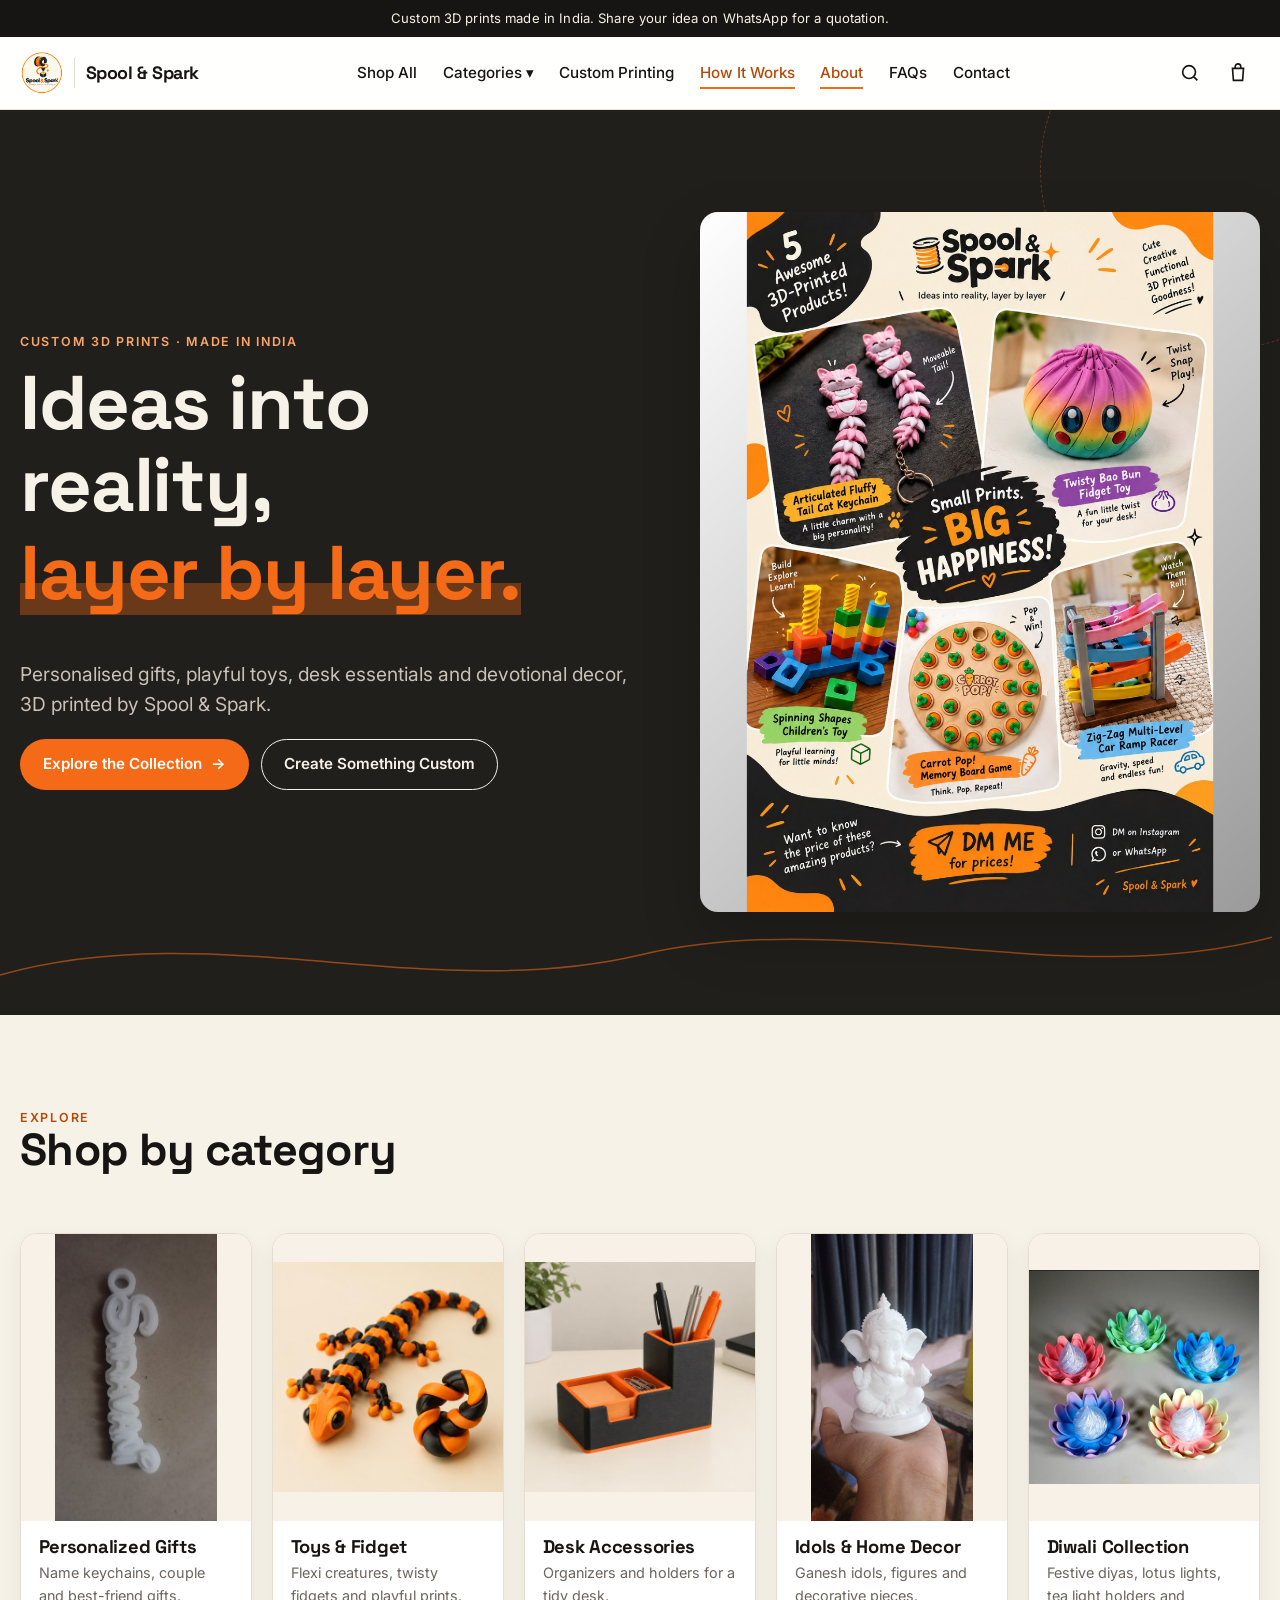
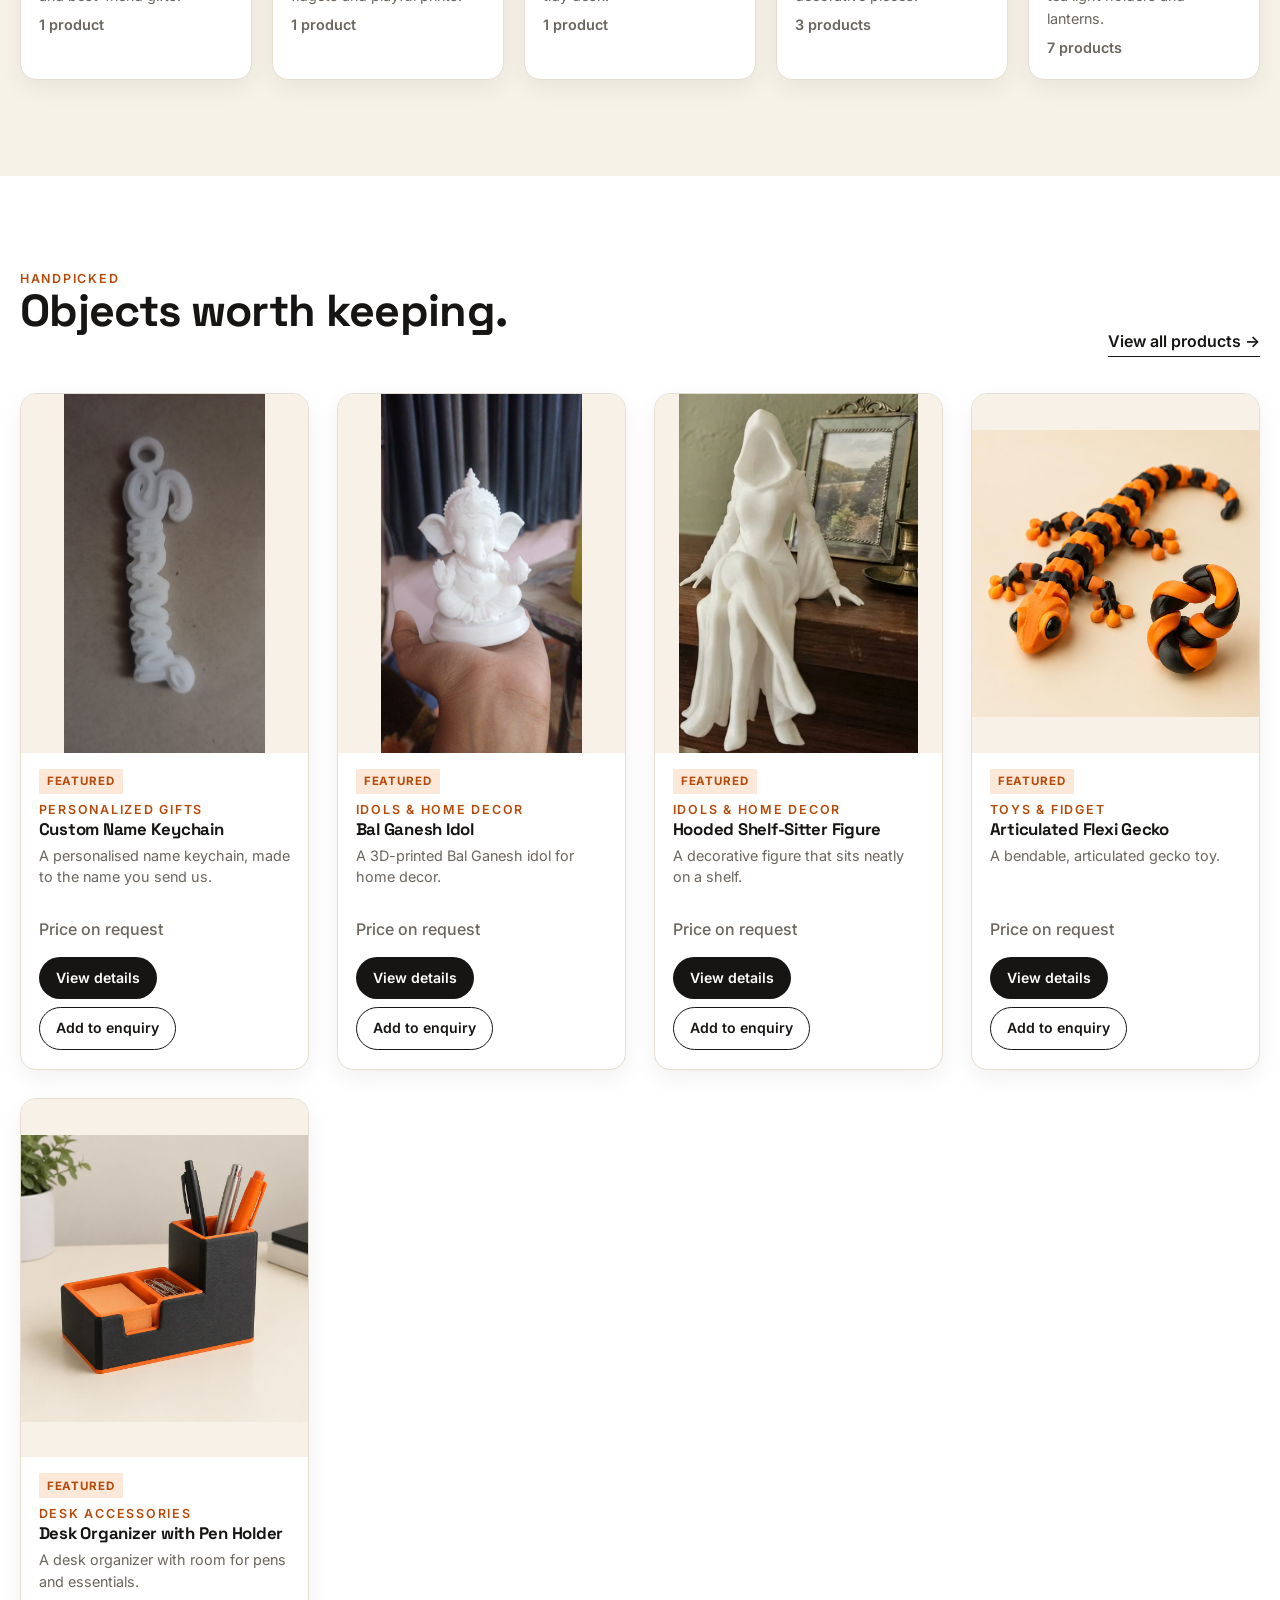
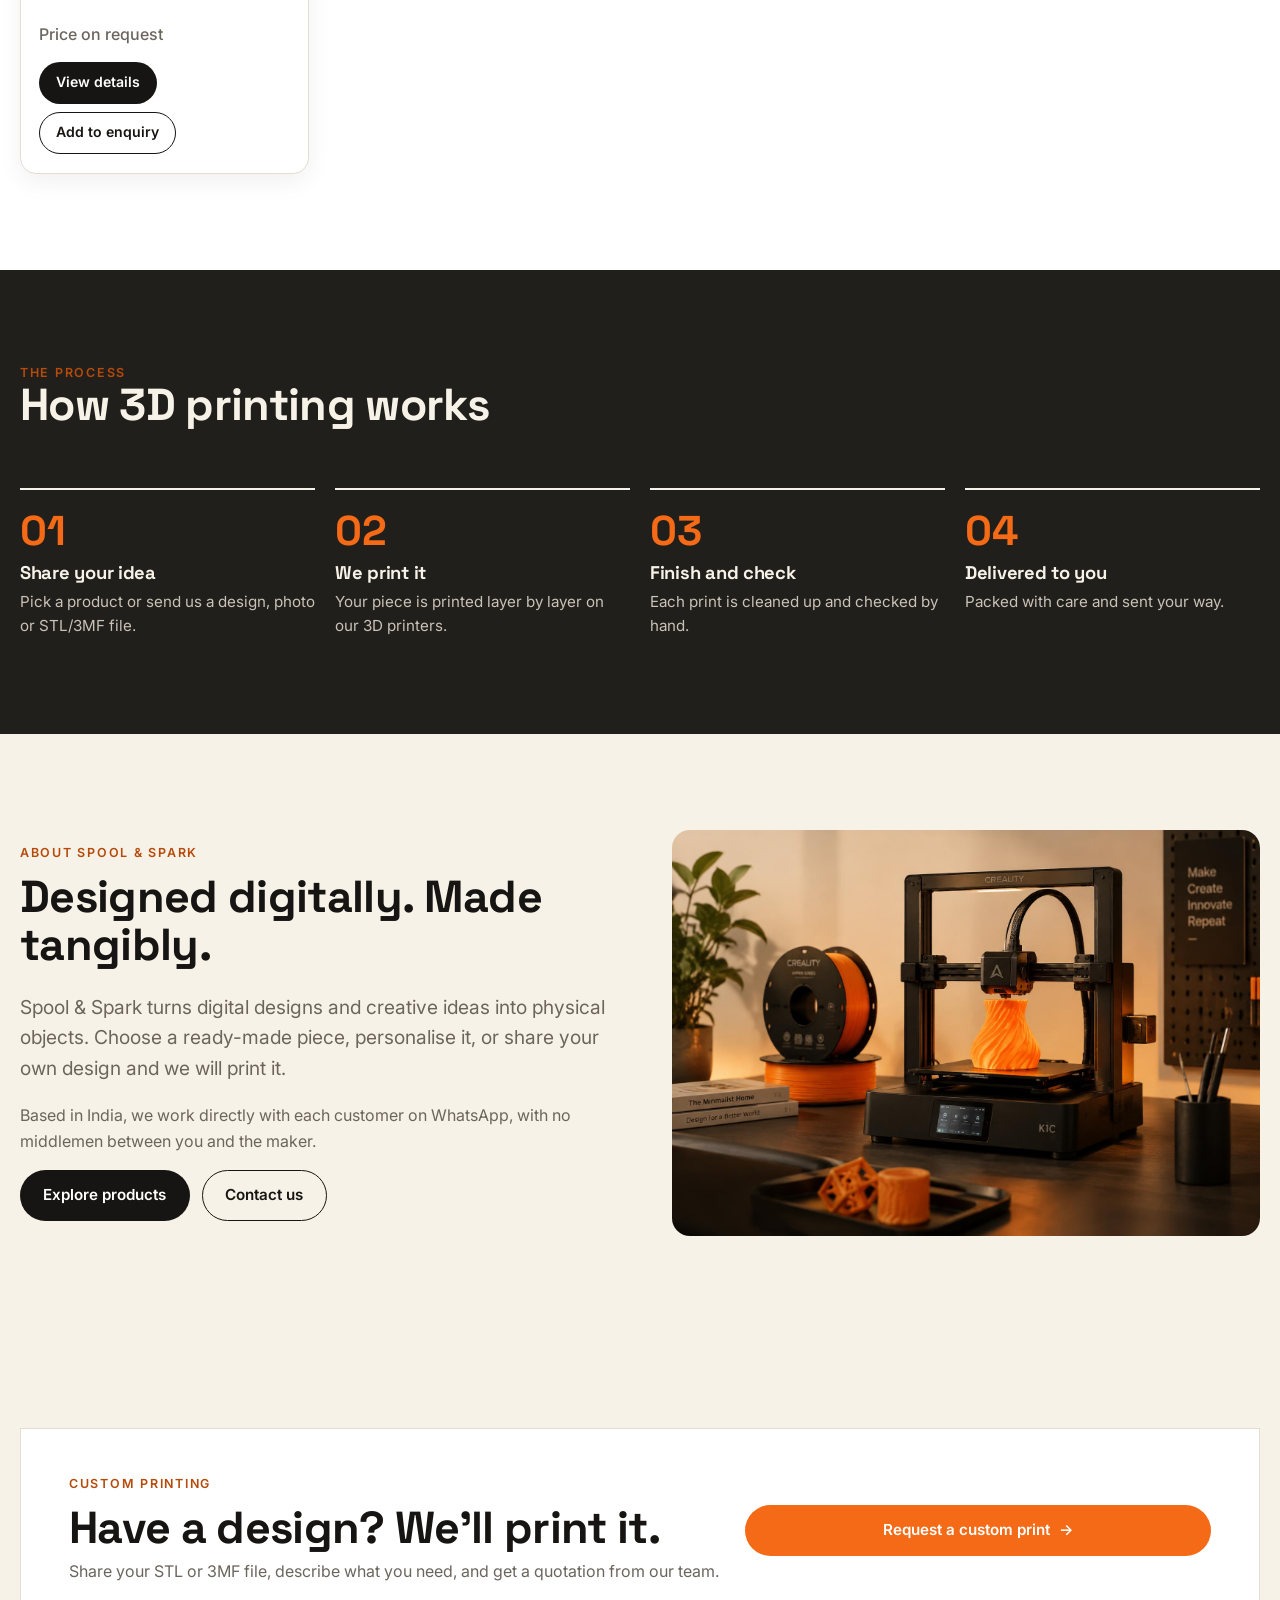
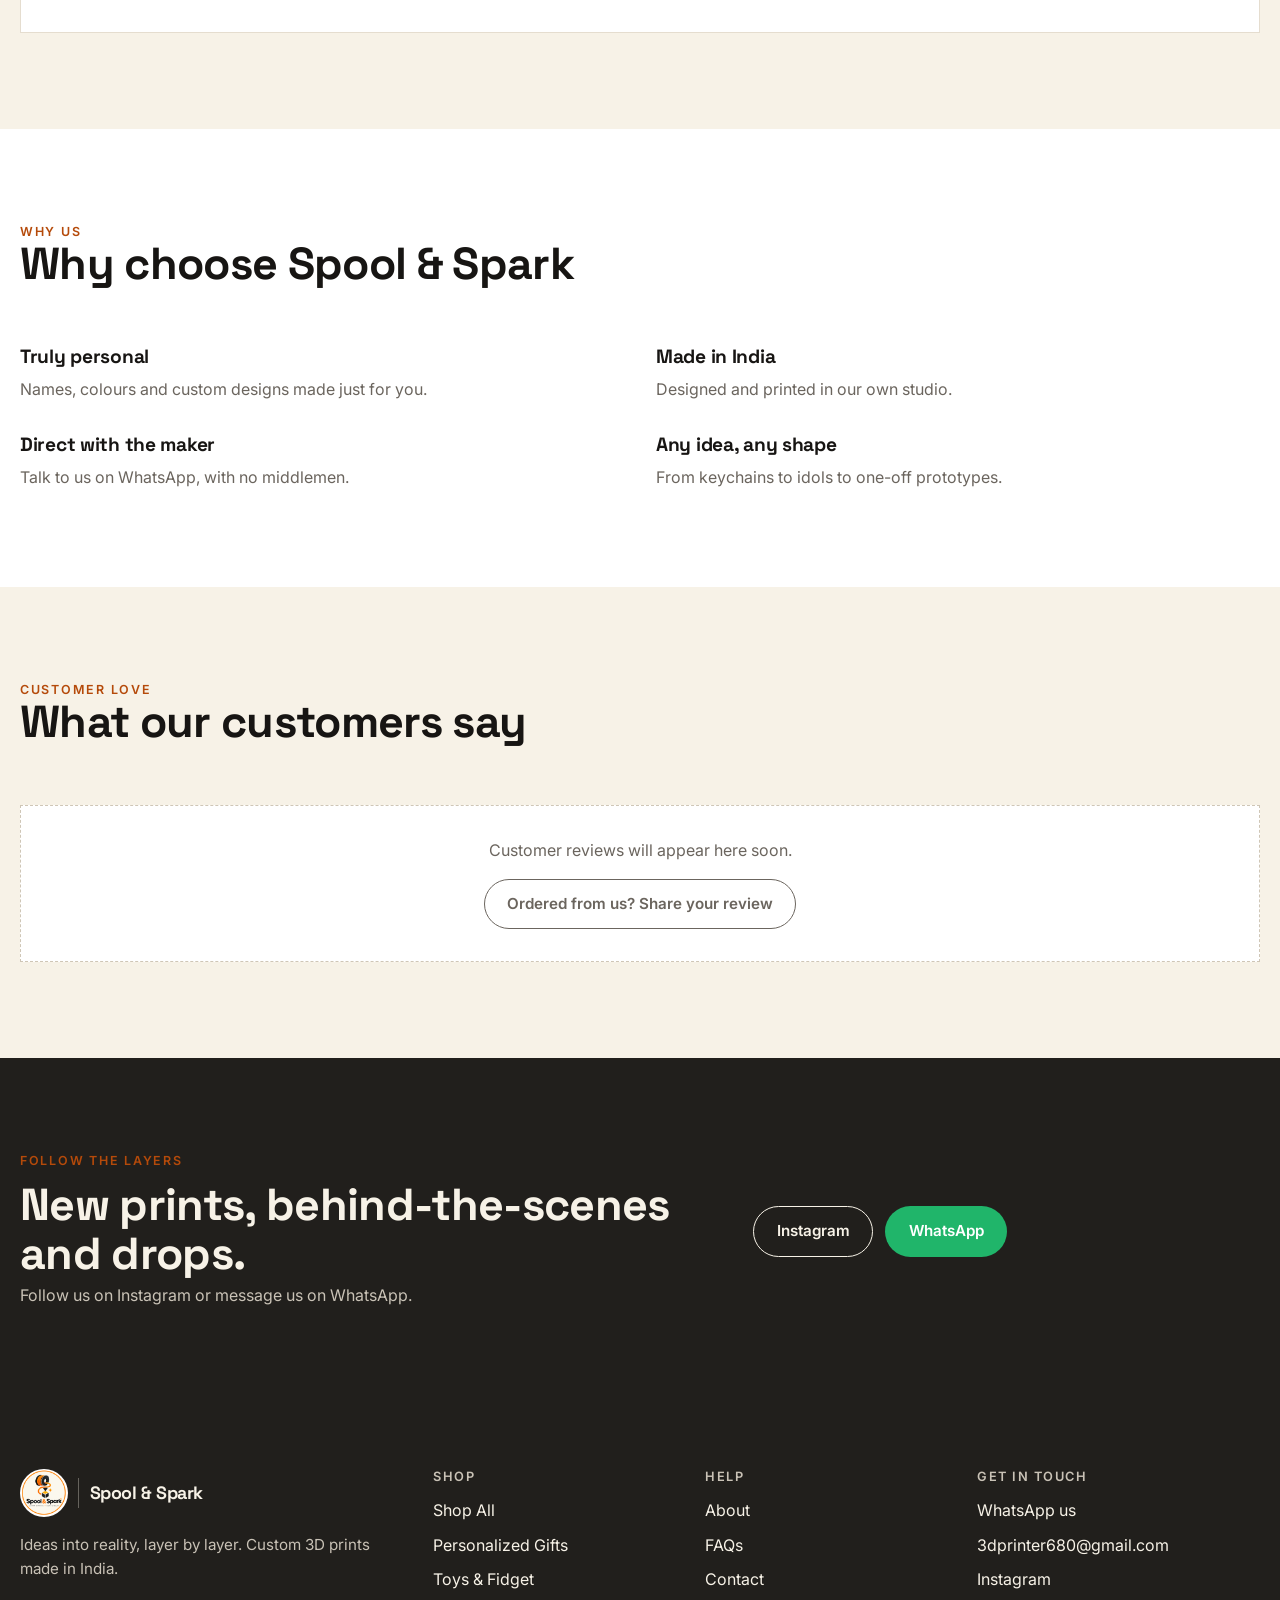
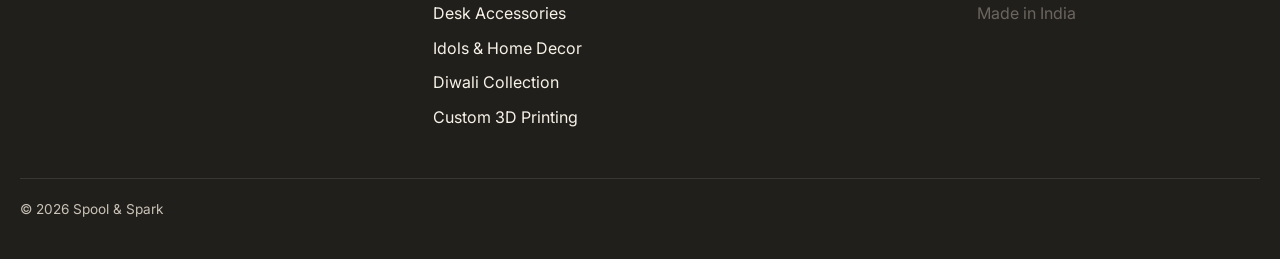
==== index.html @ 6763e3ae "Publish Spool & Spark storefront Co-authored-by: Copilot <223556219+Copilot@users.noreply.github.com" ====
<!doctype html>
<html lang="en">
<head>
  <meta charset="utf-8">
  <meta name="viewport" content="width=device-width, initial-scale=1">
  <title>Ideas into reality, layer by layer · Spool &amp; Spark</title>
  <meta name="description" content="Shop 3D-printed personalised gifts, fidget toys, desk accessories and idols, or request a custom 3D print. Made in India.">
  <meta property="og:title" content="Ideas into reality, layer by layer · Spool &amp; Spark">
  <meta property="og:description" content="Shop 3D-printed personalised gifts, fidget toys, desk accessories and idols, or request a custom 3D print. Made in India.">
  <meta property="og:type" content="website">
  <link rel="preconnect" href="https://fonts.googleapis.com">
  <link rel="preconnect" href="https://fonts.gstatic.com" crossorigin>
  <link rel="stylesheet" href="https://fonts.googleapis.com/css2?family=Inter:wght@400;500;600;700&family=Space+Grotesk:wght@500;600;700&display=swap">
  <link rel="stylesheet" href="css/styles.css">
</head>
<body data-page="home">
<a class="skip-link" href="#main">Skip to content</a>
<div id="site-header"></div>
<main id="main"> 
  <section class="hero" aria-labelledby="hero-title">
    <svg class="filament" viewBox="0 0 1200 120" preserveAspectRatio="none" aria-hidden="true" focusable="false">
      <path d="M0 80 C 200 20, 400 110, 600 60 S 1000 100, 1200 40"/>
    </svg>
    <div class="hero-orbit" aria-hidden="true"></div>
    <div class="container hero-grid">
      <div class="hero-copy">
        <p class="eyebrow" style="color:#F9A66B">Custom 3D prints · Made in India</p>
        <h1 id="hero-title">
          <span class="line"><span>Ideas into reality,</span></span>
          <span class="line"><span><span class="hl em">layer by layer.</span></span></span>
        </h1>
        <p class="lead">Personalised gifts, playful toys, desk essentials and devotional decor, 3D printed by Spool &amp; Spark.</p>
        <div class="btn-row">
          <a class="btn btn--primary" href="shop.html">Explore the Collection <span class="arrow" aria-hidden="true">→</span></a>
          <a class="btn btn--ghost" href="custom-printing.html">Create Something Custom</a>
        </div>
      </div>
      <div class="hero-media" data-fallback-parent>
        <img src="assets/images/toys-poster.png" alt="Spool &amp; Spark poster featuring five colorful 3D-printed toys and fidgets" width="1080" height="1350">
      </div>
    </div>
  </section>

  <section class="section" aria-labelledby="cat-title">
    <div class="container">
      <div class="section-head">
        <div><p class="eyebrow">Explore</p><h2 id="cat-title">Shop by category</h2></div>
      </div>
      <div class="cat-grid" id="category-grid"></div>
    </div>
  </section>

  <section class="section section--white" aria-labelledby="featured-title">
    <div class="container">
      <div class="section-head">
        <div><p class="eyebrow">Handpicked</p><h2 id="featured-title">Objects worth keeping.</h2></div>
        <a class="link-arrow" href="shop.html">View all products →</a>
      </div>
      <div class="product-grid" id="featured-grid"></div>
    </div>
  </section>

  <section class="section section--dark" id="how-it-works" aria-labelledby="how-title">
    <div class="container">
      <div class="section-head">
        <div><p class="eyebrow">The process</p><h2 id="how-title">How 3D printing works</h2></div>
      </div>
      <ol class="steps">
        <li class="step" data-reveal><span class="step-num" aria-hidden="true">01</span><h3>Share your idea</h3><p>Pick a product or send us a design, photo or STL/3MF file.</p></li>
        <li class="step" data-reveal><span class="step-num" aria-hidden="true">02</span><h3>We print it</h3><p>Your piece is printed layer by layer on our 3D printers.</p></li>
        <li class="step" data-reveal><span class="step-num" aria-hidden="true">03</span><h3>Finish and check</h3><p>Each print is cleaned up and checked by hand.</p></li>
        <li class="step" data-reveal><span class="step-num" aria-hidden="true">04</span><h3>Delivered to you</h3><p>Packed with care and sent your way.</p></li>
      </ol>
    </div>
  </section>

  <section class="section" id="about" aria-labelledby="about-title">
    <div class="container split">
      <div>
        <p class="eyebrow">About Spool &amp; Spark</p>
        <h2 id="about-title">Designed digitally. Made tangibly.</h2>
        <p class="lead">Spool &amp; Spark turns digital designs and creative ideas into physical objects. Choose a ready-made piece, personalise it, or share your own design and we will print it.</p>
        <p class="muted">Based in India, we work directly with each customer on WhatsApp, with no middlemen between you and the maker.</p>
        <div class="btn-row"><a class="btn btn--dark" href="shop.html">Explore products</a><a class="btn btn--ghost" href="contact.html">Contact us</a></div>
      </div>
      <div class="photo" data-fallback-parent><img src="assets/images/hero.jpg" alt="A 3D printer creating a bright orange object in the Spool &amp; Spark studio" loading="lazy" width="1600" height="1104"></div>
    </div>
  </section>

  <section class="section" aria-labelledby="custom-cta-title">
    <div class="container">
      <div class="cta-band" style="background:var(--color-surface);border:1px solid var(--color-border);padding:clamp(1.5rem,4vw,3rem)">
        <div>
          <p class="eyebrow">Custom printing</p>
          <h2 id="custom-cta-title" style="margin-bottom:.4rem">Have a design? We'll print it.</h2>
          <p class="muted" style="margin:0">Share your STL or 3MF file, describe what you need, and get a quotation from our team.</p>
        </div>
        <div><a class="btn btn--primary btn--block" href="custom-printing.html">Request a custom print <span class="arrow" aria-hidden="true">→</span></a></div>
      </div>
    </div>
  </section>

  <section class="section section--white" aria-labelledby="why-title">
    <div class="container">
      <div class="section-head"><div><p class="eyebrow">Why us</p><h2 id="why-title">Why choose Spool &amp; Spark</h2></div></div>
      <div class="why-grid">
        <div class="why-item" data-reveal><h3>Truly personal</h3><p>Names, colours and custom designs made just for you.</p></div>
        <div class="why-item" data-reveal><h3>Made in India</h3><p>Designed and printed in our own studio.</p></div>
        <div class="why-item" data-reveal><h3>Direct with the maker</h3><p>Talk to us on WhatsApp, with no middlemen.</p></div>
        <div class="why-item" data-reveal><h3>Any idea, any shape</h3><p>From keychains to idols to one-off prototypes.</p></div>
      </div>
    </div>
  </section>

  <section class="section" aria-labelledby="reviews-title">
    <div class="container">
      <div class="section-head"><div><p class="eyebrow">Customer love</p><h2 id="reviews-title">What our customers say</h2></div></div>
      <div class="reviews-empty">
        <p style="margin-bottom:1rem">Customer reviews will appear here soon.</p>
        <a class="btn btn--ghost" href="#" data-wa-link data-wa-text="Hi Spool &amp; Spark! I'd like to share a review of my order.">Ordered from us? Share your review</a>
      </div>
    </div>
  </section>

  <section class="section section--dark" aria-labelledby="follow-title">
    <div class="container cta-band">
      <div>
        <p class="eyebrow">Follow the layers</p>
        <h2 id="follow-title" style="margin-bottom:.3rem">New prints, behind-the-scenes and drops.</h2>
        <p class="muted" style="margin:0">Follow us on Instagram or message us on WhatsApp.</p>
      </div>
      <div class="btn-row"><a class="btn btn--ghost" href="https://instagram.com/spoolandspark" target="_blank" rel="noopener">Instagram</a><a class="btn btn--whatsapp" href="#" data-wa-link data-wa-text="Hi Spool &amp; Spark!">WhatsApp</a></div>
    </div>
  </section>
</main>
<div id="site-footer"></div>
<script src="js/data.js"></script>
<script src="js/app.js"></script>
</body>
</html>
---- css/styles.css ----
/* Spool & Spark: design tokens, base, layout and components */
:root {
  --color-background: #F7F2E7;
  --color-surface: #FFFFFF;
  --color-ink: #171513;
  --color-muted: #6B655E;
  --color-primary: #F46A16;
  --color-primary-hover: #D9570D;
  --color-primary-text: #B54A0A;
  --color-border: #E5DDCF;
  --color-soft-orange: #FCE8D9;
  --color-dark-surface: #211F1C;
  --color-dark-muted: #C9C2B6;
  --color-whatsapp: #20B56A;
  --color-success: #267A4A;
  --color-error: #B42318;
  --font-display: "Space Grotesk", "Helvetica Neue", Arial, system-ui, sans-serif;
  --font-body: "Inter", "Segoe UI", Roboto, Arial, system-ui, sans-serif;
  --radius: 12px;
  --shadow-soft: 0 14px 36px rgba(23, 21, 19, 0.09);
  --shadow-card: 0 8px 24px rgba(23, 21, 19, 0.06);
  --header-h: 72px;
}

*, *::before, *::after { box-sizing: border-box; }
html { scroll-behavior: smooth; scroll-padding-top: calc(var(--header-h) + 16px); }
body {
  margin: 0; font-family: var(--font-body); font-size: 1rem; line-height: 1.6;
  color: var(--color-ink); background: var(--color-background); overflow-x: hidden;
}
body.menu-open { overflow: hidden; }
img { display: block; max-width: 100%; height: auto; }
a { color: inherit; }
button, input, select, textarea { font: inherit; }
:focus-visible { outline: 3px solid var(--color-primary); outline-offset: 3px; }

h1, h2, h3 { font-family: var(--font-display); line-height: 1.08; letter-spacing: -0.015em; margin: 0 0 0.5em; }
h1 { font-size: clamp(2.5rem, 6vw, 4.75rem); }
h2 { font-size: clamp(1.8rem, 3.6vw, 2.8rem); }
h3, .h-small { font-size: 1.15rem; }
p { margin: 0 0 1em; }
.lead { font-size: clamp(1.05rem, 1.6vw, 1.2rem); color: var(--color-muted); max-width: 60ch; }
.muted { color: var(--color-muted); }
.narrow { max-width: 760px; }
.eyebrow { font: 600 0.78rem/1.2 var(--font-body); letter-spacing: 0.14em; text-transform: uppercase; color: var(--color-primary-text); margin: 0 0 0.75rem; }
.em { color: var(--color-primary); }
.sr-only { position: absolute; width: 1px; height: 1px; overflow: hidden; clip: rect(0 0 0 0); white-space: nowrap; }
.skip-link { position: absolute; left: -999px; top: 8px; z-index: 200; background: #fff; padding: 0.6rem 1rem; }
.skip-link:focus { left: 8px; }
.container { width: min(100% - 2.5rem, 1280px); margin-inline: auto; }
.section { padding: clamp(3.5rem, 8vw, 6rem) 0; }
.section--dark { background: var(--color-dark-surface); color: #F7F2E7; }
.section--dark .muted { color: var(--color-dark-muted); }
.section--white { background: var(--color-surface); }
.section-head { display: flex; flex-wrap: wrap; align-items: end; justify-content: space-between; gap: 1rem; margin-bottom: 2.25rem; }
.section-head p { margin: 0; }
.link-arrow { font-weight: 600; text-decoration: none; border-bottom: 1.5px solid currentColor; padding-bottom: 2px; }
.link-arrow:hover { color: var(--color-primary-text); }
.link-btn { background: none; border: 0; padding: 0; color: var(--color-primary-text); text-decoration: underline; cursor: pointer; font-weight: 600; }

/* Buttons */
.btn {
  display: inline-flex; align-items: center; justify-content: center; gap: 0.55rem;
  min-height: 48px; padding: 0.75rem 1.4rem; border-radius: 999px; border: 1.5px solid transparent;
  font-weight: 600; font-size: 0.95rem; text-decoration: none; cursor: pointer;
  transition: background-color 0.2s ease, color 0.2s ease, border-color 0.2s ease;
}
.btn--primary { background: var(--color-primary); color: #fff; }
.btn--primary:hover { background: var(--color-primary-hover); }
.btn--ghost { background: transparent; color: inherit; border-color: currentColor; }
.btn--ghost:hover { background: rgba(255, 255, 255, 0.08); }
.btn--whatsapp { background: var(--color-whatsapp); color: #fff; }
.btn--whatsapp:hover { background: #17994F; }
.btn--dark { background: var(--color-ink); color: #fff; }
.btn--dark:hover { background: #000; }
.btn--block { width: 100%; }
.btn[disabled], .btn[aria-disabled="true"], .is-disabled { opacity: 0.5; cursor: not-allowed; pointer-events: none; }
.btn .arrow { display: inline-block; transition: transform 0.2s ease; }
.btn:hover .arrow { transform: translateX(4px); }
.btn-row { display: flex; flex-wrap: wrap; gap: 0.75rem; }
.notice { font-size: 0.9rem; color: var(--color-muted); }

/* Announcement and header */
.announcement { background: var(--color-ink); color: #F7F2E7; text-align: center; font-size: 0.82rem; padding: 0.5rem 1rem; letter-spacing: 0.01em; }
.site-header { position: sticky; top: 0; z-index: 50; background: rgba(255, 255, 255, 0.96); border-bottom: 1px solid rgba(229, 221, 207, 0.8); transition: box-shadow 0.25s ease, background-color 0.25s ease; backdrop-filter: blur(14px); }
.site-header.is-scrolled { box-shadow: 0 6px 20px rgba(23, 21, 19, 0.06); }
.header-inner { min-height: var(--header-h); display: flex; align-items: center; justify-content: space-between; gap: 1rem; }
.wordmark { font: 700 1.12rem/1.1 var(--font-display); letter-spacing: -0.025em; text-decoration: none; display: inline-flex; align-items: center; gap: 0.65rem; flex-shrink: 0; }
.brand-logo { width: 44px; height: 44px; object-fit: contain; flex: 0 0 auto; border-radius: 50%; background: #fff; }
.wordmark-divider { width: 1px; height: 30px; background: var(--color-border); }
.wordmark-name { white-space: nowrap; }
.wordmark--light { color: #F7F2E7; }
.footer-brand { margin-bottom: 1rem; }
.footer-brand .brand-logo { width: 48px; height: 48px; }
.footer-brand .wordmark-divider { background: rgba(247, 242, 231, 0.32); }
.header-actions { display: flex; align-items: center; gap: 0.25rem; }
.icon-btn {
  position: relative; display: inline-grid; place-items: center; width: 44px; height: 44px;
  border: 0; background: transparent; color: inherit; cursor: pointer; text-decoration: none;
  border-radius: 50%; transition: background-color 0.2s ease, color 0.2s ease;
}
.icon-btn:hover { background: var(--color-soft-orange); color: var(--color-primary-text); }
.badge {
  position: absolute; top: 2px; right: 0; min-width: 20px; height: 20px; padding: 0 5px;
  border-radius: 10px; background: var(--color-primary); color: #fff; font: 700 0.72rem/20px var(--font-body); text-align: center;
}
.primary-nav { display: none; }
.nav-list { list-style: none; margin: 0; padding: 0; display: flex; gap: clamp(0.9rem, 2vw, 1.8rem); align-items: center; }
.nav-link {
  background: none; border: 0; padding: 0.4rem 0; color: inherit; text-decoration: none; cursor: pointer;
  font-weight: 500; font-size: 0.95rem; position: relative;
}
.nav-link::after {
  content: ""; position: absolute; left: 0; right: 0; bottom: 0; height: 2px; background: var(--color-primary);
  transform: scaleX(0); transform-origin: left; transition: transform 0.25s ease;
}
.nav-link:hover::after, .nav-link[aria-current="page"]::after, .nav-link[aria-expanded="true"]::after { transform: scaleX(1); }
.nav-link[aria-current="page"] { color: var(--color-primary-text); }
.nav-list > li > .nav-link { white-space: nowrap; }
.has-dropdown { position: relative; }
.dropdown {
  position: absolute; top: calc(100% + 10px); left: -12px; min-width: 240px; margin: 0; padding: 0.5rem; list-style: none;
  background: var(--color-surface); border: 1px solid var(--color-border); box-shadow: var(--shadow-soft);
}
.dropdown[hidden] { display: none; }
.dropdown a { display: block; padding: 0.6rem 0.75rem; text-decoration: none; border-radius: var(--radius); }
.dropdown a:hover, .dropdown a:focus-visible { background: var(--color-soft-orange); }
.menu-toggle { display: inline-grid; place-items: center; width: 44px; height: 44px; background: none; border: 0; cursor: pointer; }
.bars, .bars::before, .bars::after { display: block; width: 22px; height: 2px; background: var(--color-ink); position: relative; transition: transform 0.25s ease, background-color 0.25s ease; }
.bars::before, .bars::after { content: ""; position: absolute; left: 0; }
.bars::before { top: -7px; }
.bars::after { top: 7px; }
.menu-toggle[aria-expanded="true"] .bars { background: transparent; }
.menu-toggle[aria-expanded="true"] .bars::before { transform: translateY(7px) rotate(45deg); }
.menu-toggle[aria-expanded="true"] .bars::after { transform: translateY(-7px) rotate(-45deg); }

.primary-nav.is-open {
  display: block; position: fixed; inset: calc(var(--header-h) + 36px) 0 0 0; background: var(--color-background);
  overflow-y: auto; padding: 1.5rem 1.25rem 3rem; z-index: 49;
}
.primary-nav.is-open .nav-list { flex-direction: column; align-items: stretch; gap: 0; }
.primary-nav.is-open .nav-list > li { border-bottom: 1px solid var(--color-border); }
.primary-nav.is-open .nav-link { display: block; width: 100%; padding: 1rem 0; font-size: 1.15rem; font-family: var(--font-display); text-align: left; }
.primary-nav.is-open .nav-link::after { display: none; }
.primary-nav.is-open .dropdown { position: static; border: 0; box-shadow: none; padding: 0 0 0.75rem; background: transparent; min-width: 0; }
.primary-nav.is-open .dropdown a { padding: 0.6rem 0; }

@media (min-width: 960px) {
  .primary-nav { display: block; }
  .menu-toggle { display: none; }
}
@media (min-width: 960px) and (max-width: 1199px) {
  .header-inner { gap: 0.6rem; }
  .wordmark { gap: 0.45rem; font-size: 1rem; }
  .brand-logo { width: 38px; height: 38px; }
  .wordmark-divider { height: 26px; }
  .nav-list { gap: 0.65rem; }
  .nav-link { font-size: 0.82rem; }
}

/* Search dialog */
.search-dialog { width: min(640px, calc(100% - 2rem)); margin: 12vh auto auto; border: 1px solid var(--color-border); padding: 1.5rem; background: var(--color-surface); color: var(--color-ink); }
.search-dialog::backdrop { background: rgba(23, 21, 19, 0.5); }
.search-head { display: flex; justify-content: space-between; align-items: center; margin-bottom: 0.75rem; }
.search-head h2 { font-size: 1.25rem; margin: 0; }
.search-form { display: flex; gap: 0.5rem; }
.search-form input { flex: 1; min-height: 48px; padding: 0.6rem 0.9rem; border: 1.5px solid var(--color-ink); border-radius: var(--radius); background: #fff; }
.search-results { list-style: none; padding: 0; margin: 1rem 0 0; max-height: 50vh; overflow-y: auto; }
.search-results a { display: block; padding: 0.7rem 0.25rem; border-bottom: 1px solid var(--color-border); text-decoration: none; }
.search-results a:hover, .search-results a:focus-visible { background: var(--color-soft-orange); }

/* Forms */
.field { display: grid; gap: 0.35rem; margin-bottom: 1.1rem; }
.field label { font-weight: 600; font-size: 0.92rem; }
.field .hint { font-size: 0.82rem; color: var(--color-muted); }
.field input, .field select, .field textarea {
  width: 100%; min-height: 48px; padding: 0.65rem 0.9rem; border: 1.5px solid #CFC6B6; border-radius: var(--radius); background: #fff; color: var(--color-ink); transition: border-color 0.2s ease, box-shadow 0.2s ease;
}
.field input:focus, .field select:focus, .field textarea:focus { border-color: var(--color-primary); box-shadow: 0 0 0 3px rgba(244, 106, 22, 0.12); outline: none; }
.field textarea { min-height: 140px; resize: vertical; }
.field [aria-invalid="true"] { border-color: var(--color-error); }
.field-error { color: var(--color-error); font-size: 0.85rem; font-weight: 500; margin: 0; }
.field-error[hidden] { display: none; }
.check { display: flex; gap: 0.6rem; align-items: flex-start; }
.check input { width: 20px; height: 20px; margin-top: 3px; flex-shrink: 0; }
.form-grid { display: grid; gap: 0 1.25rem; }
@media (min-width: 640px) { .form-grid { grid-template-columns: 1fr 1fr; } .form-grid .span-2 { grid-column: 1 / -1; } }
.error-summary { border: 1.5px solid var(--color-error); background: #FDECEA; padding: 1rem 1.2rem; margin-bottom: 1.5rem; border-radius: var(--radius); }
.error-summary[hidden] { display: none; }
.error-summary h2 { font-size: 1.05rem; margin: 0 0 0.4rem; color: var(--color-error); }
.error-summary ul { margin: 0; padding-left: 1.2rem; }
.status { padding: 1rem 1.2rem; border-left: 4px solid var(--color-success); background: #EAF5EE; margin-top: 1.25rem; }
.status[hidden] { display: none; }
.status--warn { border-color: var(--color-primary); background: var(--color-soft-orange); }
.status--error { border-color: var(--color-error); background: #FDECEA; }

/* Hero */
.hero { background: var(--color-dark-surface); color: #F7F2E7; position: relative; overflow: hidden; isolation: isolate; }
.hero-grid { display: grid; gap: 2.5rem; align-items: center; padding: clamp(3.5rem, 8vw, 6.5rem) 0; }
@media (min-width: 900px) { .hero-grid { grid-template-columns: 1.1fr 1fr; gap: 4rem; } }
.hero h1 .line { display: block; overflow: hidden; padding-bottom: 0.08em; }
.hero h1 .line span { display: inline-block; }
.hero .lead { color: var(--color-dark-muted); }
.hero-media { position: relative; background: #2E2B27; overflow: hidden; border-radius: 18px; box-shadow: 0 24px 60px rgba(0, 0, 0, 0.2); }
.hero-media img { width: 100%; height: auto; object-fit: contain; }
.hero-media.is-missing { aspect-ratio: 4 / 5; }
.hero-media.is-missing img { display: none; }
.hero-media.is-missing::after {
  content: "Image is currently unavailable"; position: absolute; inset: 0; display: grid; place-items: center;
  color: var(--color-dark-muted); font-size: 0.9rem;
}
.filament { position: absolute; left: 0; bottom: 0; width: 100%; height: 120px; opacity: 0.55; pointer-events: none; }
.filament path { fill: none; stroke: var(--color-primary); stroke-width: 1.5; stroke-dasharray: 1200; stroke-dashoffset: 1200; }
.hero-orbit {
  position: absolute; width: 360px; height: 360px; right: -120px; top: -120px;
  border: 1px dashed rgba(244, 106, 22, 0.35); border-radius: 50%; pointer-events: none;
}
.hl { background: linear-gradient(transparent 62%, rgba(244, 106, 22, 0.35) 62%); }

/* Category and product cards */
.cat-grid { display: grid; gap: 1.25rem; grid-template-columns: repeat(auto-fit, minmax(min(100%, 210px), 1fr)); }
.cat-card { text-decoration: none; display: block; background: var(--color-surface); border: 1px solid var(--color-border); border-radius: 16px; overflow: hidden; box-shadow: var(--shadow-card); transition: transform 0.25s ease, box-shadow 0.25s ease, border-color 0.25s ease; }
.cat-card:hover, .cat-card:focus-visible { transform: translateY(-4px); border-color: #D8CDB8; box-shadow: var(--shadow-soft); }
.cat-media { aspect-ratio: 4 / 5; overflow: hidden; background: #F7F1E8; }
.cat-media img, .cat-media .img-fallback { width: 100%; height: 100%; object-fit: contain; transition: transform 0.6s ease; }
.cat-card:hover .cat-media img, .cat-card:focus-visible .cat-media img { transform: scale(1.025); }
.cat-body { padding: 1rem 1.1rem 1.2rem; }
.cat-body h3 { margin-bottom: 0.25rem; }
.cat-body p { margin: 0; font-size: 0.9rem; color: var(--color-muted); }
.cat-count { font-size: 0.8rem; color: var(--color-primary-text); font-weight: 600; margin-top: 0.4rem !important; }

.product-grid { display: grid; gap: 1.25rem; grid-template-columns: repeat(auto-fit, minmax(min(100%, 245px), 1fr)); align-items: stretch; }
@media (min-width: 720px) { .product-grid { gap: 1.75rem; } }
.product-card { background: var(--color-surface); border: 1px solid var(--color-border); border-radius: 16px; overflow: hidden; display: flex; flex-direction: column; box-shadow: var(--shadow-card); transition: transform 0.25s ease, border-color 0.25s ease, box-shadow 0.25s ease; }
.product-card:hover { border-color: #D8CDB8; box-shadow: var(--shadow-soft); transform: translateY(-3px); }
.card-media { display: block; aspect-ratio: 4 / 5; overflow: hidden; background: #F7F1E8; }
.card-media img, .card-media .img-fallback { width: 100%; height: 100%; object-fit: contain; transition: transform 0.6s ease; }
.product-card:hover .card-media img { transform: scale(1.025); }
.product-card--diwali .card-media { background: #F7F1E8; }
.product-card--diwali .card-media img { object-fit: contain; }
.card-body { padding: 1rem 1.1rem 1.2rem; display: flex; flex-direction: column; gap: 0.15rem; flex: 1; }
.card-title { font-size: 1.05rem; margin: 0; }
.card-title a { text-decoration: none; }
.card-title a:hover { color: var(--color-primary-text); }
.card-description { color: var(--color-muted); font-size: 0.9rem; line-height: 1.5; margin: 0.25rem 0 0.4rem; min-height: 4.05em; }
.price { font-weight: 600; margin: 0.35rem 0 0.75rem; }
.price--quote { color: var(--color-muted); font-weight: 500; }
.card-actions { margin-top: auto; display: flex; gap: 0.5rem; flex-wrap: wrap; }
.card-actions .btn { min-height: 42px; padding: 0.55rem 1rem; font-size: 0.88rem; }
.img-fallback {
  display: grid; place-items: center; text-align: center; padding: 1rem;
  background: linear-gradient(160deg, var(--color-soft-orange), #F3E4D2); color: var(--color-primary-text); font-weight: 600; font-family: var(--font-display);
}
.tag-featured { display: inline-block; font-size: 0.72rem; font-weight: 700; letter-spacing: 0.08em; text-transform: uppercase; background: var(--color-soft-orange); color: var(--color-primary-text); padding: 0.2rem 0.5rem; width: fit-content; margin-bottom: 0.4rem; }

/* Process, why-us, about */
.steps { list-style: none; margin: 0; padding: 0; display: grid; gap: 1.5rem; }
@media (min-width: 900px) { .steps { grid-template-columns: repeat(4, 1fr); gap: 1.25rem; } }
.step { border-top: 2px solid currentColor; padding-top: 1.25rem; }
.step-num { font: 700 2.6rem/1 var(--font-display); color: var(--color-primary); margin-bottom: 0.75rem; display: block; }
.step h3 { margin-bottom: 0.4rem; }
.step p { color: var(--color-muted); margin: 0; font-size: 0.95rem; }
.section--dark .step p { color: var(--color-dark-muted); }
.why-grid { display: grid; gap: 2rem; grid-template-columns: 1fr; }
@media (min-width: 800px) { .why-grid { grid-template-columns: repeat(2, 1fr); } }
.why-item h3 { font-size: 1.2rem; }
.why-item p { color: var(--color-muted); margin: 0; }
.split { display: grid; gap: 2.5rem; align-items: center; }
@media (min-width: 900px) { .split { grid-template-columns: 1fr 1fr; gap: 4rem; } }
.photo { background: var(--color-soft-orange); overflow: hidden; border-radius: 18px; }
.photo img { width: 100%; height: auto; object-fit: contain; }
.photo.is-missing { aspect-ratio: 4 / 3; }
.photo.is-missing img { display: none; }
.reviews-empty { border: 1px dashed #CFC6B6; padding: 2rem; background: var(--color-surface); text-align: center; color: var(--color-muted); }
.cta-band { display: grid; gap: 1.5rem; align-items: center; }
@media (min-width: 800px) { .cta-band { grid-template-columns: 1.4fr 1fr; } }

/* Shop controls */
.page-head { padding: clamp(2.5rem, 6vw, 4rem) 0 2rem; }
.controls { display: grid; gap: 0.9rem; grid-template-columns: 1fr; align-items: end; margin-bottom: 1.5rem; }
@media (min-width: 800px) { .controls { grid-template-columns: 2fr 1fr 1fr auto; } }
.controls .field { margin: 0; }
.result-meta { display: flex; justify-content: space-between; align-items: center; gap: 1rem; margin-bottom: 1rem; font-size: 0.92rem; color: var(--color-muted); flex-wrap: wrap; }
.empty-state { text-align: center; padding: 3rem 1rem; border: 1px dashed #CFC6B6; background: var(--color-surface); }
.empty-state[hidden] { display: none; }
.breadcrumb ol { display: flex; flex-wrap: wrap; gap: 0.4rem; list-style: none; padding: 0; margin: 0 0 1.5rem; font-size: 0.88rem; color: var(--color-muted); }
.breadcrumb li + li::before { content: "/"; margin-right: 0.4rem; color: #8F867B; }
.breadcrumb a { text-decoration: none; }
.breadcrumb a:hover { color: var(--color-primary-text); }
.collection-page { padding-bottom: 2rem; }
.collection-heading { max-width: 760px; padding: 0.5rem 0 2.5rem; }
.collection-heading h1 { margin-bottom: 0.75rem; }
.collection-heading .lead { margin-bottom: 1.5rem; }
.collection-products { border-top: 1px solid var(--color-border); padding-top: 2rem; }

/* Product detail */
.pdp { display: grid; gap: 2.5rem; padding-bottom: 3rem; }
@media (min-width: 900px) { .pdp { grid-template-columns: 1.1fr 1fr; gap: 4rem; } }
.gallery-main { position: relative; background: #F7F1E8; border: 1px solid var(--color-border); border-radius: 16px; aspect-ratio: 4 / 5; overflow: hidden; cursor: zoom-in; padding: 0; width: 100%; display: block; }
.gallery-main img, .gallery-main .img-fallback { width: 100%; height: 100%; object-fit: contain; }
.gallery-main .product-img--contain { object-fit: contain; background: #F7F1E8; }
.thumbs { display: flex; gap: 0.6rem; margin-top: 0.75rem; flex-wrap: wrap; }
.thumb { width: 72px; height: 72px; padding: 0; border: 2px solid transparent; border-radius: 10px; background: #F7F1E8; cursor: pointer; overflow: hidden; }
.thumb img { width: 100%; height: 100%; object-fit: contain; }
.thumb[aria-pressed="true"] { border-color: var(--color-primary); }
.pdp-info h1 { font-size: clamp(2rem, 4vw, 3rem); }
.pdp-info dl { display: grid; grid-template-columns: auto 1fr; gap: 0.4rem 1.25rem; margin: 1.5rem 0; padding: 1rem 0; border-top: 1px solid var(--color-border); border-bottom: 1px solid var(--color-border); }
.pdp-info dt { color: var(--color-muted); font-size: 0.9rem; }
.pdp-info dd { margin: 0; font-weight: 500; }
.qty-row { display: flex; align-items: center; gap: 0.75rem; margin: 1.5rem 0 1rem; flex-wrap: wrap; }
.qty { display: inline-flex; align-items: center; border: 1.5px solid #CFC6B6; background: #fff; }
.qty button { width: 44px; height: 44px; border: 0; background: transparent; font-size: 1.2rem; cursor: pointer; }
.qty button:hover { background: var(--color-soft-orange); }
.qty input { width: 56px; height: 44px; border: 0; text-align: center; font-weight: 600; background: transparent; -moz-appearance: textfield; }
.qty input::-webkit-outer-spin-button, .qty input::-webkit-inner-spin-button { -webkit-appearance: none; margin: 0; }
.pdp-actions { display: grid; gap: 0.75rem; }
@media (min-width: 560px) { .pdp-actions { grid-template-columns: 1fr 1fr; } }
.related { border-top: 1px solid var(--color-border); padding: 3rem 0; }
.lightbox { border: 0; padding: 0; background: transparent; width: min(96vw, 900px); max-height: 92vh; }
.lightbox::backdrop { background: rgba(10, 9, 8, 0.88); }
.lightbox-inner { position: relative; background: #000; display: grid; place-items: center; min-height: 60vh; }
.lightbox-inner img { max-height: 84vh; width: auto; max-width: 100%; margin: auto; }
.lb-btn { position: absolute; top: 50%; transform: translateY(-50%); background: rgba(255, 255, 255, 0.14); color: #fff; border: 0; width: 48px; height: 48px; cursor: pointer; font-size: 1.4rem; }
.lb-prev { left: 8px; }
.lb-next { right: 8px; }
.lb-close { position: absolute; top: 8px; right: 8px; background: rgba(255, 255, 255, 0.14); color: #fff; border: 0; width: 44px; height: 44px; font-size: 1.4rem; cursor: pointer; }
.lb-count { position: absolute; bottom: 10px; left: 12px; color: #fff; font-size: 0.85rem; }

/* Cart */
.cart-layout { display: grid; gap: 2rem; padding-bottom: 4rem; }
@media (min-width: 960px) { .cart-layout { grid-template-columns: 1fr 360px; gap: 3rem; align-items: start; } }
.cart-list { list-style: none; margin: 0; padding: 0; border-top: 1px solid var(--color-border); }
.cart-line { display: grid; grid-template-columns: 96px 1fr auto; gap: 1rem; padding: 1.25rem 0; border-bottom: 1px solid var(--color-border); align-items: start; }
@media (max-width: 520px) { .cart-line { grid-template-columns: 72px 1fr; } .cart-line .line-total { grid-column: 2; } }
.cart-thumb { width: 96px; aspect-ratio: 1; background: #F7F1E8; border-radius: 10px; overflow: hidden; display: block; }
.cart-thumb img, .cart-thumb .img-fallback { width: 100%; height: 100%; object-fit: contain; font-size: 0.7rem; padding: 0.3rem; }
@media (max-width: 520px) { .cart-thumb { width: 72px; } }
@media (max-width: 390px) {
  .container { width: min(100% - 2rem, 1280px); }
  .header-inner { gap: 0.45rem; }
  .wordmark { gap: 0.35rem; font-size: 0.94rem; }
  .brand-logo { width: 34px; height: 34px; }
  .wordmark-divider { height: 24px; }
  .header-actions { gap: 0; }
  .icon-btn, .menu-toggle { width: 40px; height: 40px; }
}
.cart-info h2 { font-size: 1.1rem; margin-bottom: 0.2rem; }
.cart-info h2 a { text-decoration: none; }
.cart-info .qty { margin: 0.75rem 0 0.6rem; }
.line-total { font-weight: 600; margin: 0; white-space: nowrap; }
.summary { background: var(--color-surface); border: 1px solid var(--color-border); border-radius: 16px; padding: 1.5rem; box-shadow: var(--shadow-card); }
@media (min-width: 960px) { .summary { position: sticky; top: calc(var(--header-h) + 16px); } }
.summary dl { display: grid; grid-template-columns: 1fr auto; gap: 0.5rem 1rem; margin: 0 0 1rem; }
.summary dd { margin: 0; text-align: right; font-weight: 600; }
.summary .total-row { font-size: 1.1rem; border-top: 1px solid var(--color-border); padding-top: 0.75rem; }
.summary-actions { display: grid; gap: 0.6rem; margin-top: 1rem; }
.summary-actions .link-btn { justify-self: start; }

/* FAQ */
.faq-list { border-top: 1px solid var(--color-border); }
.faq-item { border-bottom: 1px solid var(--color-border); }
.faq-item summary { cursor: pointer; list-style: none; padding: 1.2rem 2.5rem 1.2rem 0; font: 600 1.1rem/1.4 var(--font-display); position: relative; }
.faq-item summary::-webkit-details-marker { display: none; }
.faq-item summary::after { content: "+"; position: absolute; right: 0; top: 50%; transform: translateY(-50%); font-size: 1.6rem; font-weight: 400; color: var(--color-primary); transition: transform 0.25s ease; }
.faq-item[open] summary::after { transform: translateY(-50%) rotate(45deg); }
.faq-item summary:hover { color: var(--color-primary-text); }
.faq-item .answer { padding: 0 2rem 1.4rem 0; color: var(--color-muted); }
.faq-item[open] .answer { animation: fadeDown 0.3s ease; }

.contact-cards { display: grid; gap: 1rem; grid-template-columns: 1fr; }
@media (min-width: 720px) { .contact-cards { grid-template-columns: repeat(3, 1fr); } }
.contact-card { background: var(--color-surface); border: 1px solid var(--color-border); padding: 1.5rem; }
.contact-card h2 { font-size: 1.15rem; }
.contact-card p { color: var(--color-muted); font-size: 0.95rem; }

.not-found { min-height: 60vh; display: grid; place-items: center; text-align: center; padding: 4rem 0; }
.big-404 { font: 700 clamp(5rem, 16vw, 10rem)/1 var(--font-display); color: var(--color-primary); margin: 0; }

/* Footer */
.site-footer { background: var(--color-dark-surface); color: #F7F2E7; padding: 4rem 0 1.5rem; }
.footer-grid { display: grid; gap: 2.25rem; grid-template-columns: 1fr; }
@media (min-width: 720px) { .footer-grid { grid-template-columns: 1.6fr 1fr 1fr 1.2fr; } }
.footer-grid p { color: var(--color-dark-muted); font-size: 0.95rem; }
.footer-grid h2 { font: 600 0.8rem/1.2 var(--font-body); letter-spacing: 0.12em; text-transform: uppercase; color: var(--color-dark-muted); margin: 0 0 0.9rem; }
.footer-grid ul { list-style: none; margin: 0; padding: 0; display: grid; gap: 0.55rem; }
.footer-grid a { text-decoration: none; color: #F7F2E7; }
.footer-grid a:hover { color: var(--color-primary); text-decoration: underline; }
.footer-copy { margin-top: 3rem; padding-top: 1.25rem; border-top: 1px solid #3A3733; font-size: 0.85rem; color: var(--color-dark-muted); }

/* Toasts */
.toast-region { position: fixed; z-index: 120; left: 50%; bottom: 1rem; transform: translateX(-50%); display: grid; gap: 0.5rem; width: min(92vw, 420px); pointer-events: none; }
.toast { pointer-events: auto; background: var(--color-ink); color: #fff; padding: 0.8rem 0.9rem 0.8rem 1.1rem; display: flex; align-items: center; gap: 0.75rem; box-shadow: var(--shadow-soft); animation: toastIn 0.3s ease both; font-size: 0.92rem; }
.toast > span { flex: 1; }
.toast-action { background: none; border: 0; color: var(--color-primary); font-weight: 700; cursor: pointer; padding: 0.3rem; }
.toast-close { background: none; border: 0; color: #fff; font-size: 1.2rem; cursor: pointer; line-height: 1; padding: 0.2rem 0.35rem; }

/* Motion */
@keyframes lineUp { from { transform: translateY(105%); } to { transform: translateY(0); } }
@keyframes rise { from { opacity: 0; transform: translateY(16px); } to { opacity: 1; transform: none; } }
@keyframes fadeIn { from { opacity: 0; } to { opacity: 1; } }
@keyframes fadeDown { from { opacity: 0; transform: translateY(-6px); } to { opacity: 1; transform: none; } }
@keyframes toastIn { from { opacity: 0; transform: translateY(10px); } to { opacity: 1; transform: none; } }
@keyframes drawLine { to { stroke-dashoffset: 0; } }
@keyframes scaleIn { from { opacity: 0; transform: scale(1.03); } to { opacity: 1; transform: none; } }
@keyframes floaty { 0%, 100% { transform: translateY(0); } 50% { transform: translateY(-10px); } }

.hero .line span { animation: lineUp 0.9s cubic-bezier(0.2, 0.7, 0.2, 1) both; }
.hero .line:nth-child(2) span { animation-delay: 0.12s; }
.hero .line:nth-child(3) span { animation-delay: 0.24s; }
.hero .hero-copy > p { animation: rise 0.8s ease 0.4s both; }
.hero .btn-row { animation: rise 0.8s ease 0.55s both; }
.hero-media { animation: scaleIn 1.1s ease 0.2s both; }
.hero .filament path { animation: drawLine 2.4s ease 0.6s forwards; }
.hero-orbit { animation: floaty 14s ease-in-out infinite; }
.hero .hero-bg { animation: fadeIn 1s ease both; }

.js [data-reveal] { opacity: 0; transform: translateY(18px); transition: opacity 0.7s ease, transform 0.7s ease; }
.js [data-reveal].is-visible { opacity: 1; transform: none; }

@media (prefers-reduced-motion: reduce) {
  html { scroll-behavior: auto; }
  *, *::before, *::after { animation-duration: 0.01ms !important; animation-iteration-count: 1 !important; transition-duration: 0.01ms !important; }
  .js [data-reveal] { opacity: 1; transform: none; }
  .hero .filament path { stroke-dashoffset: 0; }
}
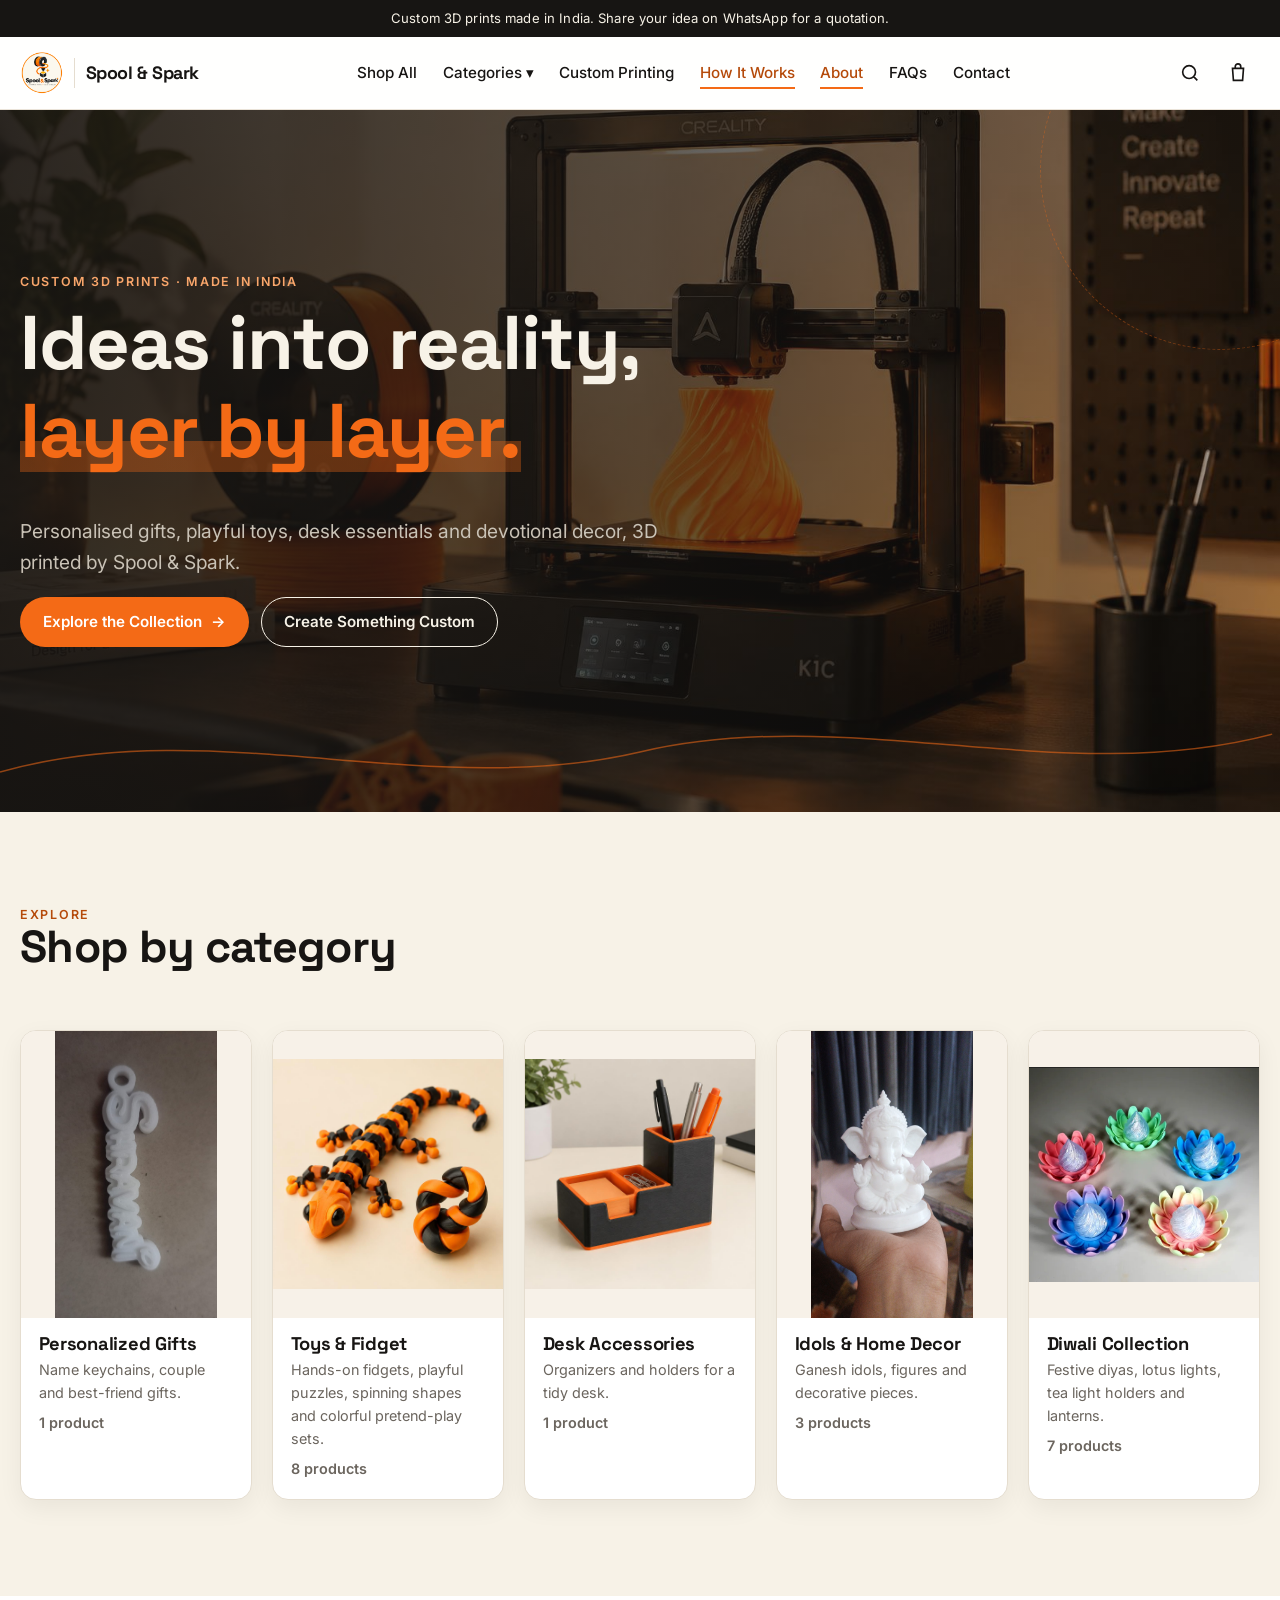
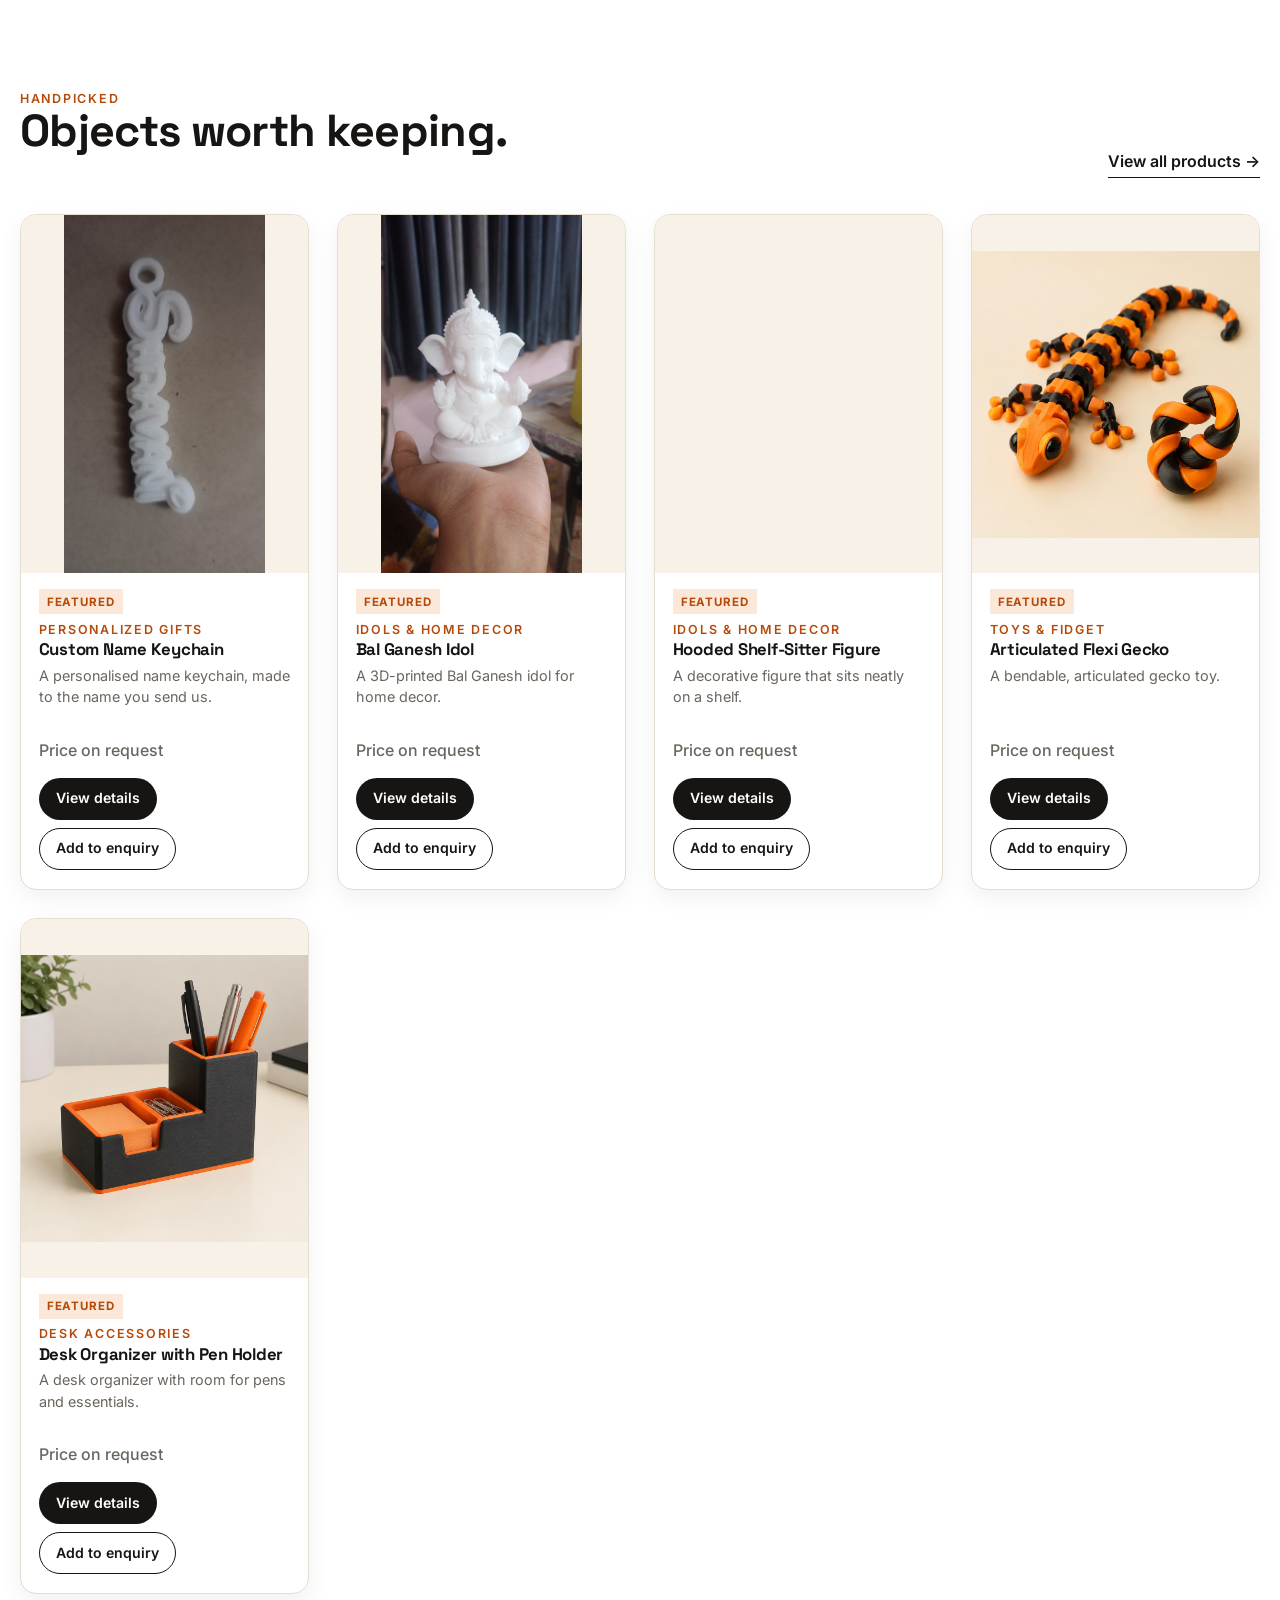
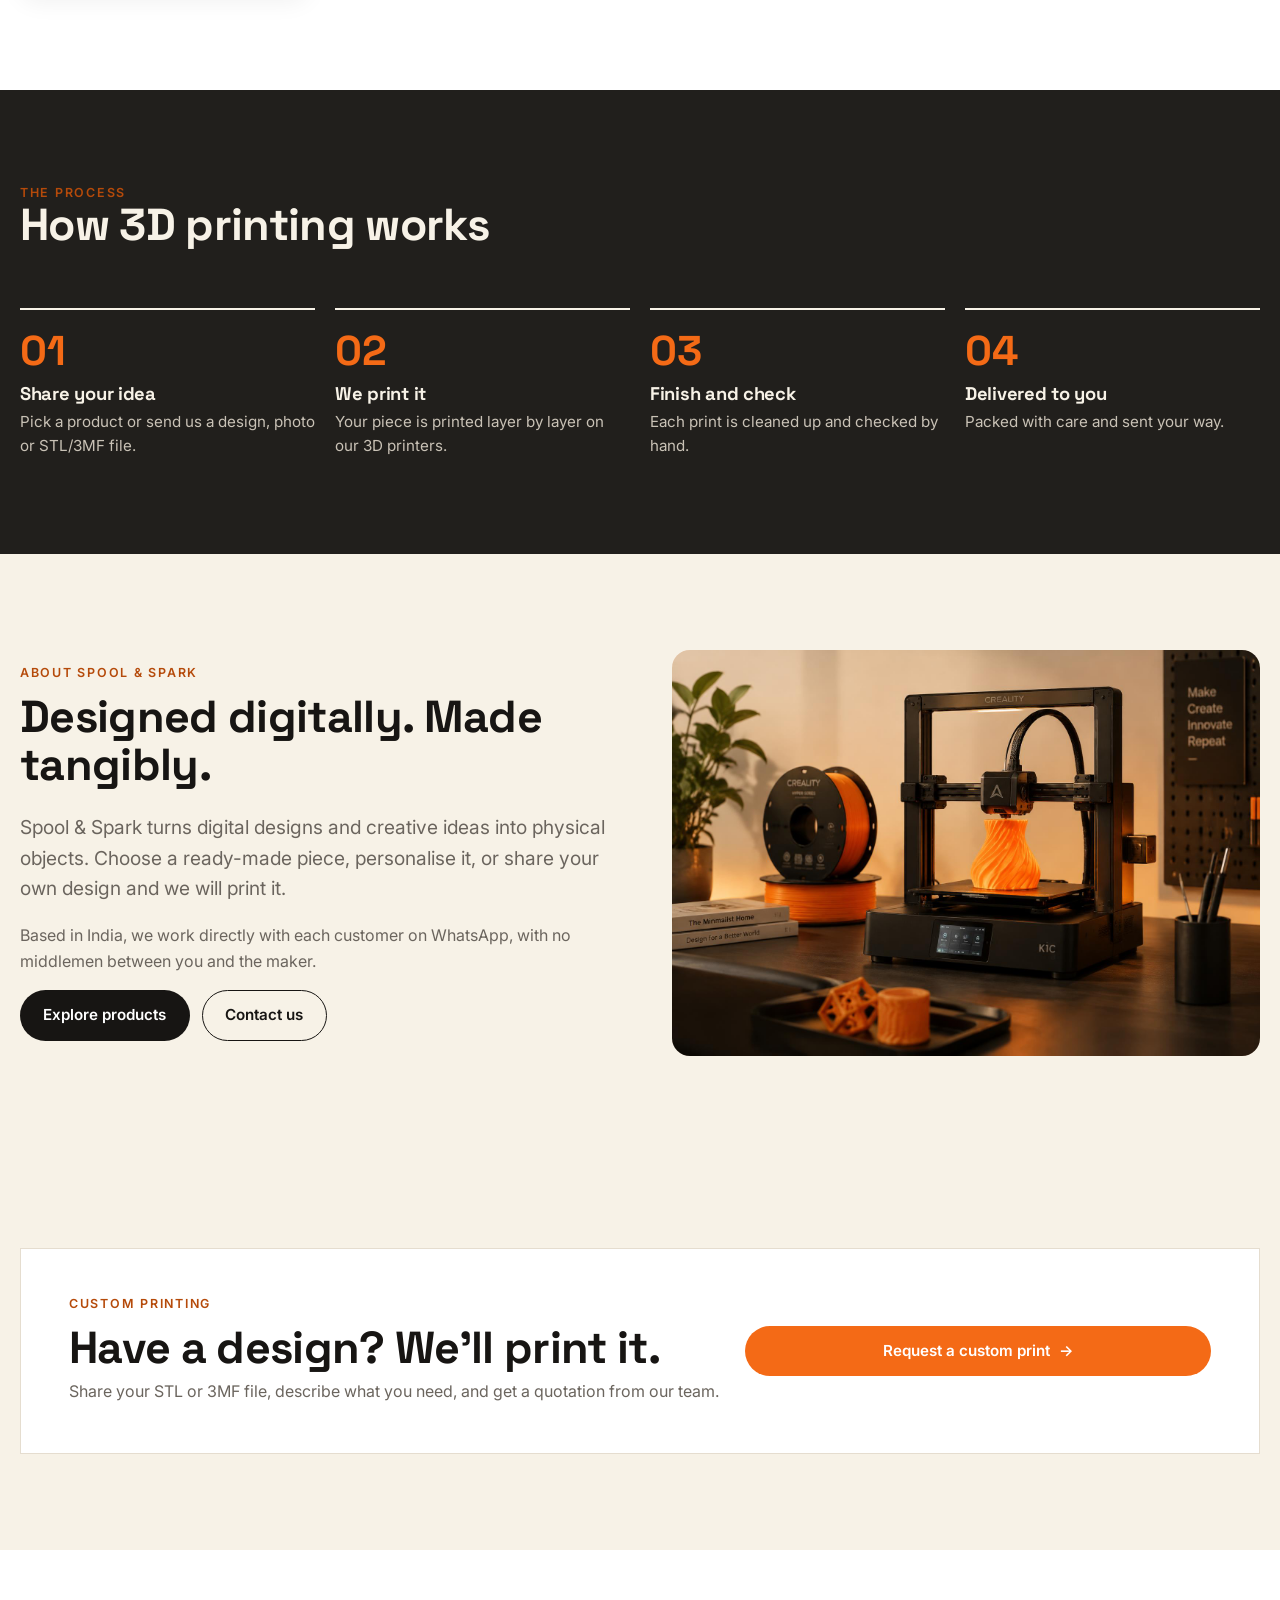
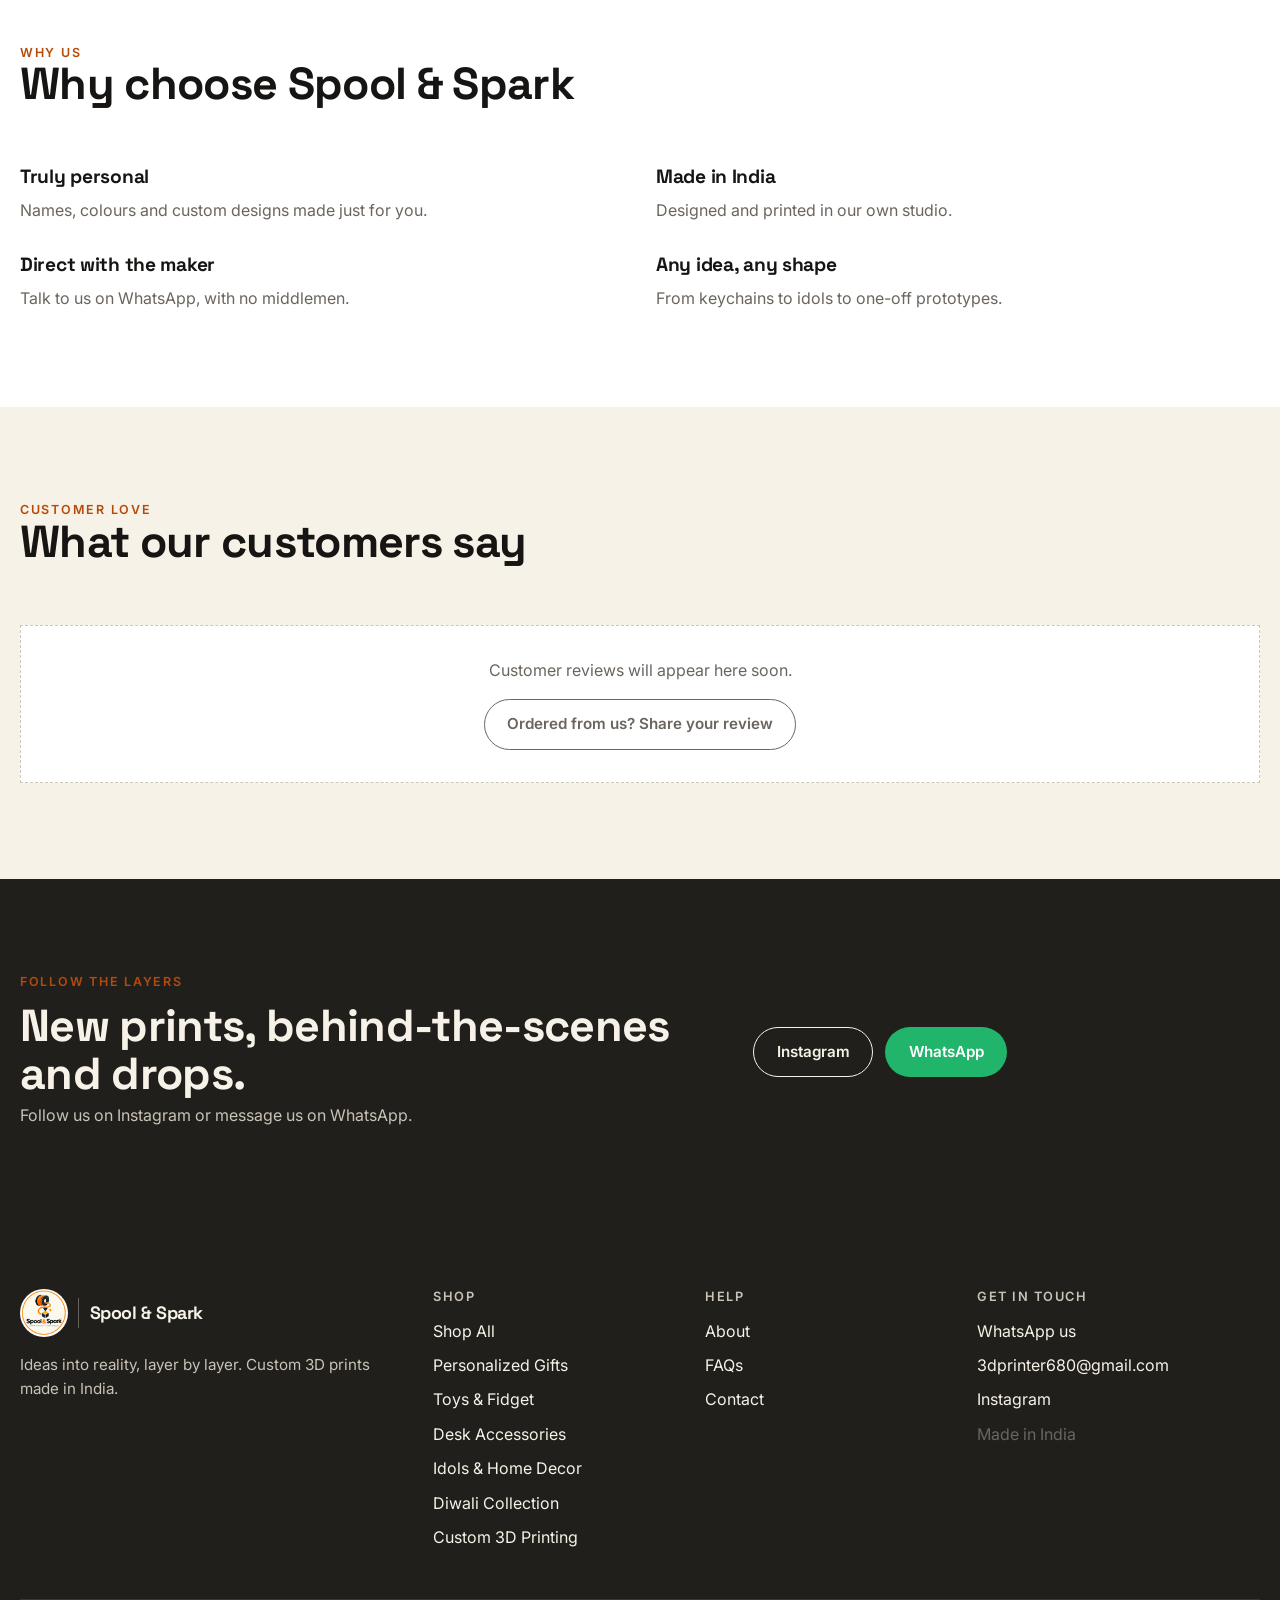
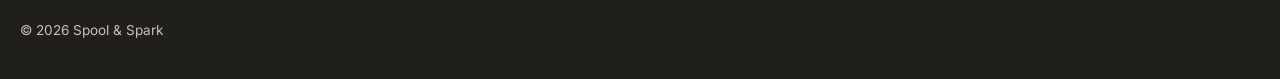
==== commit dc9bf9b1: "Add looping video background to homepage hero Co-authored-by: Copilot <223556219+Copilot@users.norep" ====
--- a/index.html
+++ b/index.html
@@ -17,7 +17,10 @@
 <a class="skip-link" href="#main">Skip to content</a>
 <div id="site-header"></div>
 <main id="main"> 
-  <section class="hero" aria-labelledby="hero-title">
+  <section class="hero hero--video" aria-labelledby="hero-title">
+    <video class="hero-video" autoplay muted loop playsinline preload="metadata" poster="assets/images/hero.jpg" aria-hidden="true" tabindex="-1">
+      <source src="assets/images/hero_vedio_bg.mp4" type="video/mp4">
+    </video>
     <svg class="filament" viewBox="0 0 1200 120" preserveAspectRatio="none" aria-hidden="true" focusable="false">
       <path d="M0 80 C 200 20, 400 110, 600 60 S 1000 100, 1200 40"/>
     </svg>
@@ -34,9 +37,6 @@
           <a class="btn btn--primary" href="shop.html">Explore the Collection <span class="arrow" aria-hidden="true">→</span></a>
           <a class="btn btn--ghost" href="custom-printing.html">Create Something Custom</a>
         </div>
-      </div>
-      <div class="hero-media" data-fallback-parent>
-        <img src="assets/images/toys-poster.png" alt="Spool &amp; Spark poster featuring five colorful 3D-printed toys and fidgets" width="1080" height="1350">
       </div>
     </div>
   </section>
--- a/css/styles.css
+++ b/css/styles.css
@@ -198,6 +198,12 @@
 .hero { background: var(--color-dark-surface); color: #F7F2E7; position: relative; overflow: hidden; isolation: isolate; }
 .hero-grid { display: grid; gap: 2.5rem; align-items: center; padding: clamp(3.5rem, 8vw, 6.5rem) 0; }
 @media (min-width: 900px) { .hero-grid { grid-template-columns: 1.1fr 1fr; gap: 4rem; } }
+.hero--video { background: #171513 url("../assets/images/hero.jpg") center / cover no-repeat; }
+.hero--video::before { content: ""; position: absolute; z-index: -1; inset: 0; background: linear-gradient(90deg, rgba(23, 21, 19, 0.9) 0%, rgba(23, 21, 19, 0.68) 52%, rgba(23, 21, 19, 0.38) 100%); pointer-events: none; }
+.hero--video .hero-video { position: absolute; z-index: -2; inset: 0; width: 100%; height: 100%; object-fit: cover; opacity: 0.72; }
+.hero--video .hero-grid { position: relative; z-index: 1; grid-template-columns: minmax(0, 1fr); min-height: max(560px, min(78svh, 820px)); align-content: center; padding: clamp(4rem, 9vw, 8rem) 0; }
+.hero--video .hero-copy { max-width: 760px; }
+.hero--video .hero-copy .lead { max-width: 56ch; }
 .hero h1 .line { display: block; overflow: hidden; padding-bottom: 0.08em; }
 .hero h1 .line span { display: inline-block; }
 .hero .lead { color: var(--color-dark-muted); }
@@ -422,4 +428,5 @@
   *, *::before, *::after { animation-duration: 0.01ms !important; animation-iteration-count: 1 !important; transition-duration: 0.01ms !important; }
   .js [data-reveal] { opacity: 1; transform: none; }
   .hero .filament path { stroke-dashoffset: 0; }
-}
+  .hero--video .hero-video { display: none; }
+}
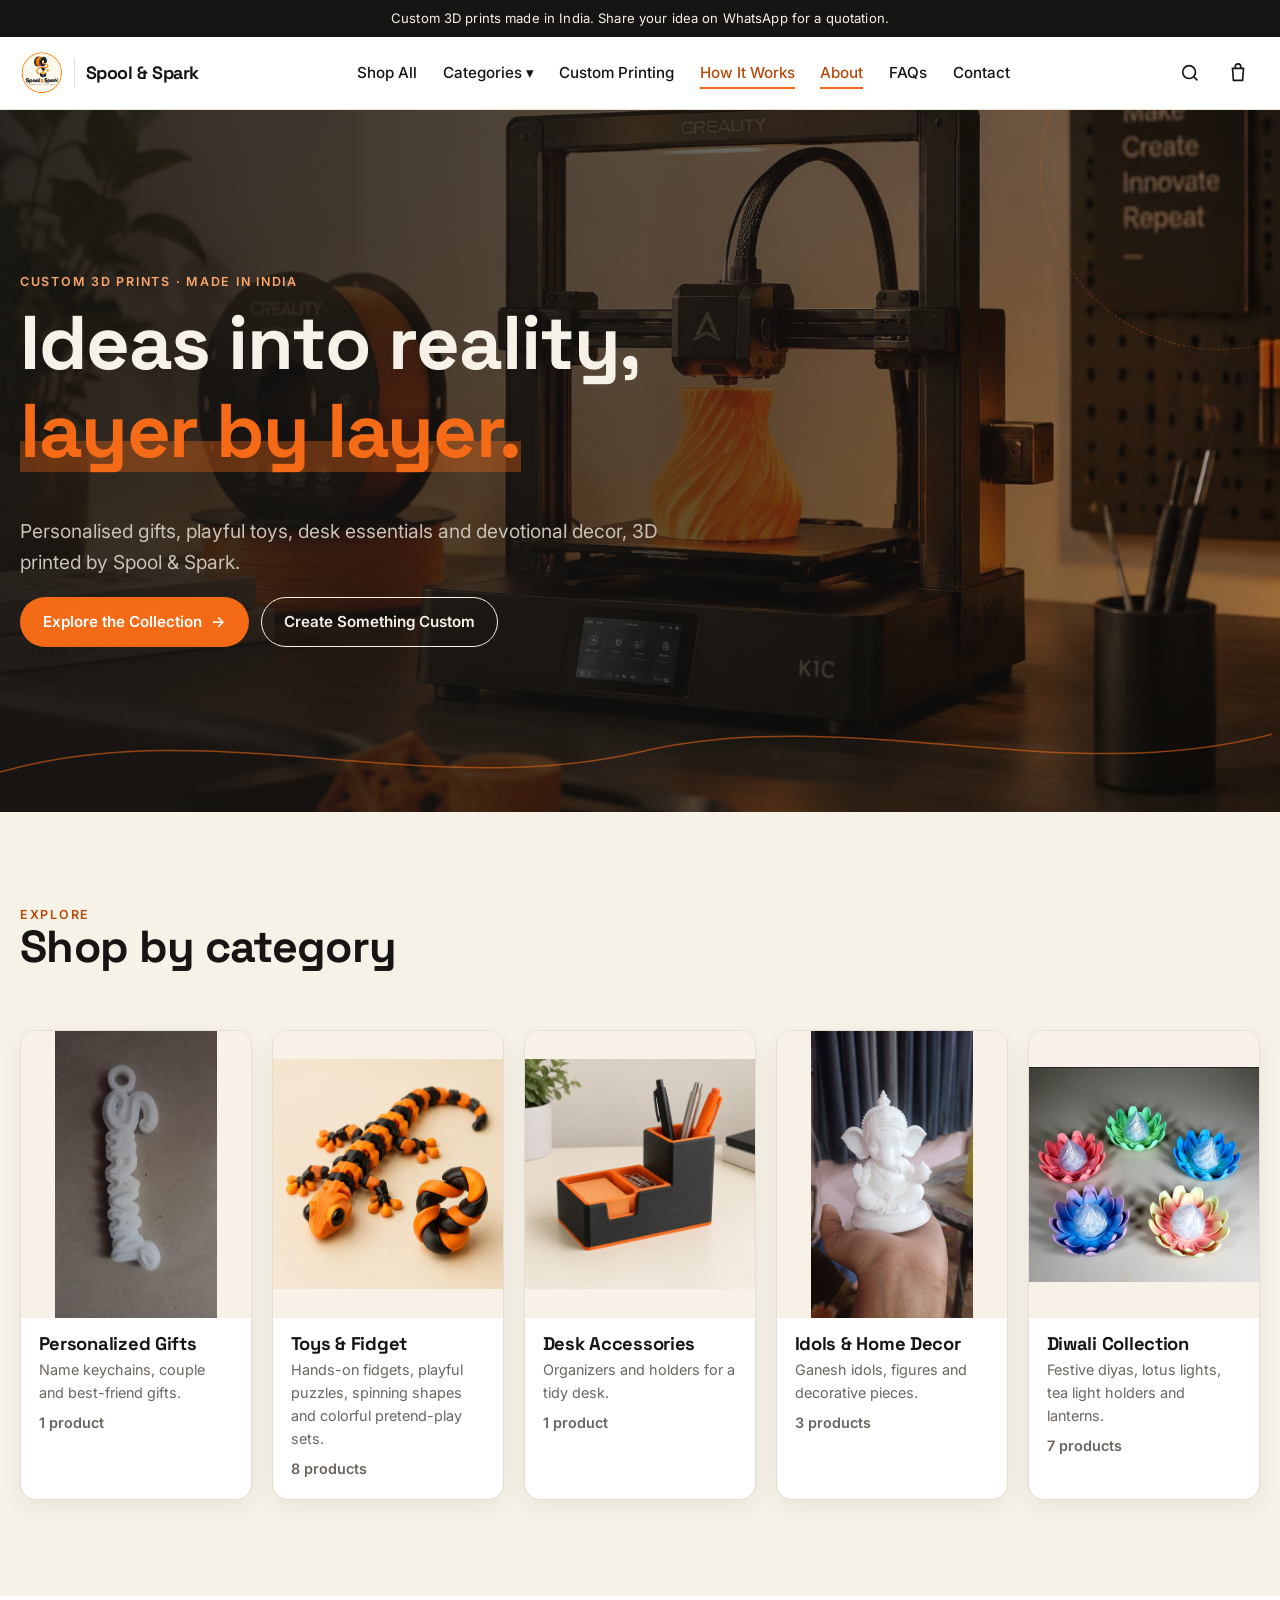
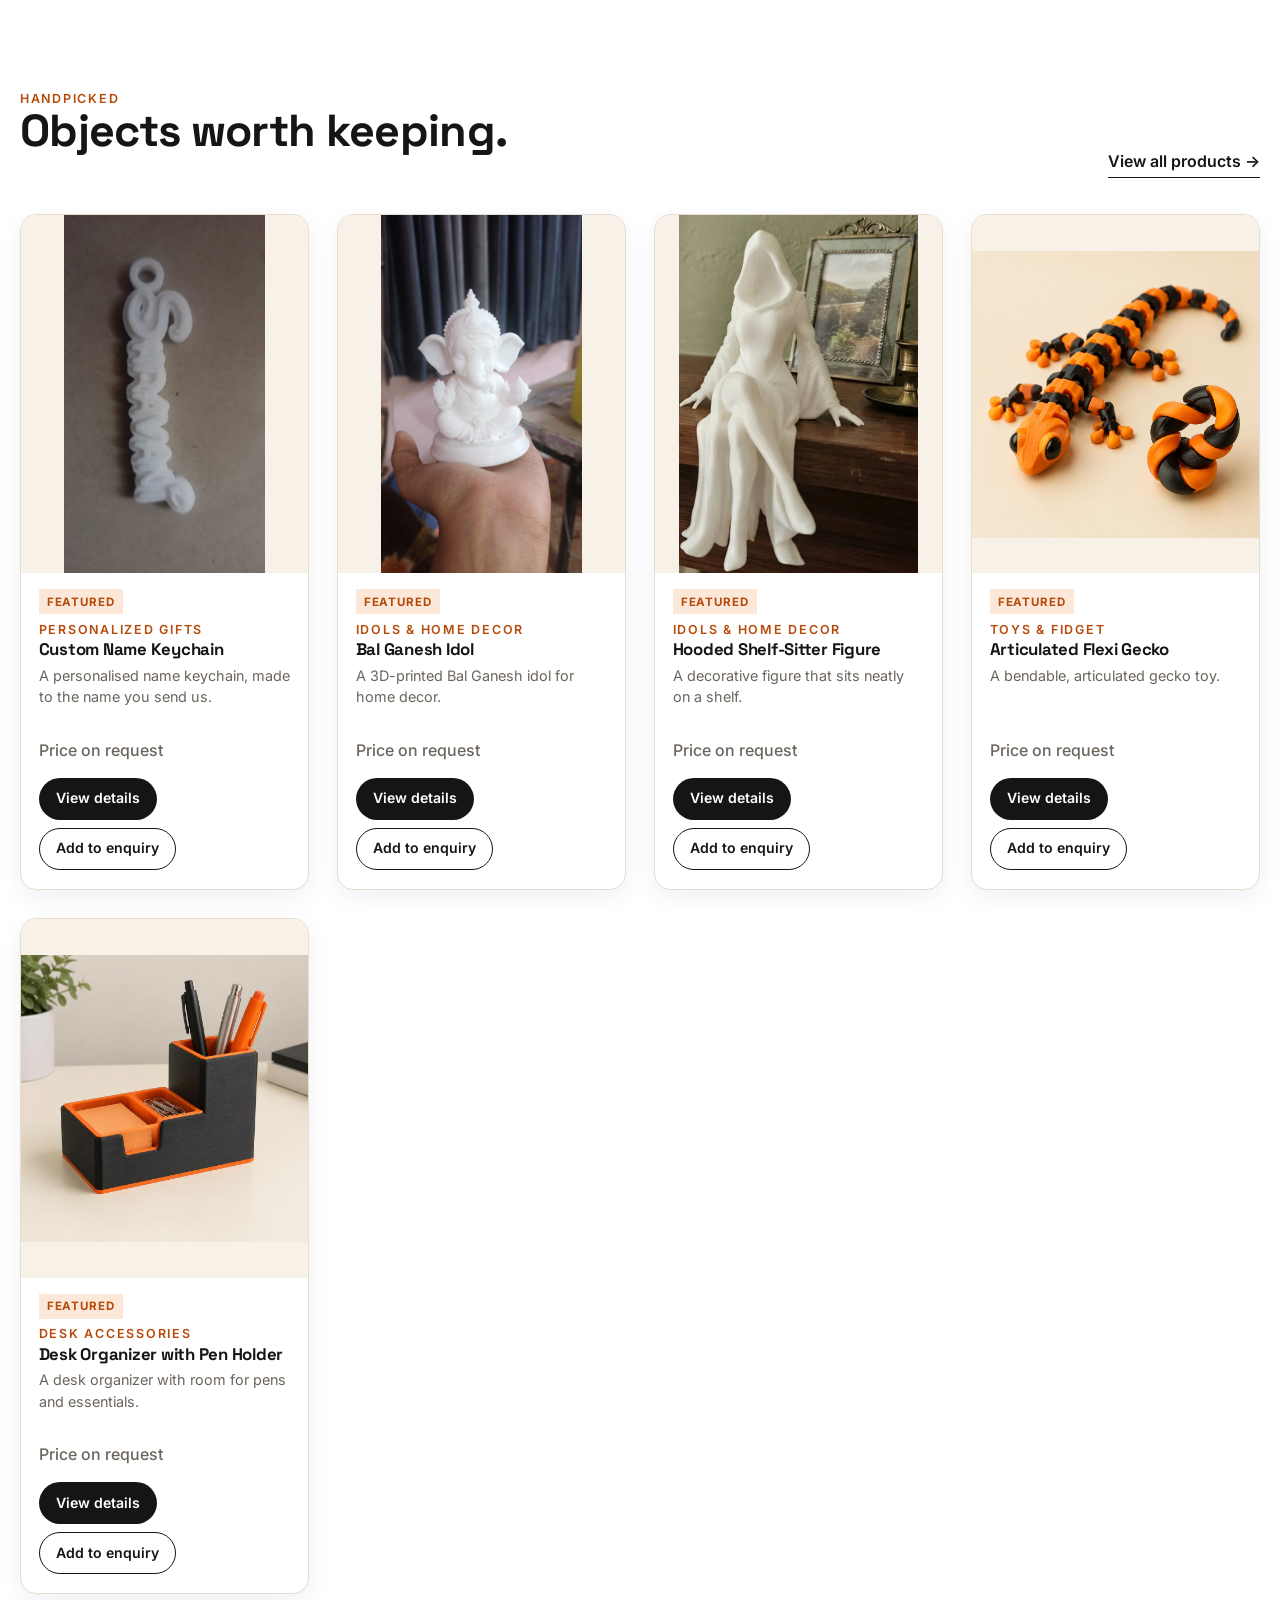
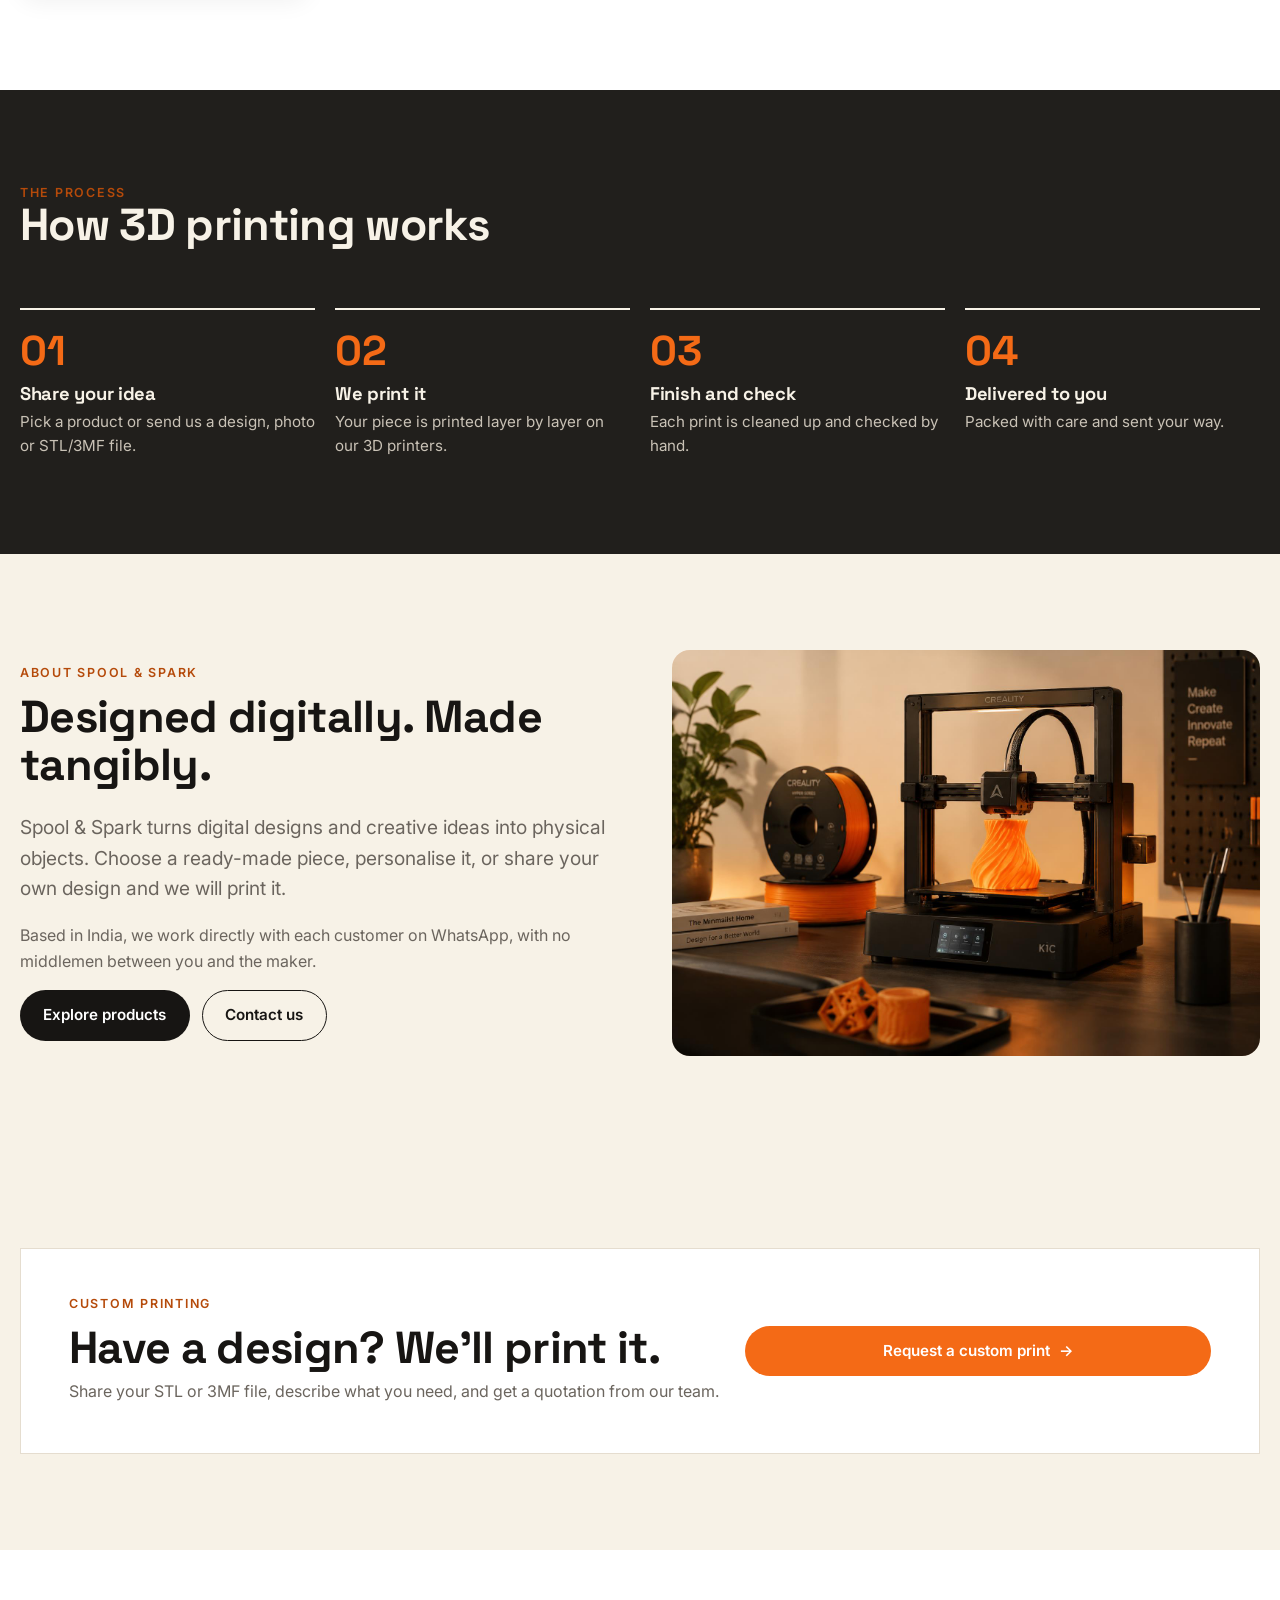
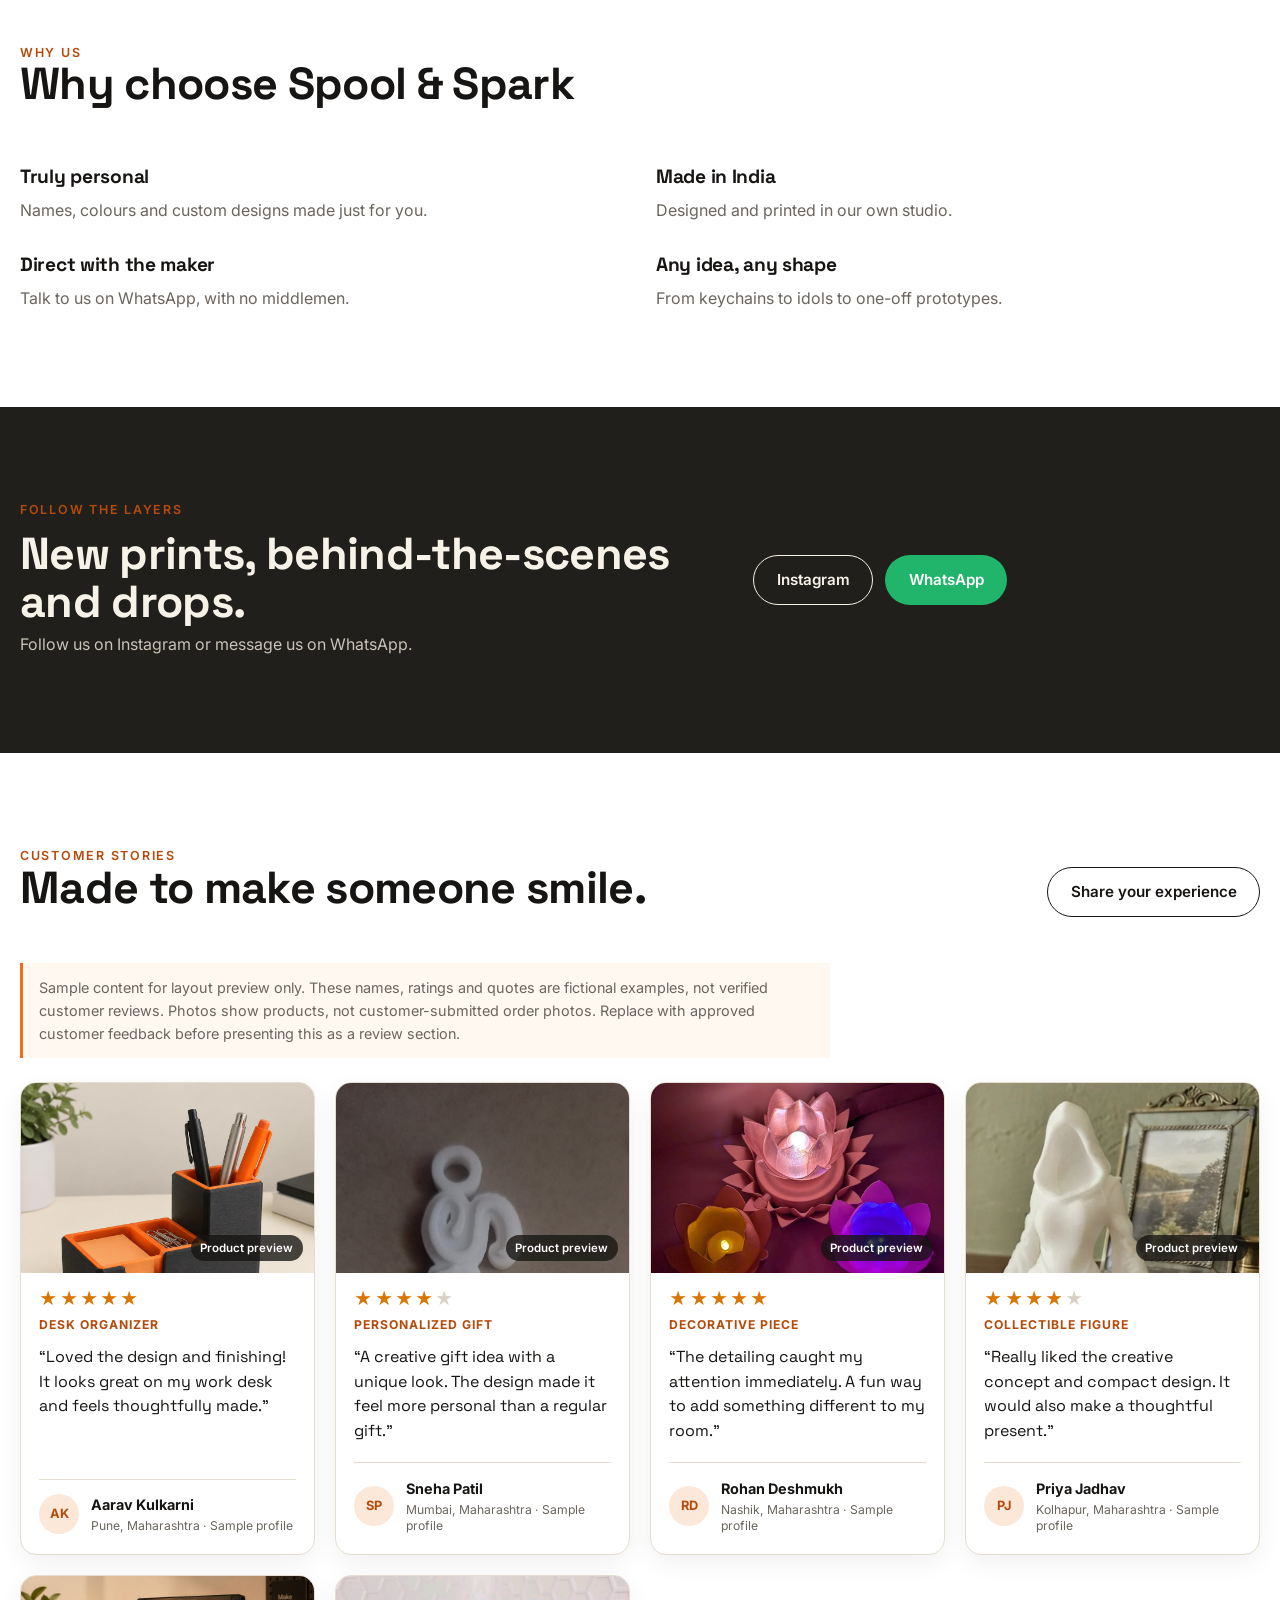
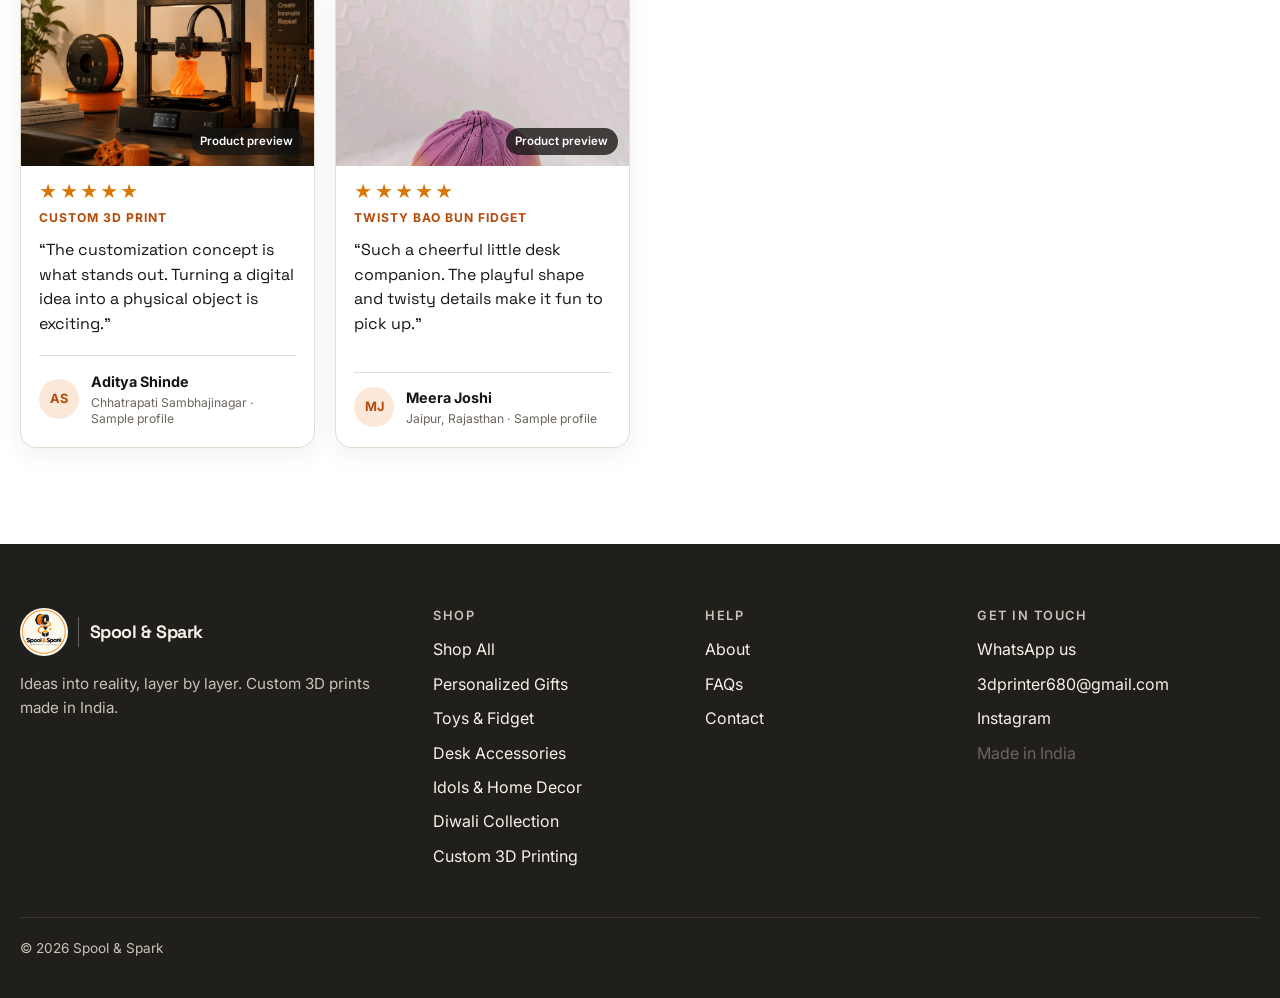
==== commit 9f18ece7: "Add sample review cards to homepage Co-authored-by: Copilot <223556219+Copilot@users.noreply.github." ====
--- a/index.html
+++ b/index.html
@@ -112,16 +112,6 @@
     </div>
   </section>
 
-  <section class="section" aria-labelledby="reviews-title">
-    <div class="container">
-      <div class="section-head"><div><p class="eyebrow">Customer love</p><h2 id="reviews-title">What our customers say</h2></div></div>
-      <div class="reviews-empty">
-        <p style="margin-bottom:1rem">Customer reviews will appear here soon.</p>
-        <a class="btn btn--ghost" href="#" data-wa-link data-wa-text="Hi Spool &amp; Spark! I'd like to share a review of my order.">Ordered from us? Share your review</a>
-      </div>
-    </div>
-  </section>
-
   <section class="section section--dark" aria-labelledby="follow-title">
     <div class="container cta-band">
       <div>
@@ -132,6 +122,72 @@
       <div class="btn-row"><a class="btn btn--ghost" href="https://instagram.com/spoolandspark" target="_blank" rel="noopener">Instagram</a><a class="btn btn--whatsapp" href="#" data-wa-link data-wa-text="Hi Spool &amp; Spark!">WhatsApp</a></div>
     </div>
   </section>
+
+  <section class="section section--white reviews-section" aria-labelledby="reviews-title">
+    <div class="container">
+      <div class="section-head reviews-heading">
+        <div><p class="eyebrow">Customer stories</p><h2 id="reviews-title">Made to make someone smile.</h2></div>
+        <a class="btn btn--ghost" href="#" data-wa-link data-wa-text="Hi Spool &amp; Spark! I'd like to share feedback about my order.">Share your experience</a>
+      </div>
+      <p class="reviews-disclaimer" role="note">Sample content for layout preview only. These names, ratings and quotes are fictional examples, not verified customer reviews. Photos show products, not customer-submitted order photos. Replace with approved customer feedback before presenting this as a review section.</p>
+      <div class="reviews-grid">
+        <article class="review-card">
+          <div class="review-photo"><img src="assets/images/desk.jpg" alt="Product preview: black and orange 3D-printed desk organizer" width="1024" height="1024" loading="lazy"><span>Product preview</span></div>
+          <div class="review-card-body">
+            <p class="review-rating"><span aria-hidden="true">★★★★★</span><span class="sr-only">Sample rating: 5 out of 5 stars</span></p>
+            <p class="review-product">Desk Organizer</p>
+            <blockquote>“Loved the design and finishing! It looks great on my work desk and feels thoughtfully made.”</blockquote>
+            <div class="review-author"><span class="review-avatar" aria-hidden="true">AK</span><div><strong>Aarav Kulkarni</strong><span>Pune, Maharashtra · Sample profile</span></div></div>
+          </div>
+        </article>
+        <article class="review-card">
+          <div class="review-photo"><img src="assets/images/keychain.jpeg" alt="Product preview: colorful personalized 3D-printed name keychain" width="899" height="1599" loading="lazy"><span>Product preview</span></div>
+          <div class="review-card-body">
+            <p class="review-rating"><span aria-hidden="true">★★★★<span class="star-empty">★</span></span><span class="sr-only">Sample rating: 4 out of 5 stars</span></p>
+            <p class="review-product">Personalized Gift</p>
+            <blockquote>“A creative gift idea with a unique look. The design made it feel more personal than a regular gift.”</blockquote>
+            <div class="review-author"><span class="review-avatar" aria-hidden="true">SP</span><div><strong>Sneha Patil</strong><span>Mumbai, Maharashtra · Sample profile</span></div></div>
+          </div>
+        </article>
+        <article class="review-card">
+          <div class="review-photo"><img src="assets/images/Levitating lotus.jpeg" alt="Product preview: colorful lotus-shaped decorative lights" width="1000" height="753" loading="lazy"><span>Product preview</span></div>
+          <div class="review-card-body">
+            <p class="review-rating"><span aria-hidden="true">★★★★★</span><span class="sr-only">Sample rating: 5 out of 5 stars</span></p>
+            <p class="review-product">Decorative Piece</p>
+            <blockquote>“The detailing caught my attention immediately. A fun way to add something different to my room.”</blockquote>
+            <div class="review-author"><span class="review-avatar" aria-hidden="true">RD</span><div><strong>Rohan Deshmukh</strong><span>Nashik, Maharashtra · Sample profile</span></div></div>
+          </div>
+        </article>
+        <article class="review-card">
+          <div class="review-photo"><img src="assets/images/hooded-figure.png" alt="Product preview: 3D-printed hooded shelf-sitter figure" width="445" height="666" loading="lazy"><span>Product preview</span></div>
+          <div class="review-card-body">
+            <p class="review-rating"><span aria-hidden="true">★★★★<span class="star-empty">★</span></span><span class="sr-only">Sample rating: 4 out of 5 stars</span></p>
+            <p class="review-product">Collectible Figure</p>
+            <blockquote>“Really liked the creative concept and compact design. It would also make a thoughtful present.”</blockquote>
+            <div class="review-author"><span class="review-avatar" aria-hidden="true">PJ</span><div><strong>Priya Jadhav</strong><span>Kolhapur, Maharashtra · Sample profile</span></div></div>
+          </div>
+        </article>
+        <article class="review-card">
+          <div class="review-photo"><img src="assets/images/hero.jpg" alt="Product preview: bright orange 3D-printed object being made on a printer" width="1600" height="1104" loading="lazy"><span>Product preview</span></div>
+          <div class="review-card-body">
+            <p class="review-rating"><span aria-hidden="true">★★★★★</span><span class="sr-only">Sample rating: 5 out of 5 stars</span></p>
+            <p class="review-product">Custom 3D Print</p>
+            <blockquote>“The customization concept is what stands out. Turning a digital idea into a physical object is exciting.”</blockquote>
+            <div class="review-author"><span class="review-avatar" aria-hidden="true">AS</span><div><strong>Aditya Shinde</strong><span>Chhatrapati Sambhajinagar · Sample profile</span></div></div>
+          </div>
+        </article>
+        <article class="review-card">
+          <div class="review-photo"><img src="assets/images/Bao buns.jpeg" alt="Product preview: colorful bao bun character fidget toy" width="1046" height="1389" loading="lazy"><span>Product preview</span></div>
+          <div class="review-card-body">
+            <p class="review-rating"><span aria-hidden="true">★★★★★</span><span class="sr-only">Sample rating: 5 out of 5 stars</span></p>
+            <p class="review-product">Twisty Bao Bun Fidget</p>
+            <blockquote>“Such a cheerful little desk companion. The playful shape and twisty details make it fun to pick up.”</blockquote>
+            <div class="review-author"><span class="review-avatar" aria-hidden="true">MJ</span><div><strong>Meera Joshi</strong><span>Jaipur, Rajasthan · Sample profile</span></div></div>
+          </div>
+        </article>
+      </div>
+    </div>
+  </section>
 </main>
 <div id="site-footer"></div>
 <script src="js/data.js"></script>
--- a/css/styles.css
+++ b/css/styles.css
@@ -277,7 +277,28 @@
 .photo img { width: 100%; height: auto; object-fit: contain; }
 .photo.is-missing { aspect-ratio: 4 / 3; }
 .photo.is-missing img { display: none; }
-.reviews-empty { border: 1px dashed #CFC6B6; padding: 2rem; background: var(--color-surface); text-align: center; color: var(--color-muted); }
+.reviews-heading { align-items: center; }
+.reviews-heading .btn { flex-shrink: 0; }
+.reviews-disclaimer { max-width: 90ch; margin: -0.5rem 0 1.5rem; border-left: 3px solid var(--color-primary); padding: 0.8rem 1rem; background: #FFF8F1; color: var(--color-muted); font-size: 0.9rem; }
+.reviews-grid { display: grid; grid-template-columns: repeat(auto-fit, minmax(min(100%, 290px), 1fr)); gap: 1.25rem; align-items: stretch; }
+.review-card { min-width: 0; overflow: hidden; display: flex; flex-direction: column; border: 1px solid var(--color-border); border-radius: 16px; background: var(--color-surface); box-shadow: var(--shadow-card); }
+.review-photo { position: relative; display: grid; place-items: center; height: 190px; overflow: hidden; background: #F7F1E8; }
+.review-photo img { width: 100%; height: 100%; object-fit: contain; }
+.review-photo > span { position: absolute; right: 0.7rem; bottom: 0.7rem; border-radius: 999px; padding: 0.25rem 0.6rem; background: rgba(23, 21, 19, 0.78); color: #fff; font-size: 0.72rem; font-weight: 600; }
+.review-card-body { display: flex; flex: 1; flex-direction: column; align-items: flex-start; padding: 1.1rem 1.15rem 1.2rem; }
+.review-rating { margin: 0 0 0.45rem; color: #D97706; font-size: 1.1rem; letter-spacing: 0.12em; line-height: 1; }
+.review-rating .star-empty { color: #D8D1C4; }
+.review-product { margin: 0 0 0.65rem; color: var(--color-primary-text); font-size: 0.76rem; font-weight: 700; letter-spacing: 0.08em; text-transform: uppercase; }
+.review-card blockquote { flex: 1; margin: 0 0 1.15rem; color: var(--color-ink); font-family: var(--font-display); font-size: 1rem; line-height: 1.55; }
+.review-author { display: flex; width: 100%; align-items: center; gap: 0.7rem; border-top: 1px solid var(--color-border); padding-top: 0.85rem; }
+.review-avatar { display: grid; width: 40px; height: 40px; flex: 0 0 auto; place-items: center; border-radius: 50%; background: var(--color-soft-orange); color: var(--color-primary-text); font-size: 0.8rem; font-weight: 700; }
+.review-author > div { display: grid; gap: 0.1rem; min-width: 0; }
+.review-author strong { font-size: 0.9rem; }
+.review-author > div > span { color: var(--color-muted); font-size: 0.76rem; line-height: 1.35; }
+@media (max-width: 560px) {
+  .reviews-heading { align-items: flex-start; }
+  .reviews-heading .btn { width: 100%; }
+}
 .cta-band { display: grid; gap: 1.5rem; align-items: center; }
 @media (min-width: 800px) { .cta-band { grid-template-columns: 1.4fr 1fr; } }
 
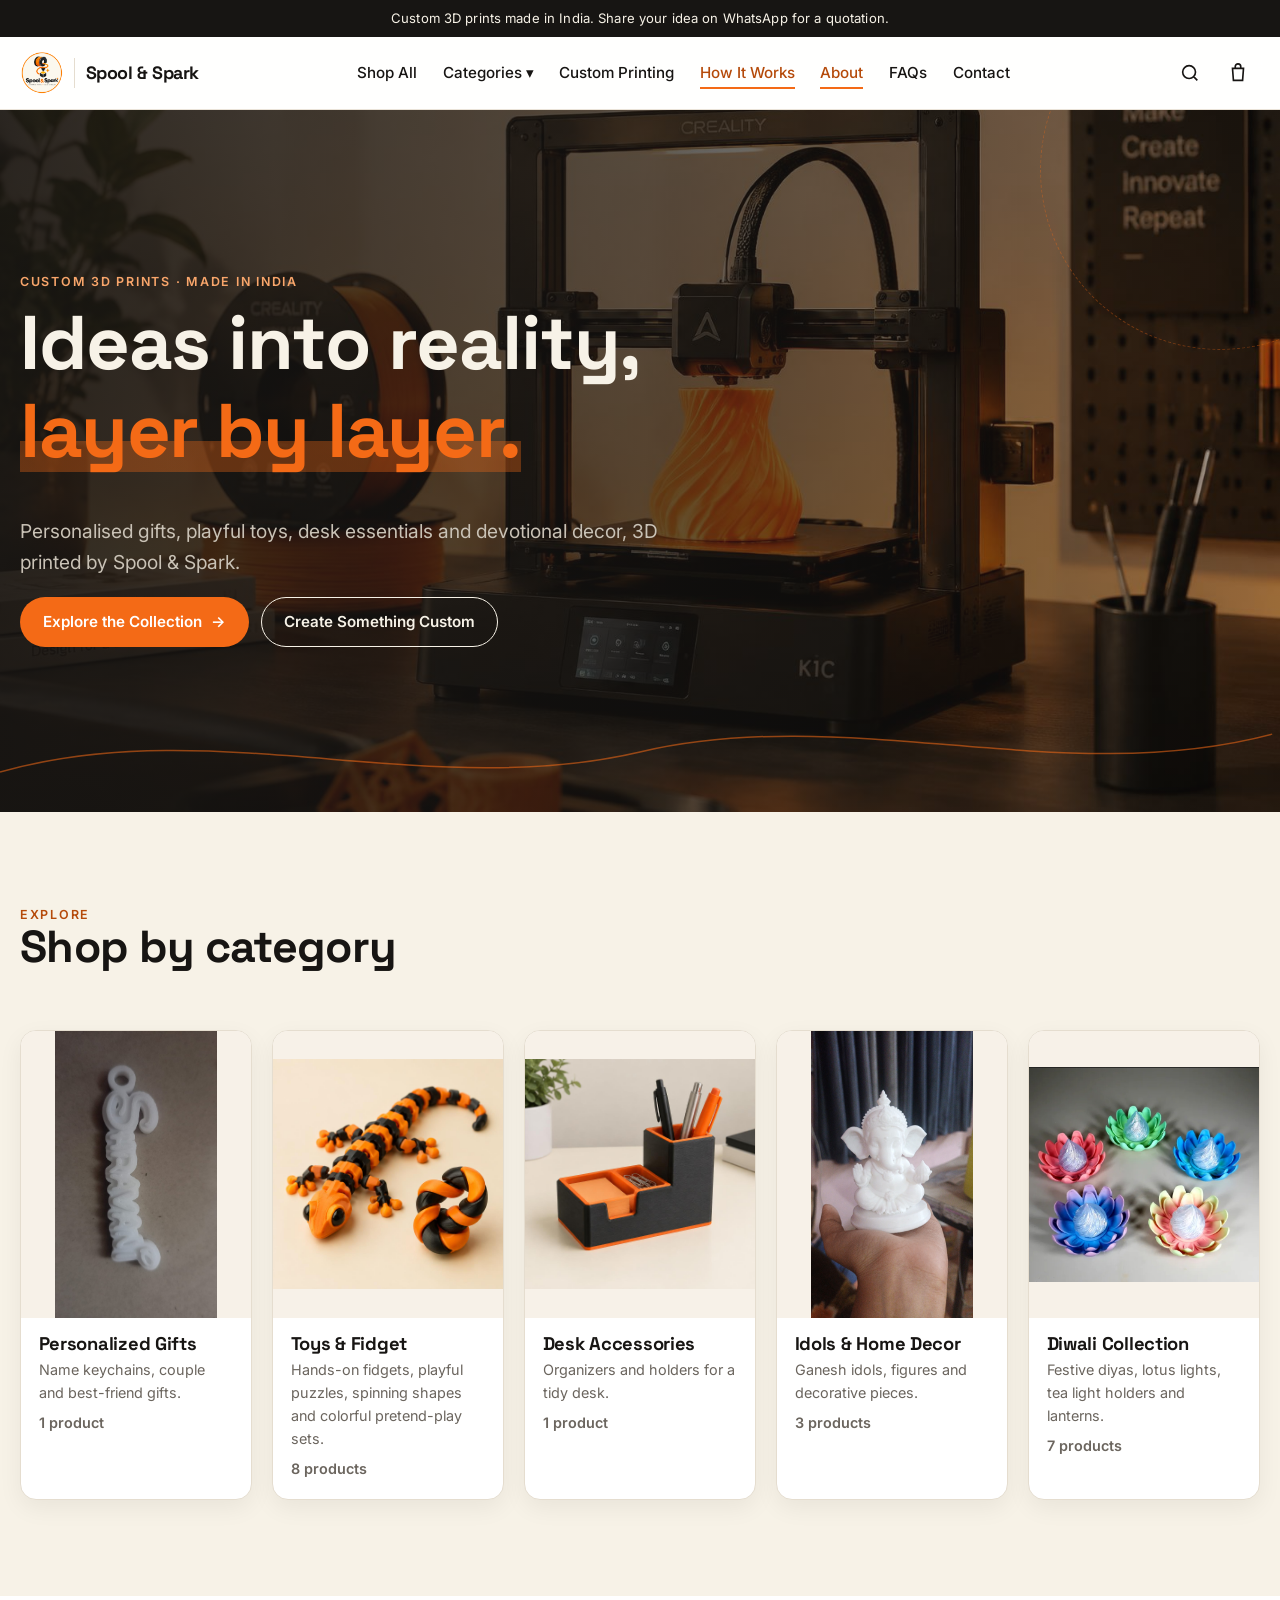
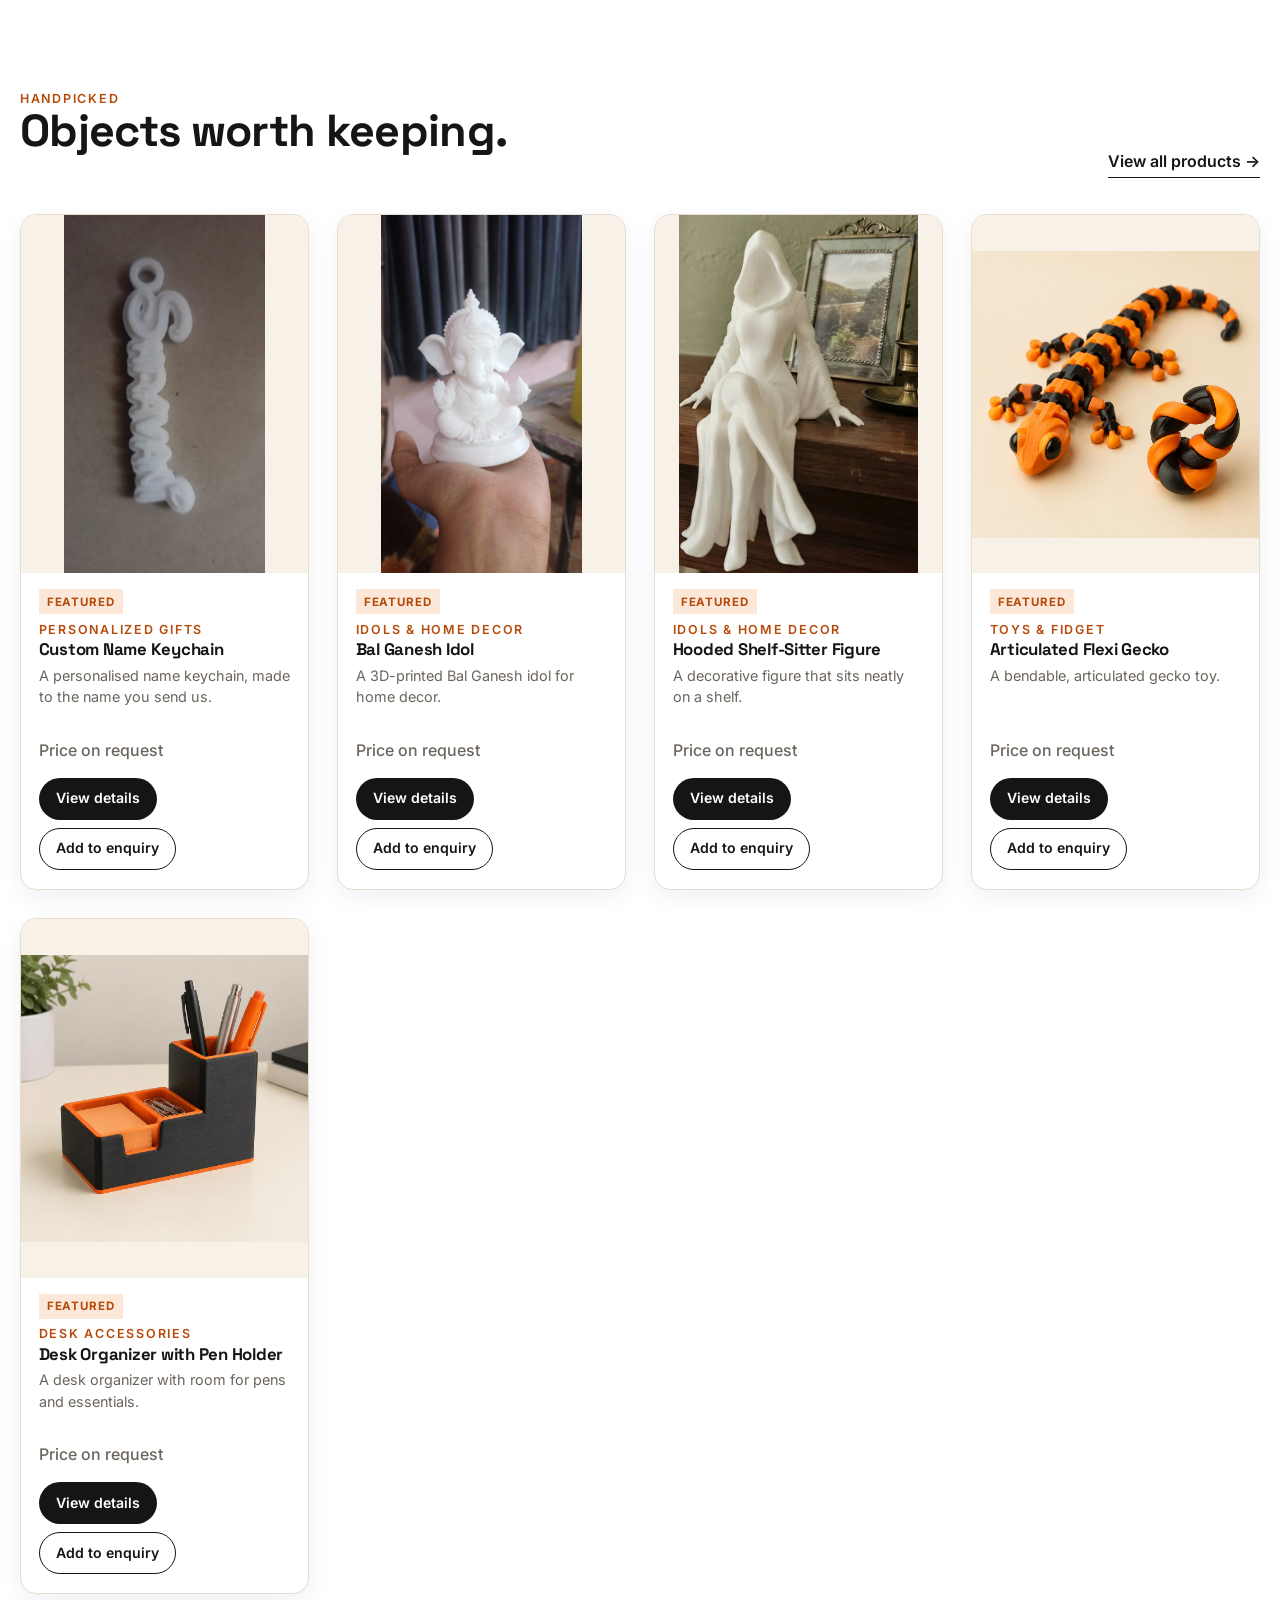
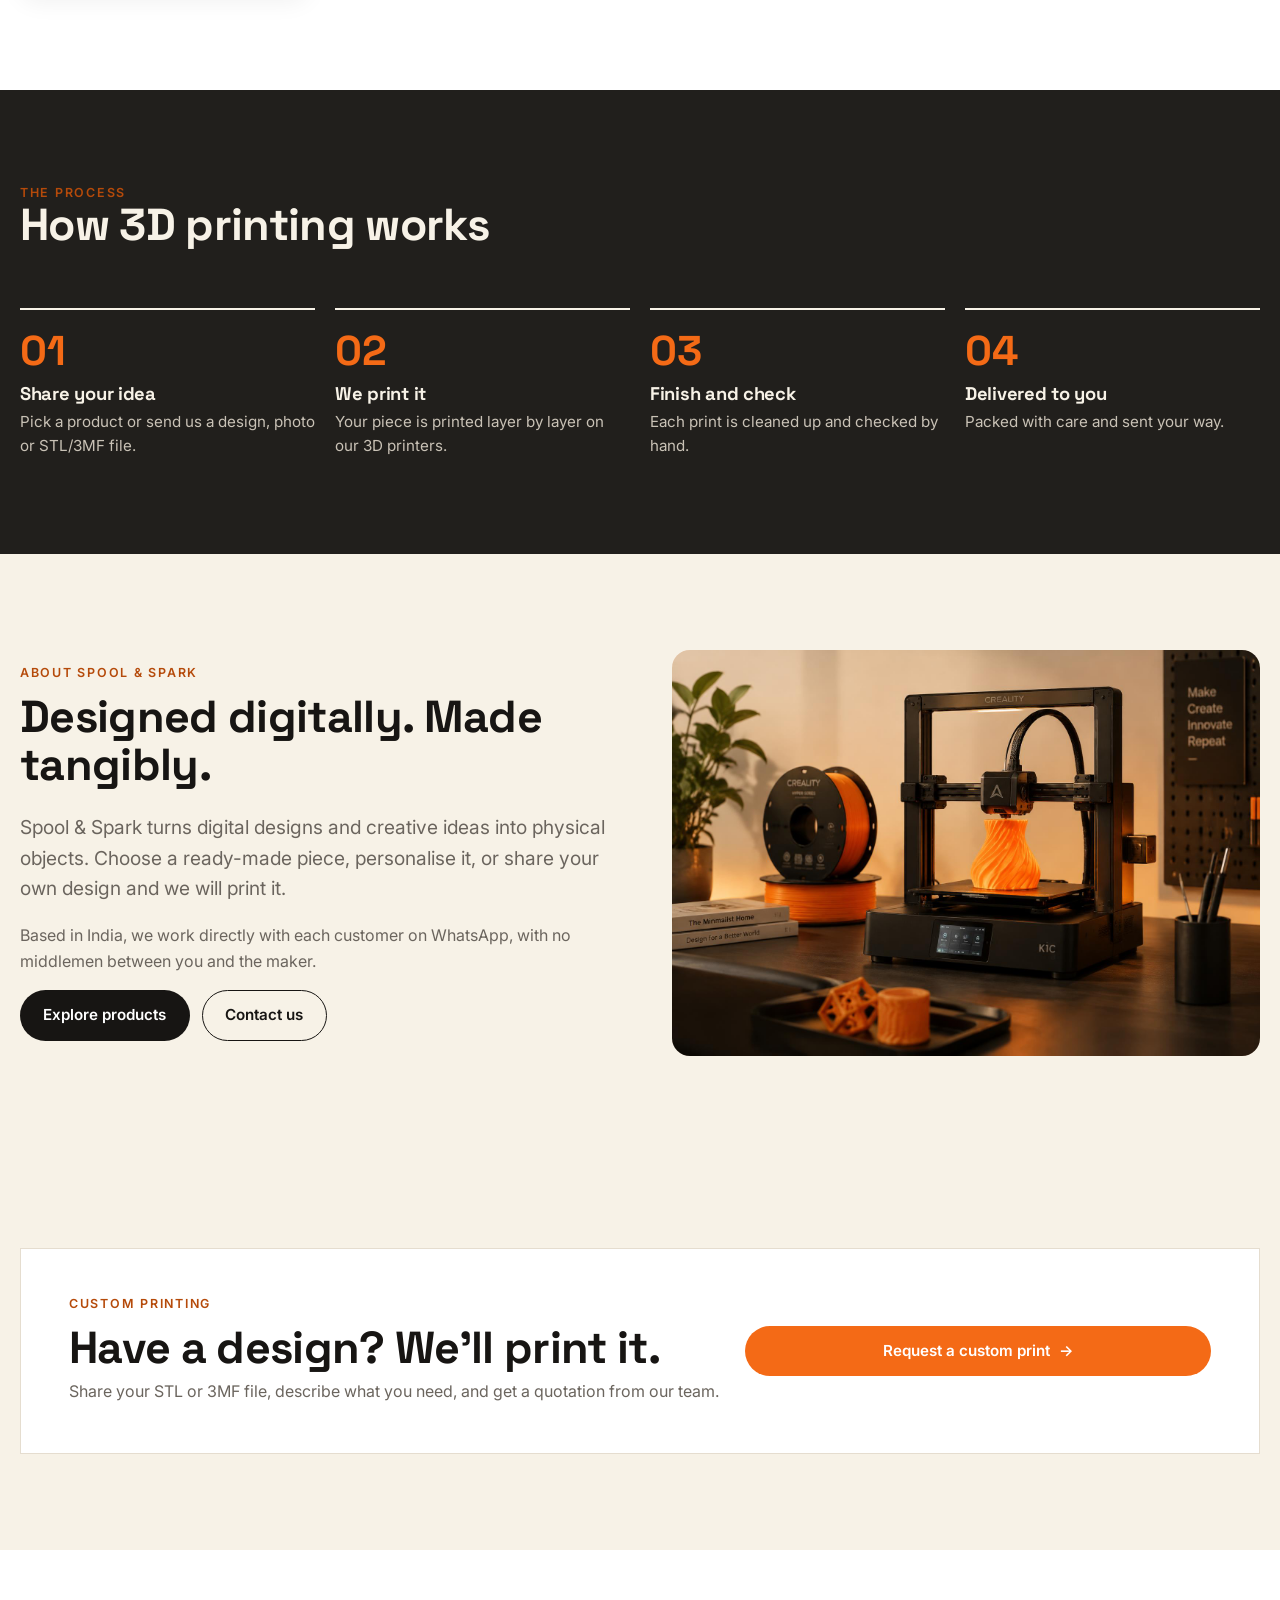
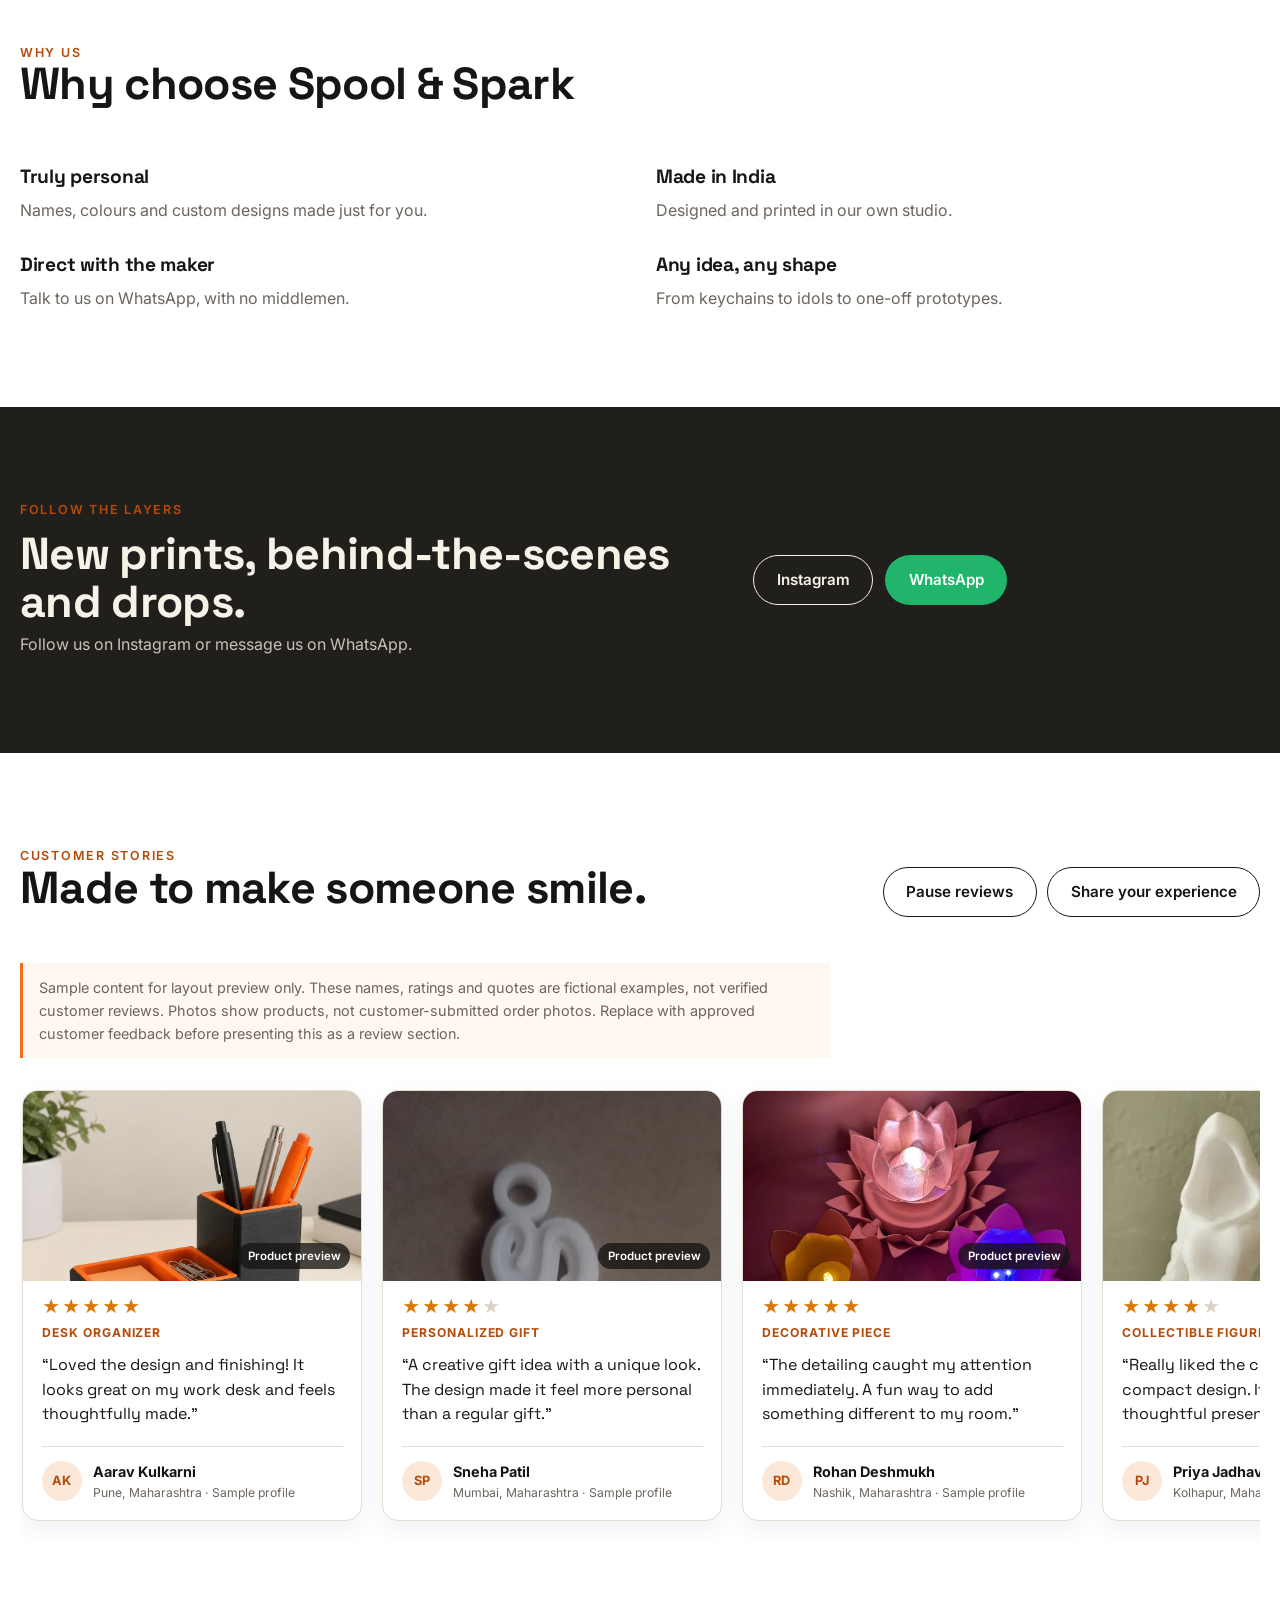
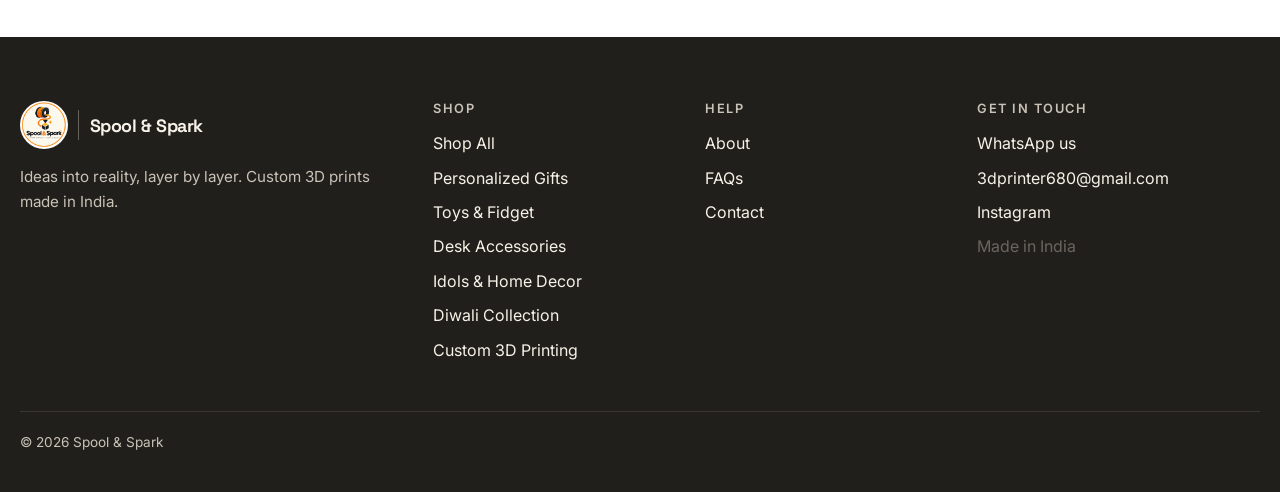
==== commit e1c20ba3: "Turn homepage reviews into looping carousel Co-authored-by: Copilot <223556219+Copilot@users.noreply" ====
--- a/index.html
+++ b/index.html
@@ -127,10 +127,13 @@
     <div class="container">
       <div class="section-head reviews-heading">
         <div><p class="eyebrow">Customer stories</p><h2 id="reviews-title">Made to make someone smile.</h2></div>
-        <a class="btn btn--ghost" href="#" data-wa-link data-wa-text="Hi Spool &amp; Spark! I'd like to share feedback about my order.">Share your experience</a>
+        <div class="reviews-controls">
+          <button class="btn btn--ghost reviews-toggle" type="button" aria-pressed="false">Pause reviews</button>
+          <a class="btn btn--ghost" href="#" data-wa-link data-wa-text="Hi Spool &amp; Spark! I'd like to share feedback about my order.">Share your experience</a>
+        </div>
       </div>
       <p class="reviews-disclaimer" role="note">Sample content for layout preview only. These names, ratings and quotes are fictional examples, not verified customer reviews. Photos show products, not customer-submitted order photos. Replace with approved customer feedback before presenting this as a review section.</p>
-      <div class="reviews-grid">
+      <div class="reviews-grid" role="region" aria-label="Sample customer review carousel">
         <article class="review-card">
           <div class="review-photo"><img src="assets/images/desk.jpg" alt="Product preview: black and orange 3D-printed desk organizer" width="1024" height="1024" loading="lazy"><span>Product preview</span></div>
           <div class="review-card-body">
--- a/css/styles.css
+++ b/css/styles.css
@@ -278,10 +278,17 @@
 .photo.is-missing { aspect-ratio: 4 / 3; }
 .photo.is-missing img { display: none; }
 .reviews-heading { align-items: center; }
-.reviews-heading .btn { flex-shrink: 0; }
+.reviews-controls { display: flex; flex-wrap: wrap; justify-content: flex-end; gap: 0.65rem; }
+.reviews-controls .btn { flex-shrink: 0; }
 .reviews-disclaimer { max-width: 90ch; margin: -0.5rem 0 1.5rem; border-left: 3px solid var(--color-primary); padding: 0.8rem 1rem; background: #FFF8F1; color: var(--color-muted); font-size: 0.9rem; }
-.reviews-grid { display: grid; grid-template-columns: repeat(auto-fit, minmax(min(100%, 290px), 1fr)); gap: 1.25rem; align-items: stretch; }
-.review-card { min-width: 0; overflow: hidden; display: flex; flex-direction: column; border: 1px solid var(--color-border); border-radius: 16px; background: var(--color-surface); box-shadow: var(--shadow-card); }
+.reviews-grid { overflow: hidden; padding: 0.5rem 0.15rem 1.25rem; }
+.reviews-track, .reviews-group { display: flex; align-items: stretch; width: max-content; }
+.reviews-track { animation: reviews-marquee 48s linear infinite; }
+.reviews-group { gap: 1.25rem; flex: 0 0 auto; padding-right: 1.25rem; }
+.reviews-grid:hover .reviews-track, .reviews-grid.is-paused .reviews-track { animation-play-state: paused; }
+.reviews-grid--static { display: grid; grid-template-columns: repeat(auto-fit, minmax(min(100%, 290px), 1fr)); gap: 1.25rem; overflow: visible; }
+.reviews-grid--static .review-card { width: auto; }
+.review-card { flex: 0 0 clamp(260px, 31vw, 340px); min-width: 0; overflow: hidden; display: flex; flex-direction: column; border: 1px solid var(--color-border); border-radius: 16px; background: var(--color-surface); box-shadow: var(--shadow-card); }
 .review-photo { position: relative; display: grid; place-items: center; height: 190px; overflow: hidden; background: #F7F1E8; }
 .review-photo img { width: 100%; height: 100%; object-fit: contain; }
 .review-photo > span { position: absolute; right: 0.7rem; bottom: 0.7rem; border-radius: 999px; padding: 0.25rem 0.6rem; background: rgba(23, 21, 19, 0.78); color: #fff; font-size: 0.72rem; font-weight: 600; }
@@ -297,7 +304,8 @@
 .review-author > div > span { color: var(--color-muted); font-size: 0.76rem; line-height: 1.35; }
 @media (max-width: 560px) {
   .reviews-heading { align-items: flex-start; }
-  .reviews-heading .btn { width: 100%; }
+  .reviews-controls { width: 100%; justify-content: stretch; }
+  .reviews-controls .btn { flex: 1 1 130px; }
 }
 .cta-band { display: grid; gap: 1.5rem; align-items: center; }
 @media (min-width: 800px) { .cta-band { grid-template-columns: 1.4fr 1fr; } }
@@ -430,6 +438,7 @@
 @keyframes drawLine { to { stroke-dashoffset: 0; } }
 @keyframes scaleIn { from { opacity: 0; transform: scale(1.03); } to { opacity: 1; transform: none; } }
 @keyframes floaty { 0%, 100% { transform: translateY(0); } 50% { transform: translateY(-10px); } }
+@keyframes reviews-marquee { to { transform: translateX(-50%); } }
 
 .hero .line span { animation: lineUp 0.9s cubic-bezier(0.2, 0.7, 0.2, 1) both; }
 .hero .line:nth-child(2) span { animation-delay: 0.12s; }
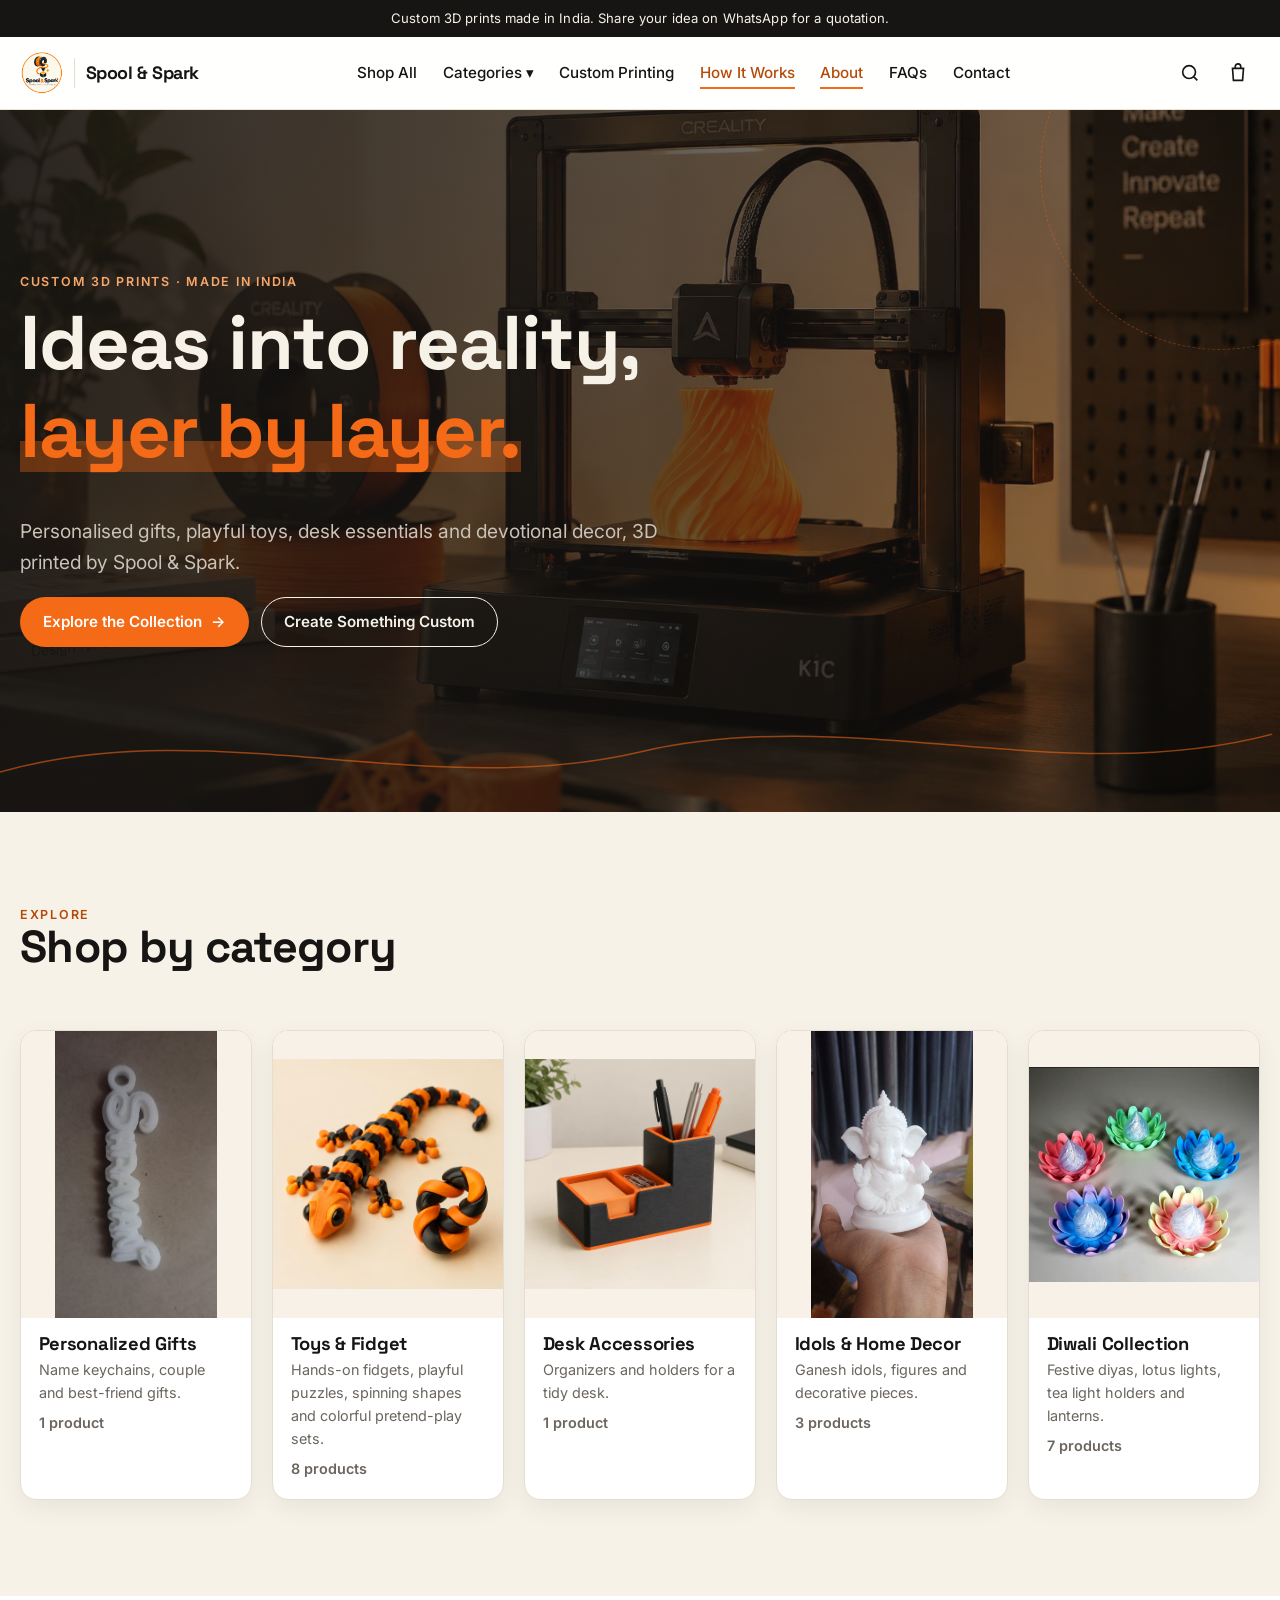
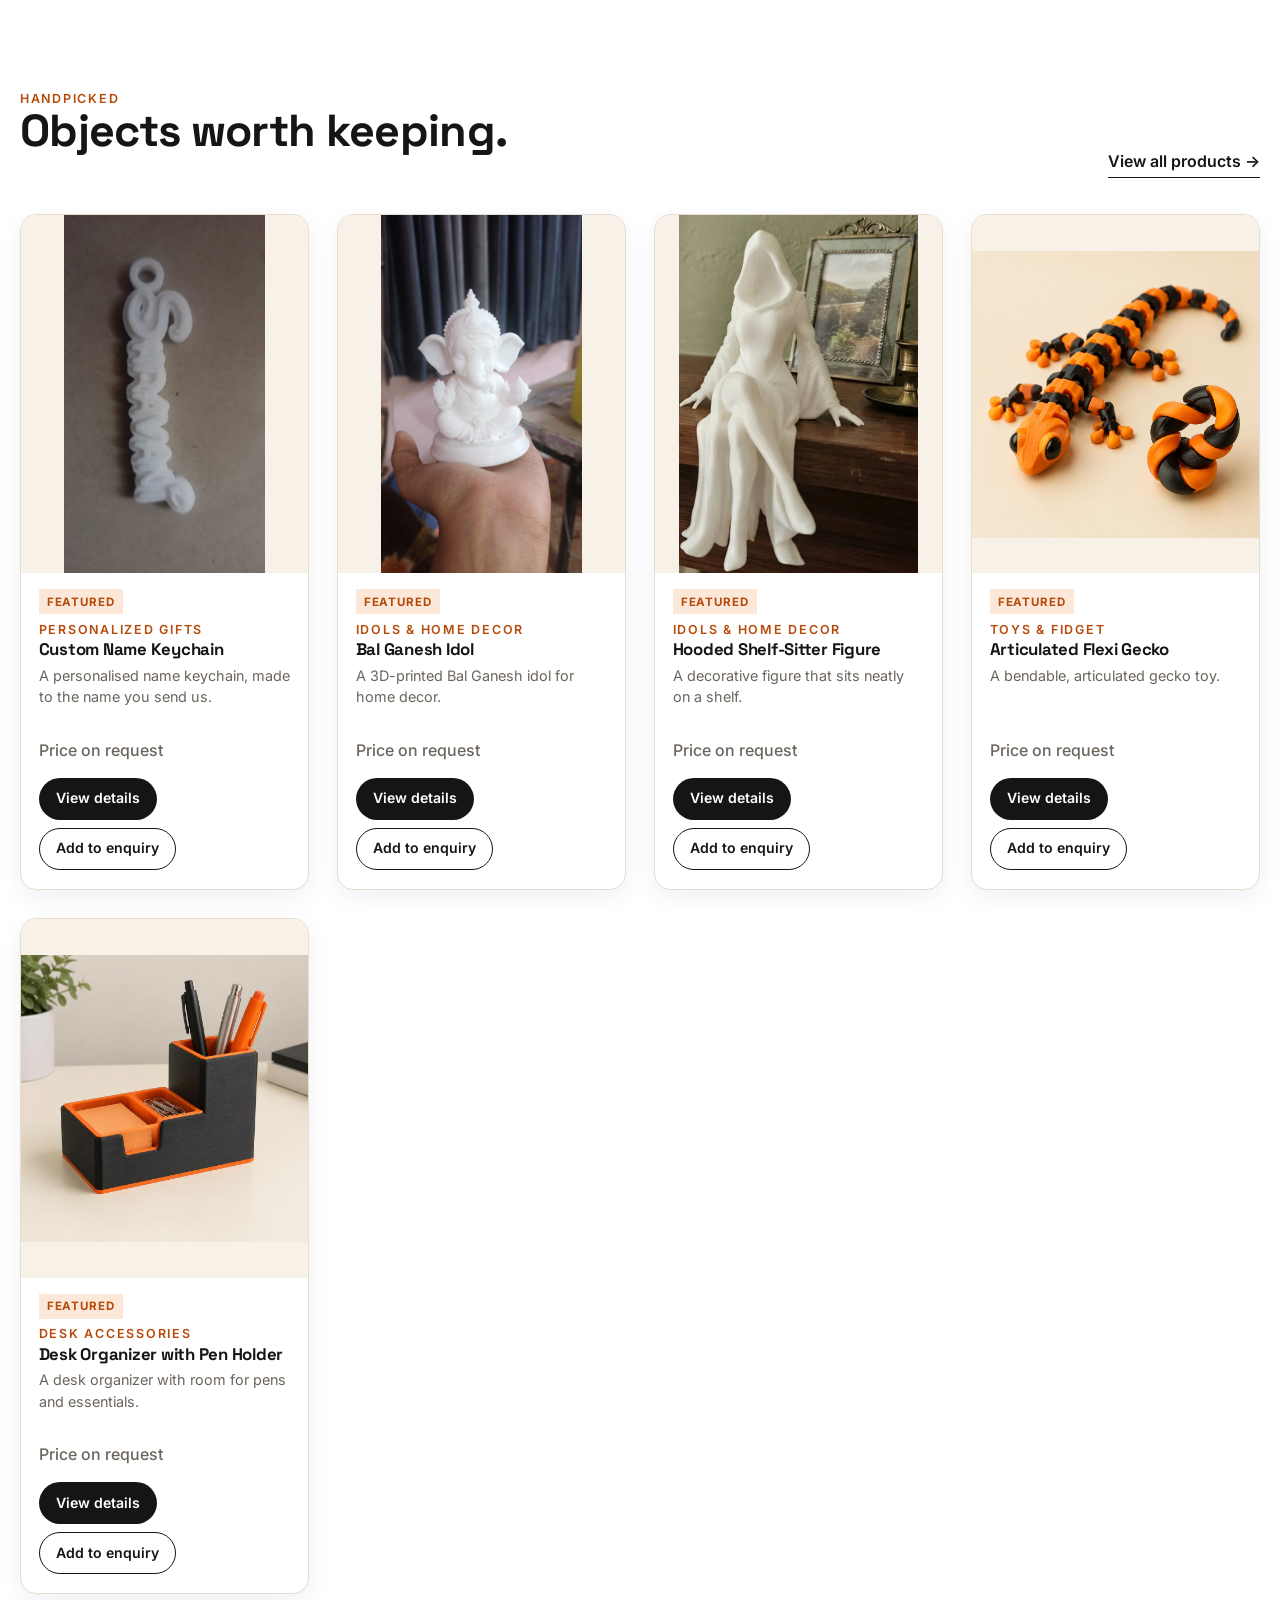
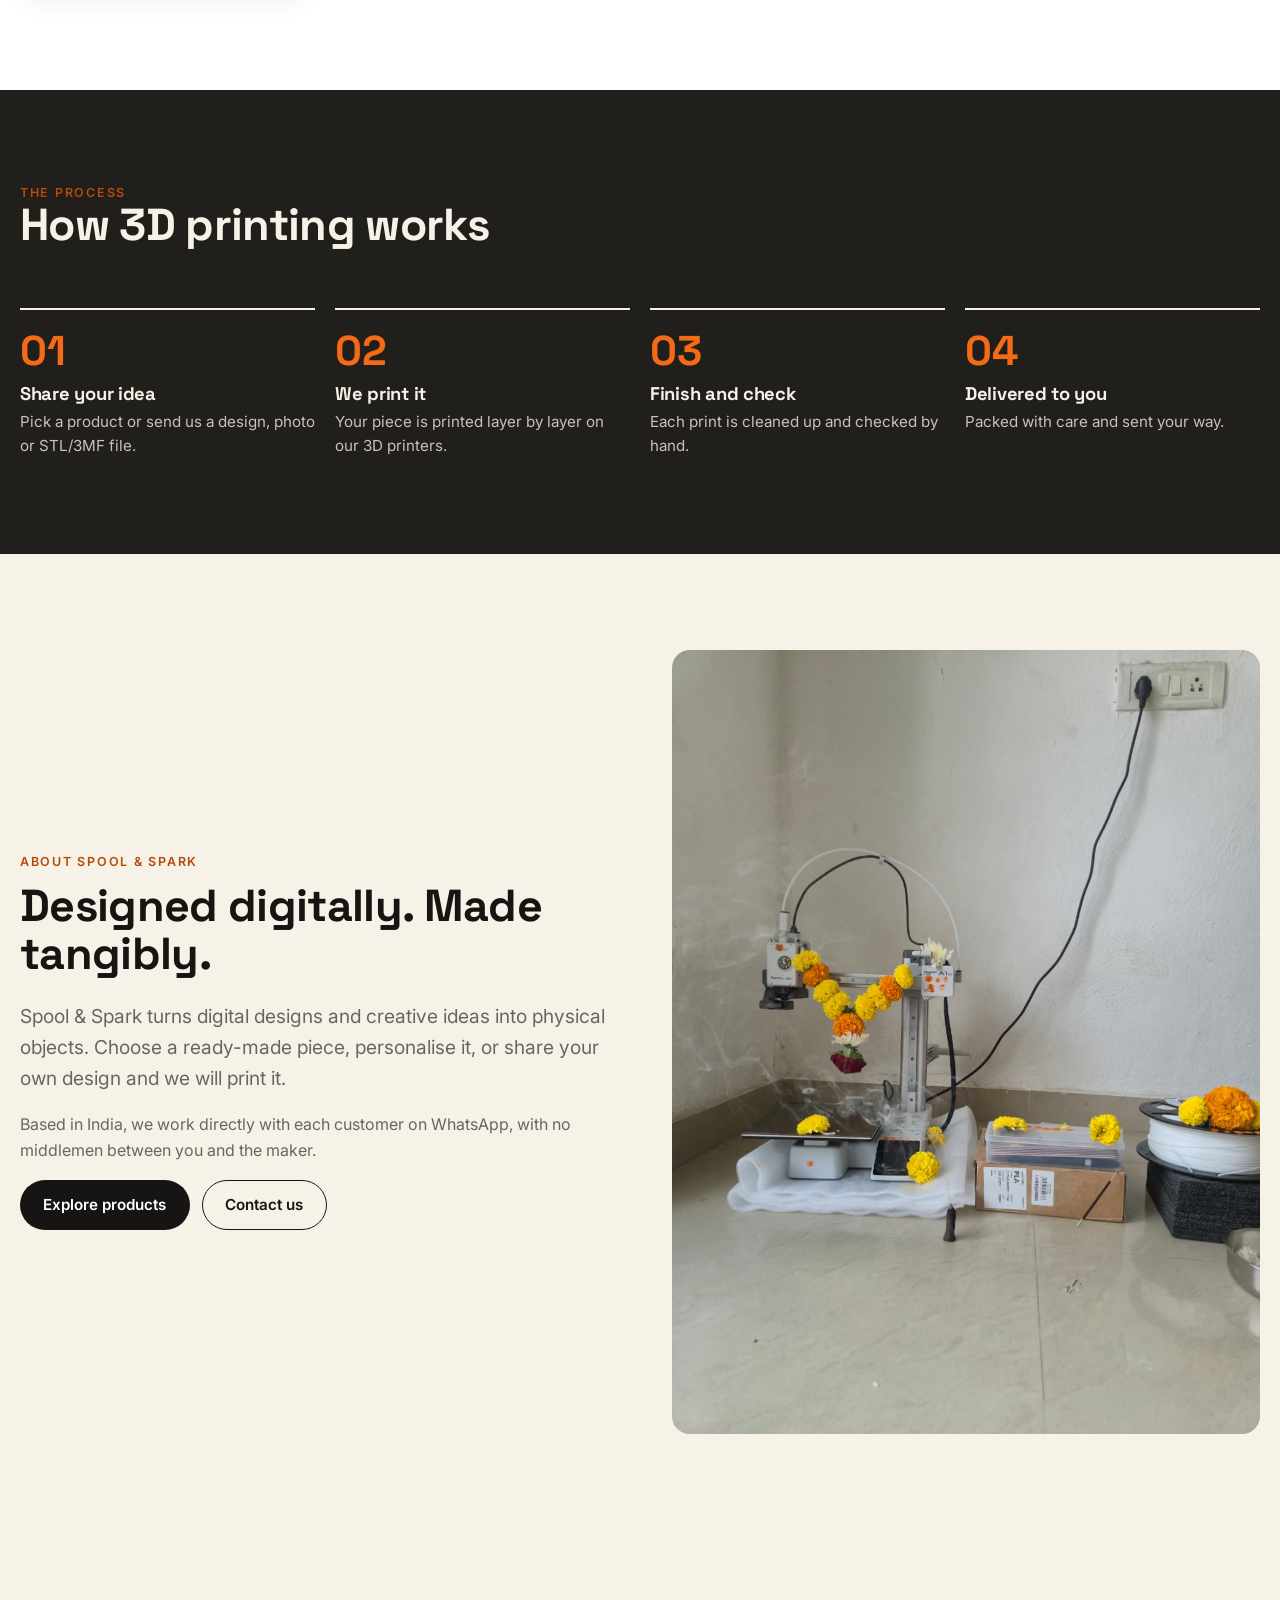
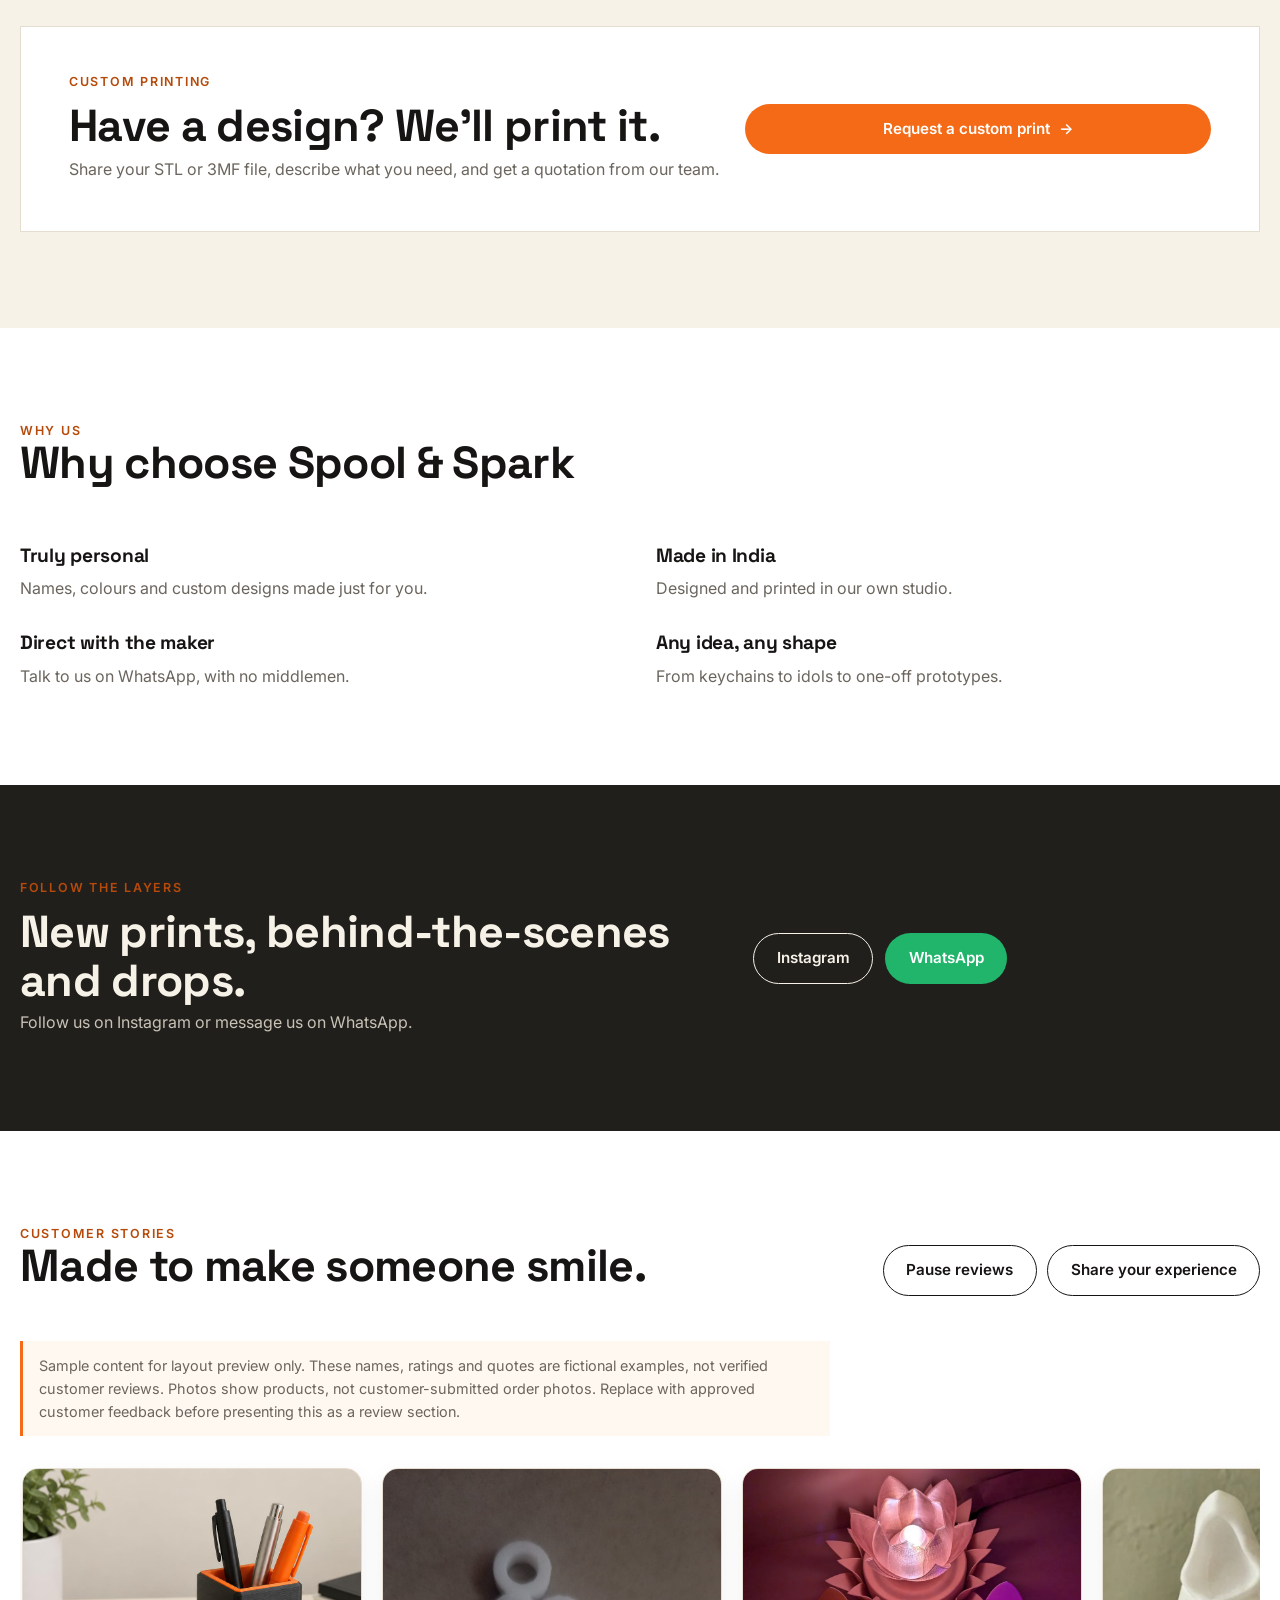
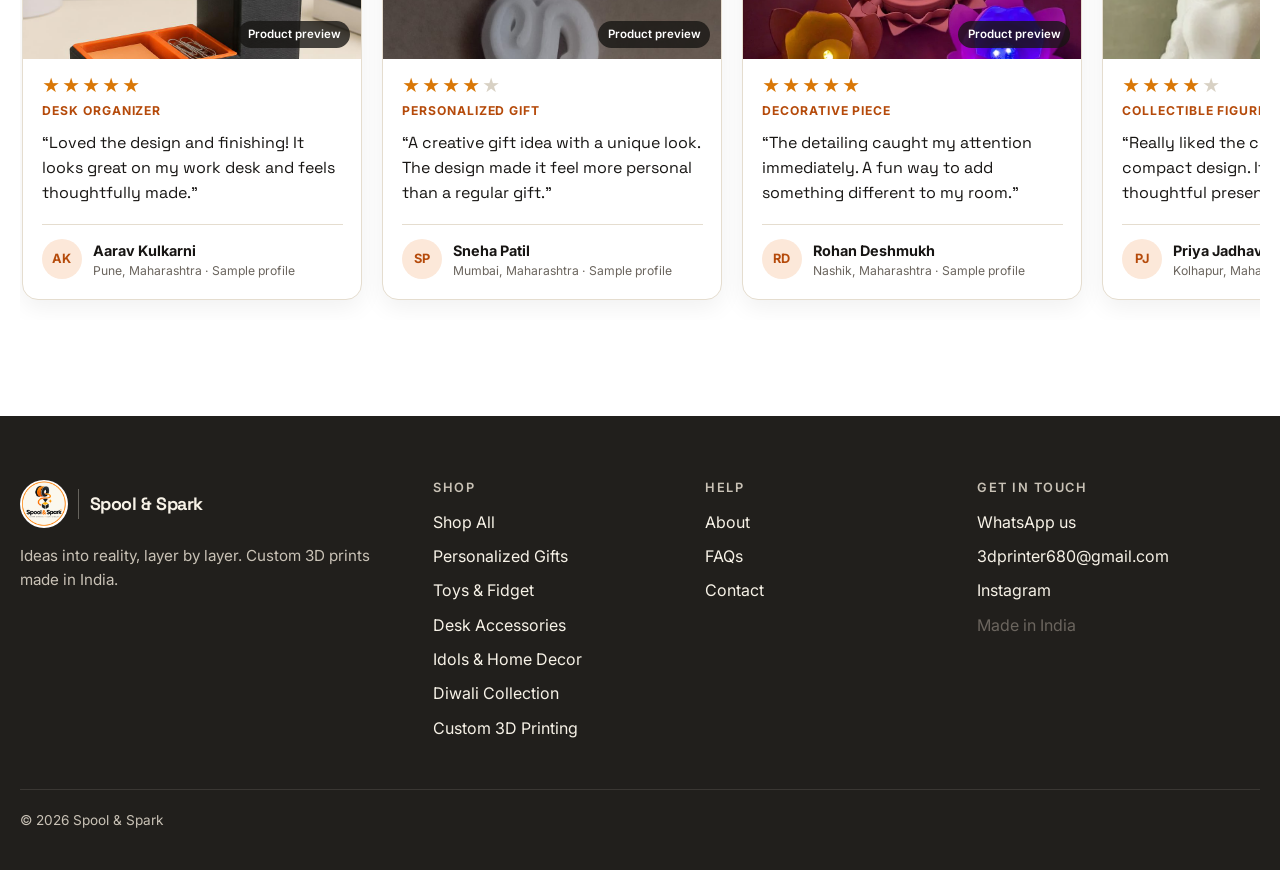
==== commit bf8c5a7b: "Use printer photo in homepage about section Co-authored-by: Copilot <223556219+Copilot@users.noreply" ====
--- a/index.html
+++ b/index.html
@@ -83,7 +83,7 @@
         <p class="muted">Based in India, we work directly with each customer on WhatsApp, with no middlemen between you and the maker.</p>
         <div class="btn-row"><a class="btn btn--dark" href="shop.html">Explore products</a><a class="btn btn--ghost" href="contact.html">Contact us</a></div>
       </div>
-      <div class="photo" data-fallback-parent><img src="assets/images/hero.jpg" alt="A 3D printer creating a bright orange object in the Spool &amp; Spark studio" loading="lazy" width="1600" height="1104"></div>
+      <div class="photo" data-fallback-parent><img src="assets/images/printer.jpeg" alt="A 3D printer decorated with marigold flowers in the Spool &amp; Spark studio" loading="lazy" width="960" height="1280"></div>
     </div>
   </section>
 
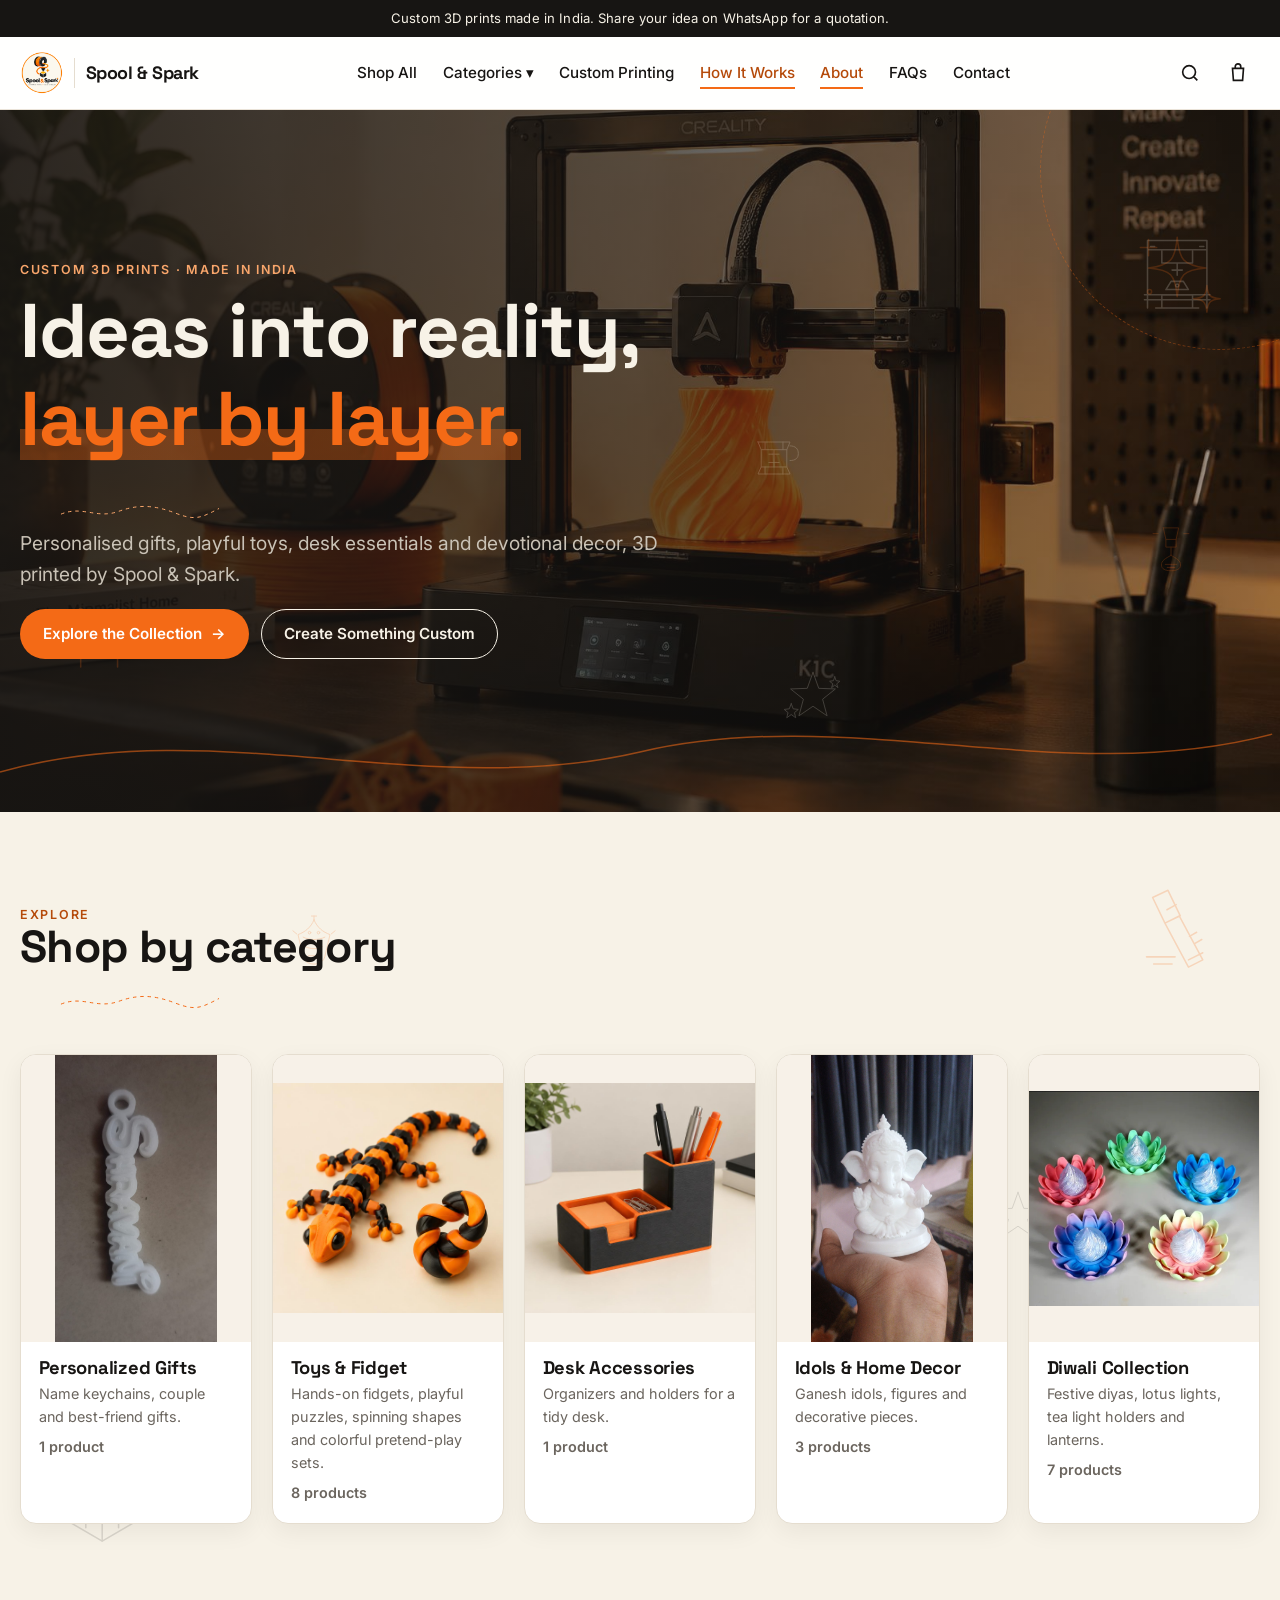
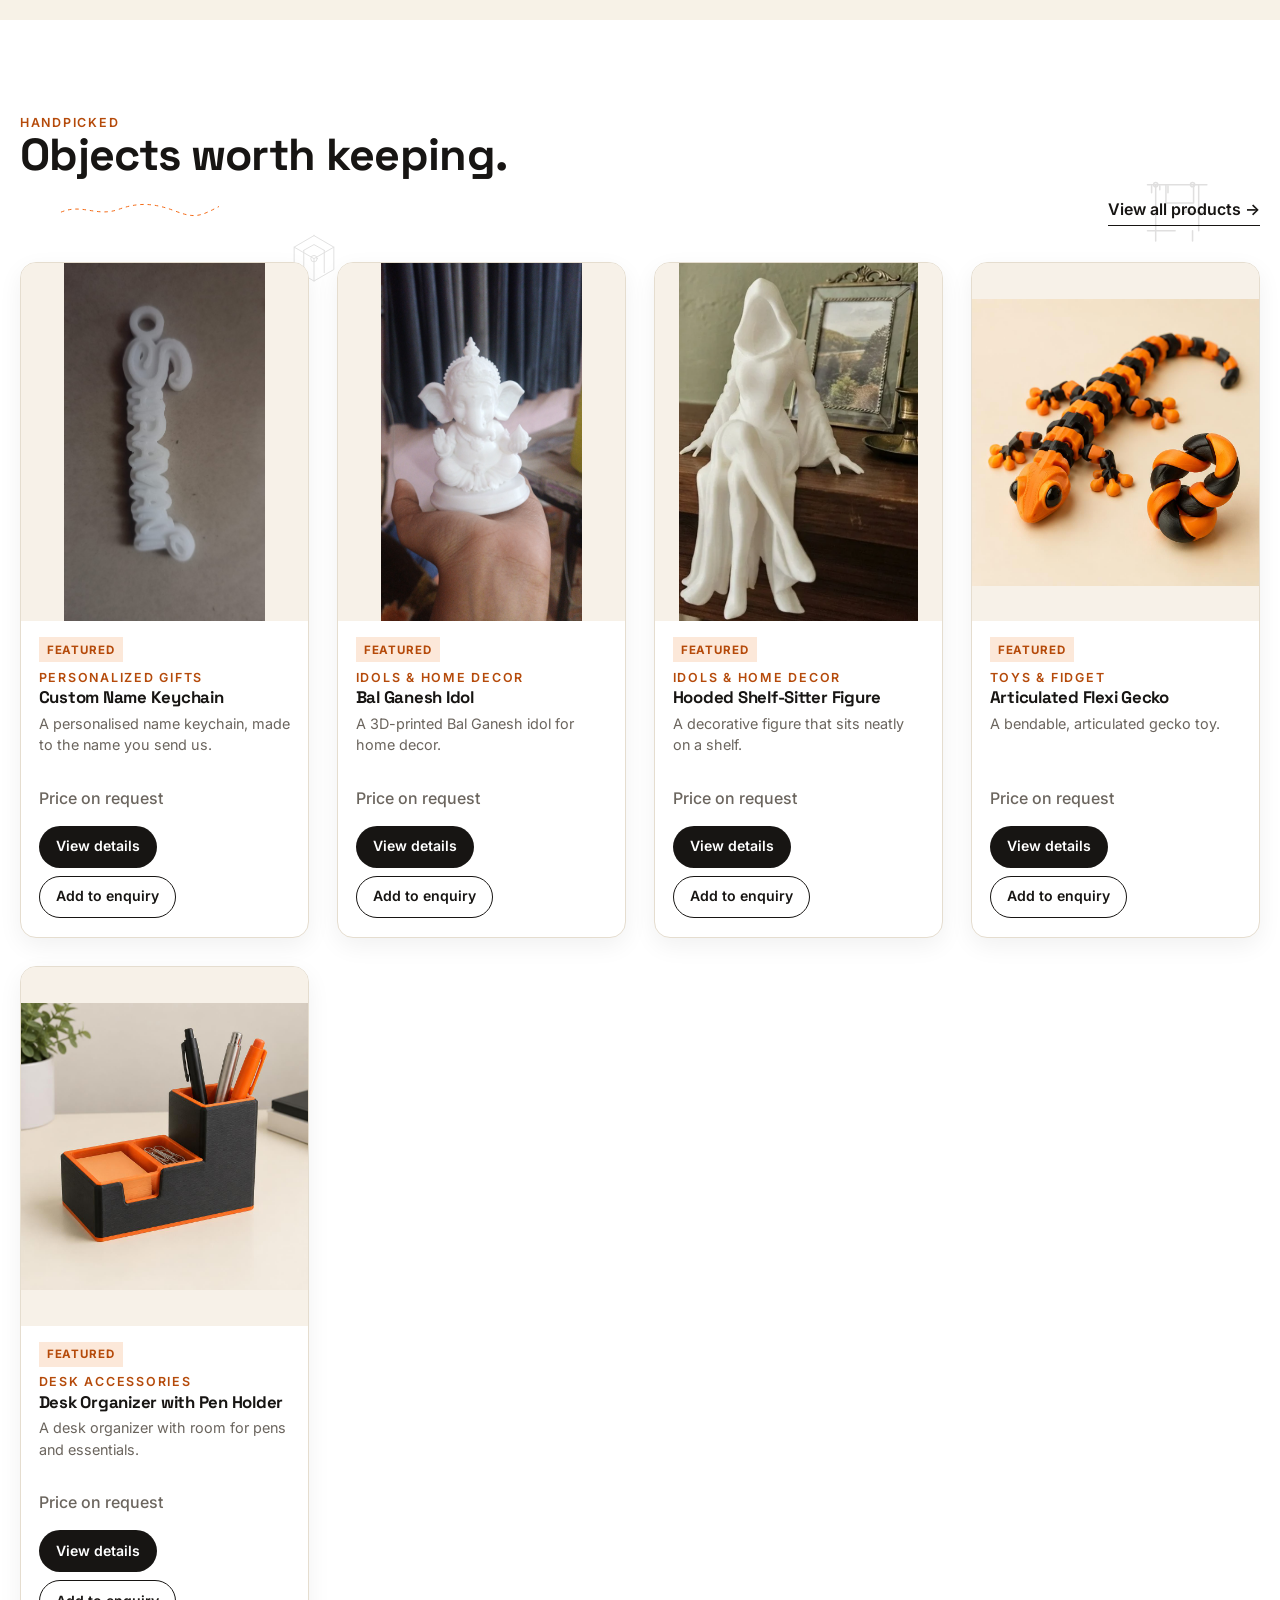
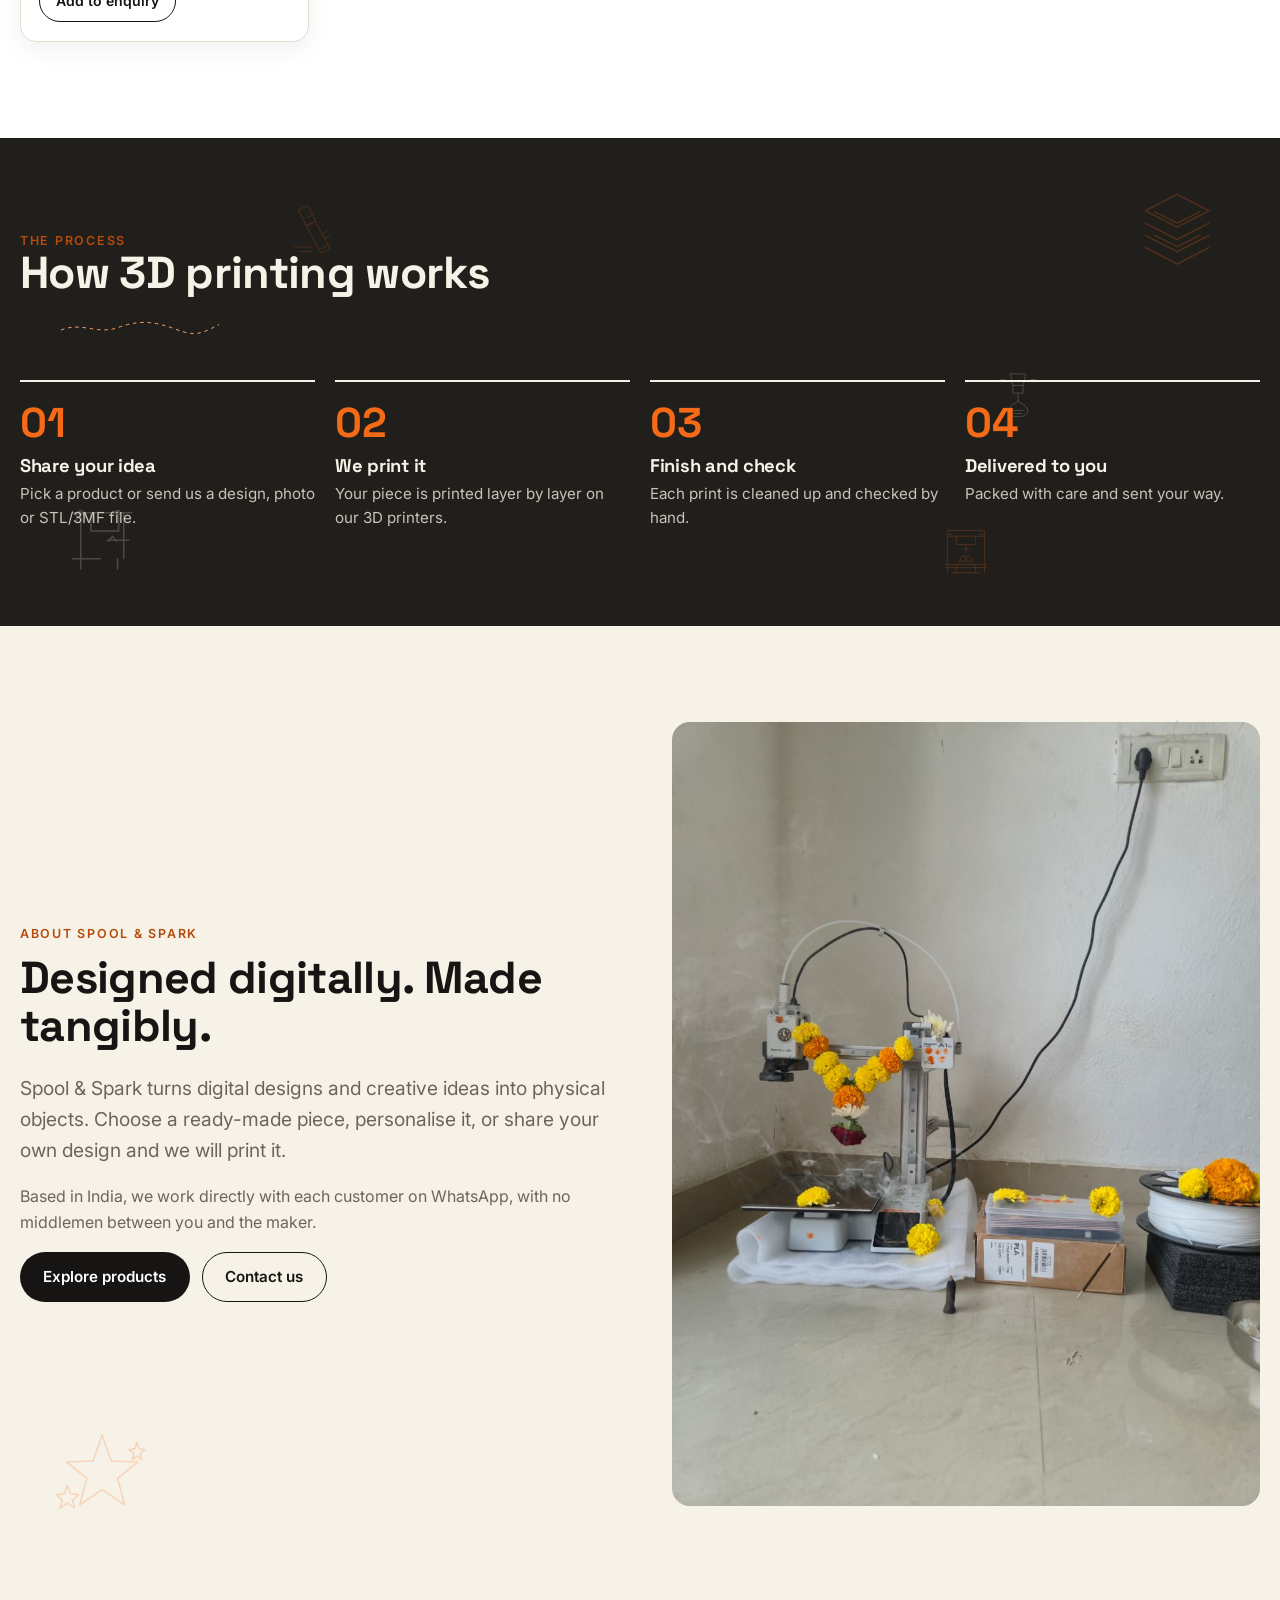
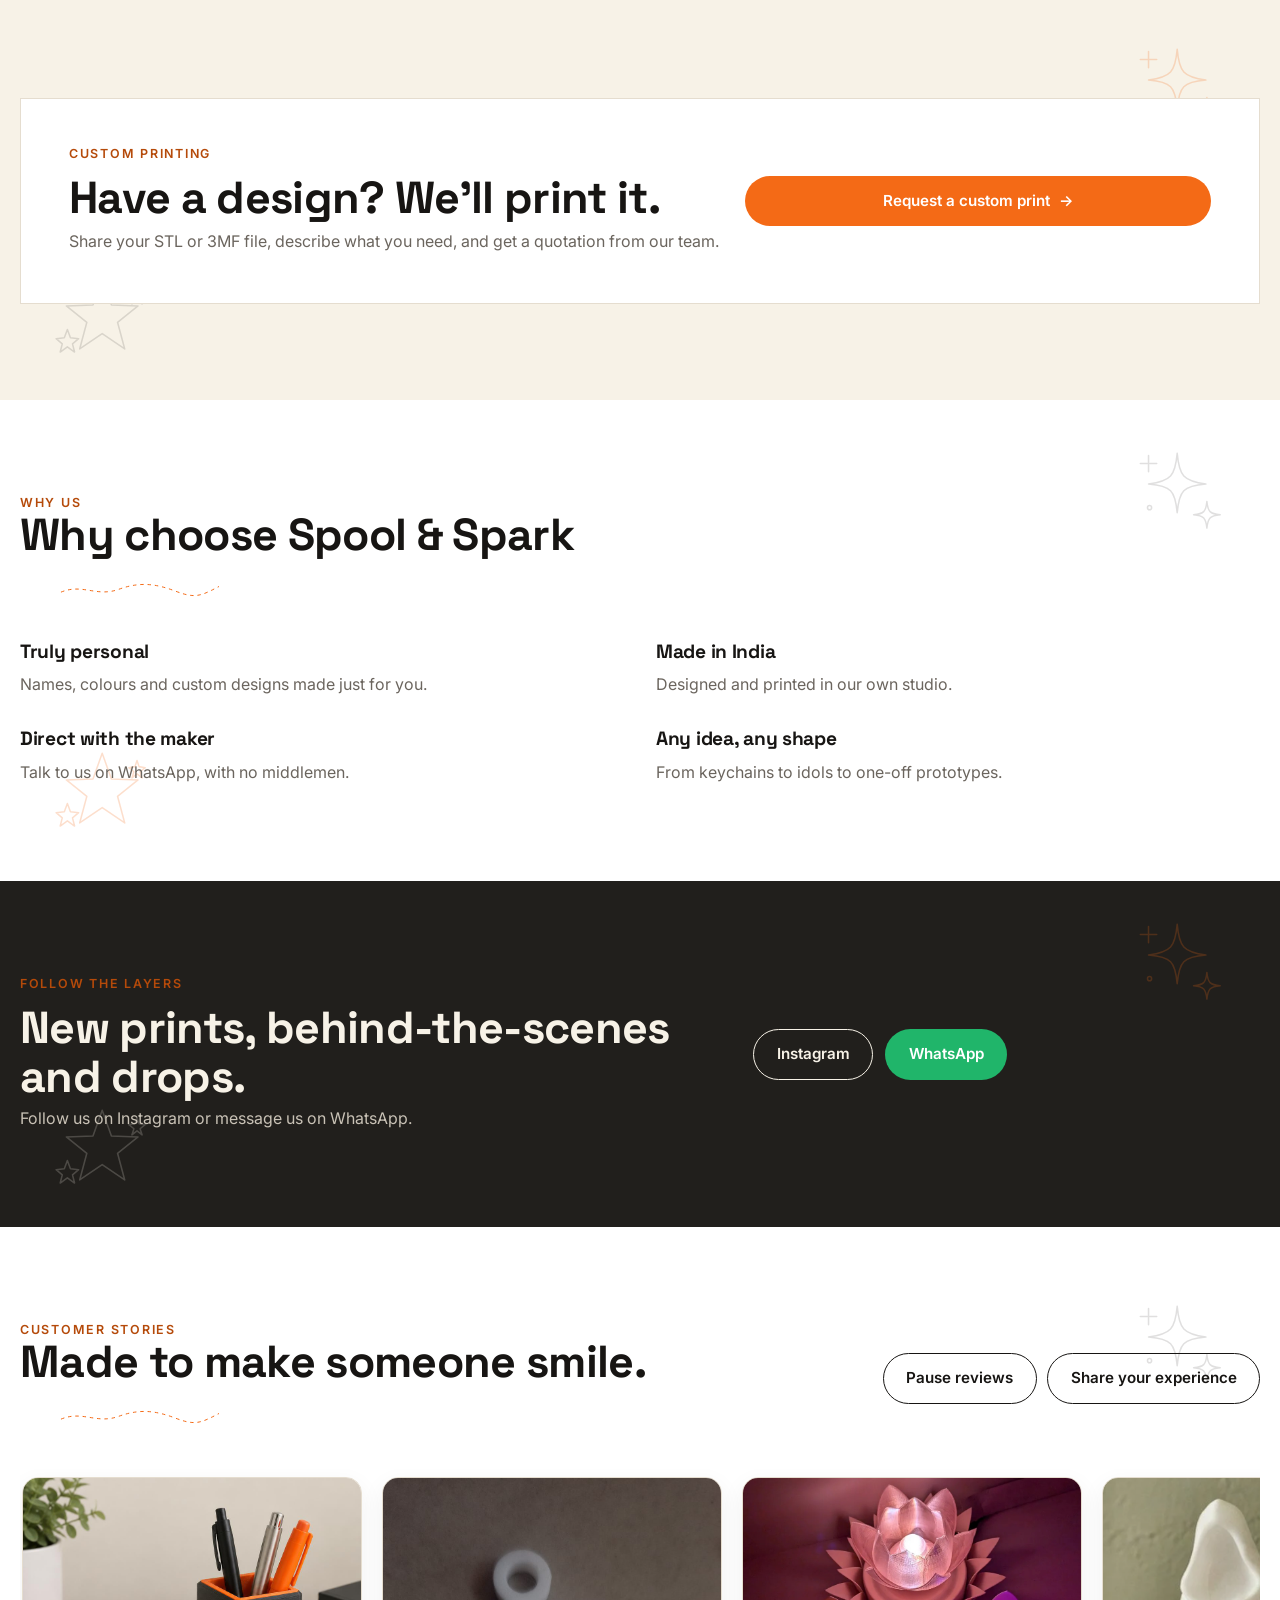
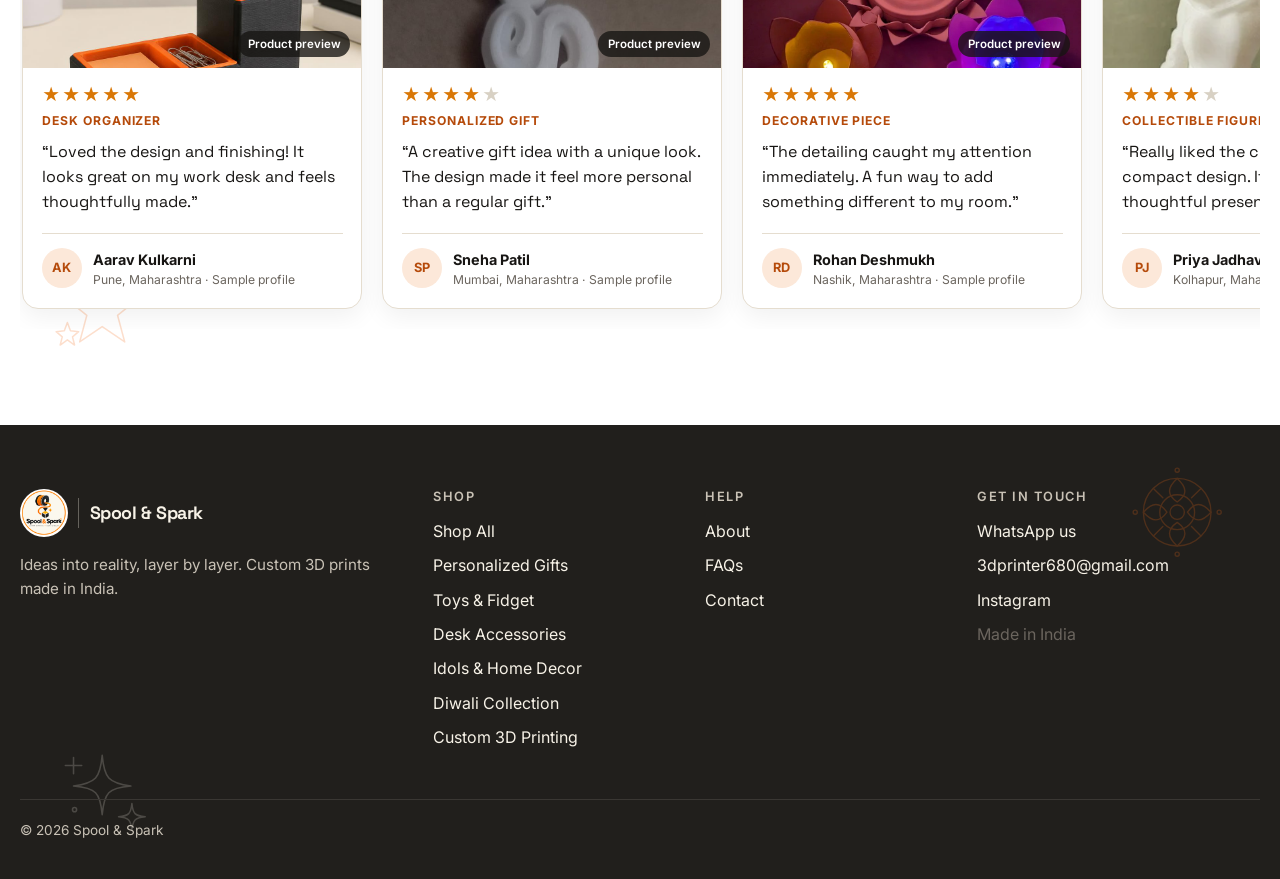
==== commit c285ac8b: "Enhance responsive 3D printing doodles Co-authored-by: Copilot <223556219+Copilot@users.noreply.gith" ====
--- a/index.html
+++ b/index.html
@@ -132,7 +132,6 @@
           <a class="btn btn--ghost" href="#" data-wa-link data-wa-text="Hi Spool &amp; Spark! I'd like to share feedback about my order.">Share your experience</a>
         </div>
       </div>
-      <p class="reviews-disclaimer" role="note">Sample content for layout preview only. These names, ratings and quotes are fictional examples, not verified customer reviews. Photos show products, not customer-submitted order photos. Replace with approved customer feedback before presenting this as a review section.</p>
       <div class="reviews-grid" role="region" aria-label="Sample customer review carousel">
         <article class="review-card">
           <div class="review-photo"><img src="assets/images/desk.jpg" alt="Product preview: black and orange 3D-printed desk organizer" width="1024" height="1024" loading="lazy"><span>Product preview</span></div>
--- a/css/styles.css
+++ b/css/styles.css
@@ -52,8 +52,46 @@
 .section--dark { background: var(--color-dark-surface); color: #F7F2E7; }
 .section--dark .muted { color: var(--color-dark-muted); }
 .section--white { background: var(--color-surface); }
+.diwali-decorated { position: relative; isolation: isolate; }
+.diwali-doodle-layer { position: absolute; z-index: 0; inset: 0; overflow: hidden; pointer-events: none; }
+.diwali-decorated > .container { position: relative; z-index: 1; }
+.diwali-doodle {
+  position: absolute; width: clamp(3.5rem, 8vw, 7rem); height: auto; overflow: visible;
+  color: var(--color-ink); opacity: 0.13; pointer-events: none;
+}
+.diwali-doodle--ink { color: var(--color-ink); }
+.diwali-doodle--warm { color: var(--color-primary); opacity: 0.21; }
+.section--dark .diwali-doodle--ink, .hero .diwali-doodle--ink, .site-footer .diwali-doodle--ink {
+  color: var(--color-background); opacity: 0.2;
+}
+.diwali-doodle--top-right { top: 8%; right: 4%; }
+.diwali-doodle--bottom-left { bottom: 8%; left: 4%; }
+.diwali-doodle--top-left { top: 12%; left: 22%; width: clamp(2.75rem, 5vw, 4.5rem); }
+.diwali-doodle--mid-right { top: 46%; right: 18%; width: clamp(2.75rem, 5vw, 4.5rem); }
+.diwali-doodle--bottom-right { bottom: 9%; right: 22%; width: clamp(2.75rem, 5vw, 4.5rem); }
+.hero .diwali-doodle--top-right { top: 16%; }
+.hero .diwali-doodle--bottom-left { bottom: 18%; }
+.hero .diwali-doodle--top-left { top: 45%; left: 58%; }
+.hero .diwali-doodle--mid-right { top: 58%; right: 6%; }
+.hero .diwali-doodle--bottom-right { bottom: 12%; right: 34%; }
+.diwali-doodle--draw use {
+  stroke-dasharray: 1000;
+  stroke-dashoffset: 1000;
+  animation: doodle-draw 2.8s ease-out 0.35s forwards;
+}
 .section-head { display: flex; flex-wrap: wrap; align-items: end; justify-content: space-between; gap: 1rem; margin-bottom: 2.25rem; }
 .section-head p { margin: 0; }
+.filament-thread {
+  display: block; width: clamp(8rem, 24vw, 15rem); height: 1rem; margin: 0.3rem 0 0.5rem;
+  overflow: visible; color: var(--color-primary); pointer-events: none;
+}
+.filament-thread path {
+  fill: none; stroke: currentColor; stroke-width: 1.5; stroke-linecap: round;
+  stroke-dasharray: 4 7; animation: filament-flow 7s linear infinite;
+}
+.section--dark .filament-thread { color: #F9A66B; }
+.hero .filament-thread { color: #F9A66B; }
+.collection-heading .filament-thread { margin-top: -0.4rem; margin-bottom: 0.8rem; }
 .link-arrow { font-weight: 600; text-decoration: none; border-bottom: 1.5px solid currentColor; padding-bottom: 2px; }
 .link-arrow:hover { color: var(--color-primary-text); }
 .link-btn { background: none; border: 0; padding: 0; color: var(--color-primary-text); text-decoration: underline; cursor: pointer; font-weight: 600; }
@@ -303,6 +341,39 @@
 .review-author strong { font-size: 0.9rem; }
 .review-author > div > span { color: var(--color-muted); font-size: 0.76rem; line-height: 1.35; }
 @media (max-width: 560px) {
+  .container { width: min(100% - 2rem, 1280px); }
+  .section { padding-block: clamp(3rem, 11vw, 4rem); }
+  .section-head { gap: 0.65rem; margin-bottom: 1.5rem; }
+  .section-head h2 { max-width: 17ch; }
+  .diwali-doodle { width: clamp(2.5rem, 13vw, 3.5rem); opacity: 0.11; }
+  .diwali-doodle--warm { opacity: 0.16; }
+  .diwali-doodle--top-left, .diwali-doodle--mid-right, .diwali-doodle--bottom-right { display: none; }
+  .hero .diwali-doodle--top-right { top: 4%; right: 5%; }
+  .hero .diwali-doodle--bottom-left { bottom: 8%; left: 5%; }
+  .filament-thread { width: clamp(7rem, 40vw, 11rem); height: 0.8rem; margin-top: 0.2rem; }
+  .section--dark .diwali-doodle--ink, .hero .diwali-doodle--ink, .site-footer .diwali-doodle--ink { opacity: 0.15; }
+  .hero--video .hero-grid { min-height: max(540px, 76svh); padding-block: clamp(3.5rem, 12vw, 5rem); }
+  .hero--video .hero-copy { max-width: 100%; }
+  .hero--video .hero-copy .lead { max-width: 34ch; }
+  .hero .btn-row { gap: 0.6rem; }
+  .hero .btn-row .btn { width: 100%; }
+  .cat-grid, .product-grid { gap: 0.85rem; }
+  .cat-grid { grid-template-columns: repeat(2, minmax(0, 1fr)); }
+  .cat-media { aspect-ratio: 1 / 1; }
+  .cat-body, .card-body { padding: 0.85rem; }
+  .cat-body h3 { font-size: 1rem; }
+  .cat-body p, .card-description { font-size: 0.84rem; }
+  .steps { gap: 1.75rem; }
+  .step { padding-top: 0.9rem; }
+  .step-num { font-size: 2rem; }
+  .reviews-grid { margin-inline: -0.5rem; padding-inline: 0.5rem; }
+  .review-card { flex-basis: min(82vw, 310px); }
+  .reviews-disclaimer { font-size: 0.82rem; padding: 0.7rem 0.8rem; }
+  .collection-heading { padding-bottom: 1.75rem; }
+  .collection-products { padding-top: 1.5rem; }
+  .pdp { gap: 1.5rem; }
+  .pdp-info h1 { font-size: clamp(1.9rem, 8vw, 2.5rem); }
+  .pdp-actions .btn { min-height: 48px; }
   .reviews-heading { align-items: flex-start; }
   .reviews-controls { width: 100%; justify-content: stretch; }
   .reviews-controls .btn { flex: 1 1 130px; }
@@ -438,7 +509,17 @@
 @keyframes drawLine { to { stroke-dashoffset: 0; } }
 @keyframes scaleIn { from { opacity: 0; transform: scale(1.03); } to { opacity: 1; transform: none; } }
 @keyframes floaty { 0%, 100% { transform: translateY(0); } 50% { transform: translateY(-10px); } }
+@keyframes doodle-draw { to { stroke-dashoffset: 0; } }
+@keyframes doodle-drift { 0%, 100% { translate: 0 0; } 50% { translate: 0 -7px; } }
+@keyframes doodle-turn { to { rotate: 360deg; } }
+@keyframes filament-flow { to { stroke-dashoffset: -110; } }
 @keyframes reviews-marquee { to { transform: translateX(-50%); } }
+
+.diwali-doodle--top-right { animation: doodle-drift 12s ease-in-out infinite; }
+.diwali-doodle--bottom-left { animation: doodle-turn 40s linear infinite; }
+.diwali-doodle--top-left { animation: doodle-drift 16s ease-in-out -5s infinite; }
+.diwali-doodle--mid-right { animation: doodle-drift 18s ease-in-out -7s infinite; }
+.diwali-doodle--bottom-right { animation: doodle-turn 54s linear infinite; }
 
 .hero .line span { animation: lineUp 0.9s cubic-bezier(0.2, 0.7, 0.2, 1) both; }
 .hero .line:nth-child(2) span { animation-delay: 0.12s; }
@@ -459,4 +540,8 @@
   .js [data-reveal] { opacity: 1; transform: none; }
   .hero .filament path { stroke-dashoffset: 0; }
   .hero--video .hero-video { display: none; }
-}
+  .filament-thread path { animation: none; stroke-dasharray: none; }
+  .diwali-doodle--top-right, .diwali-doodle--bottom-left, .diwali-doodle--top-left,
+  .diwali-doodle--mid-right, .diwali-doodle--bottom-right,
+  .diwali-doodle--draw use { animation: none; stroke-dashoffset: 0; }
+}
